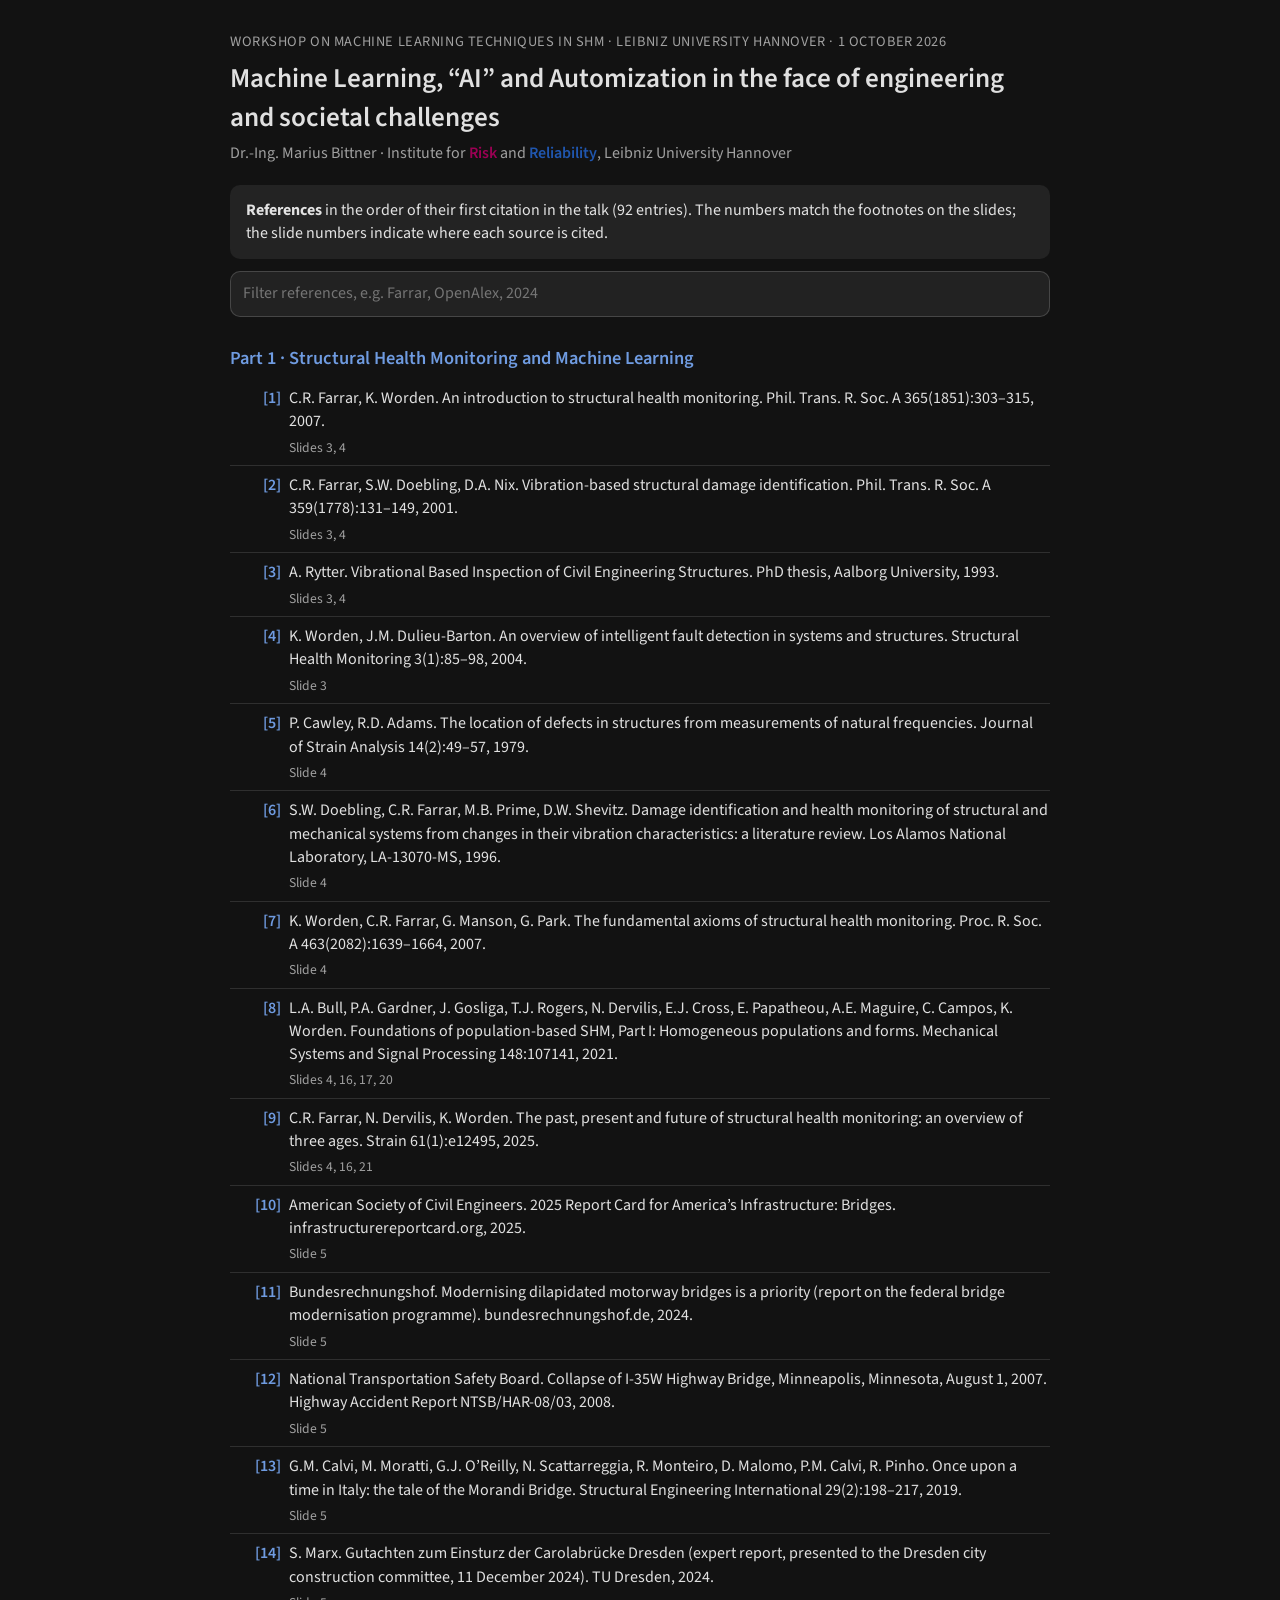
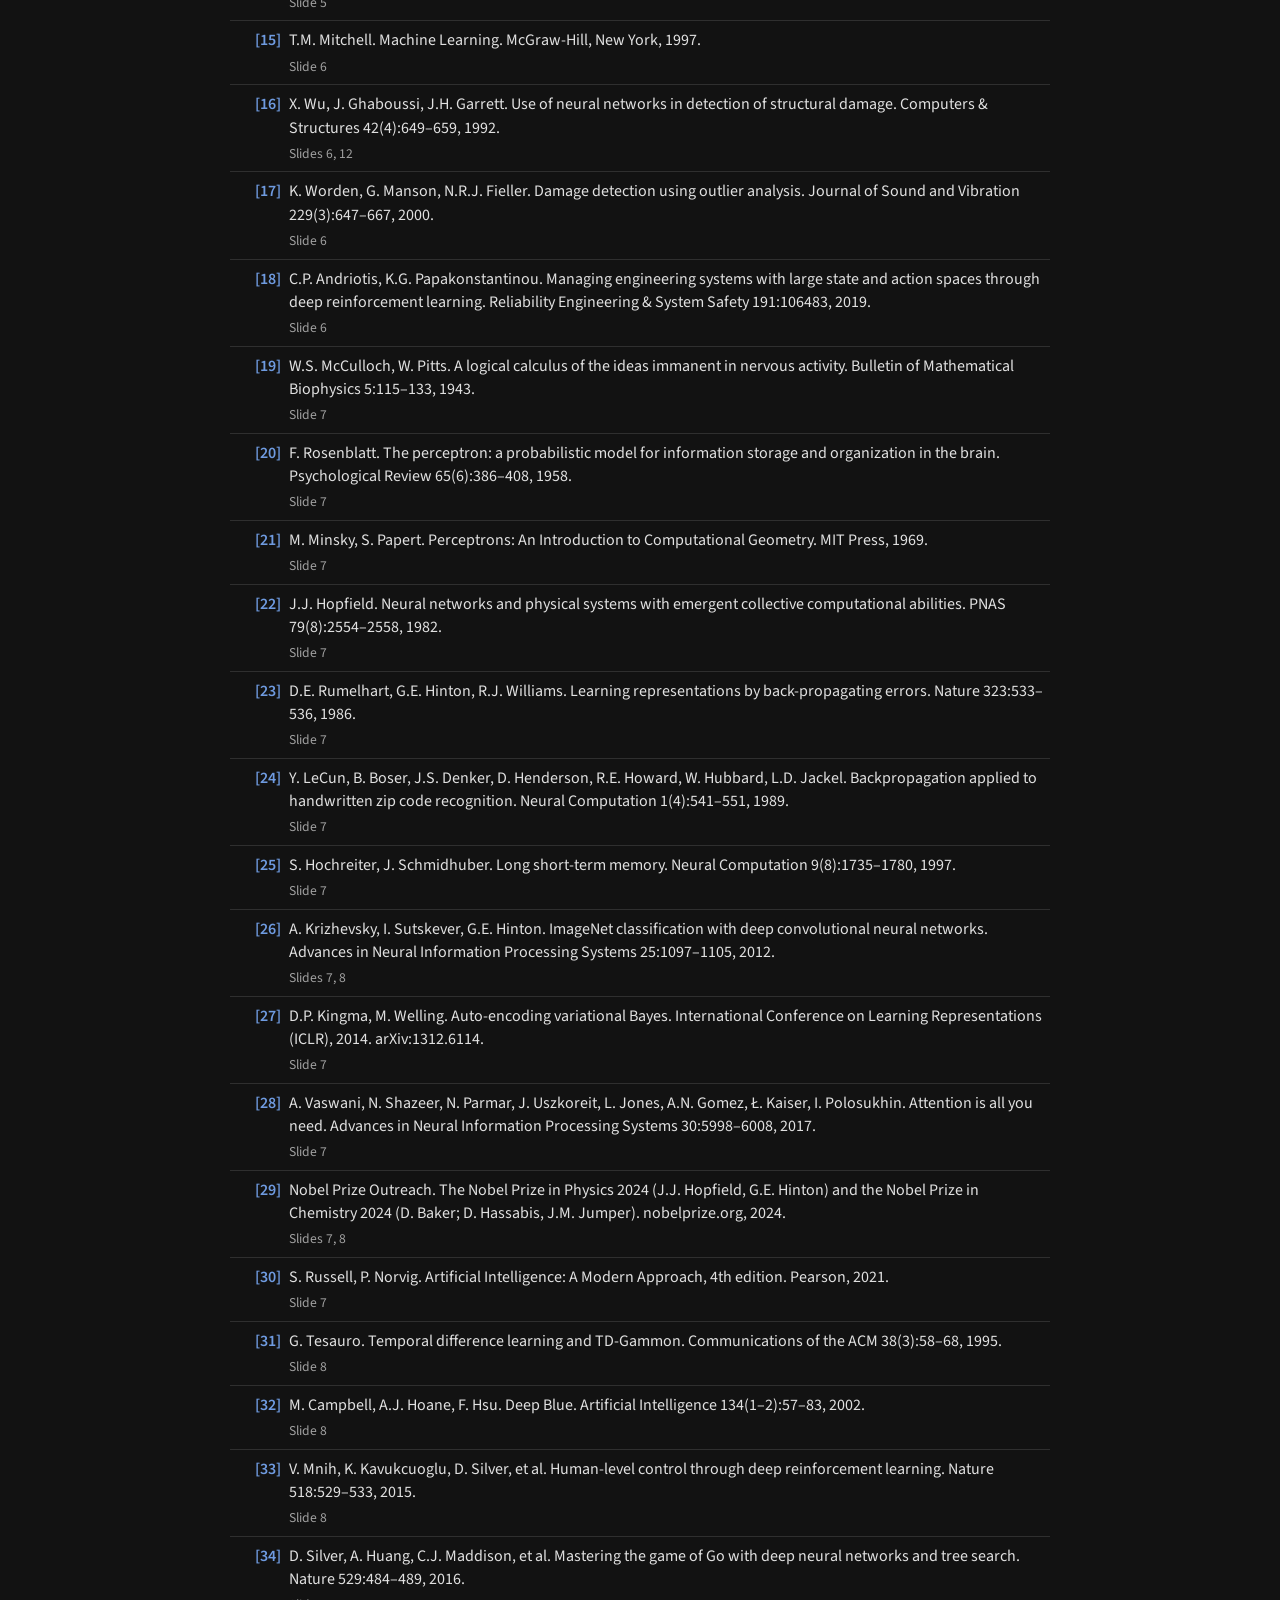
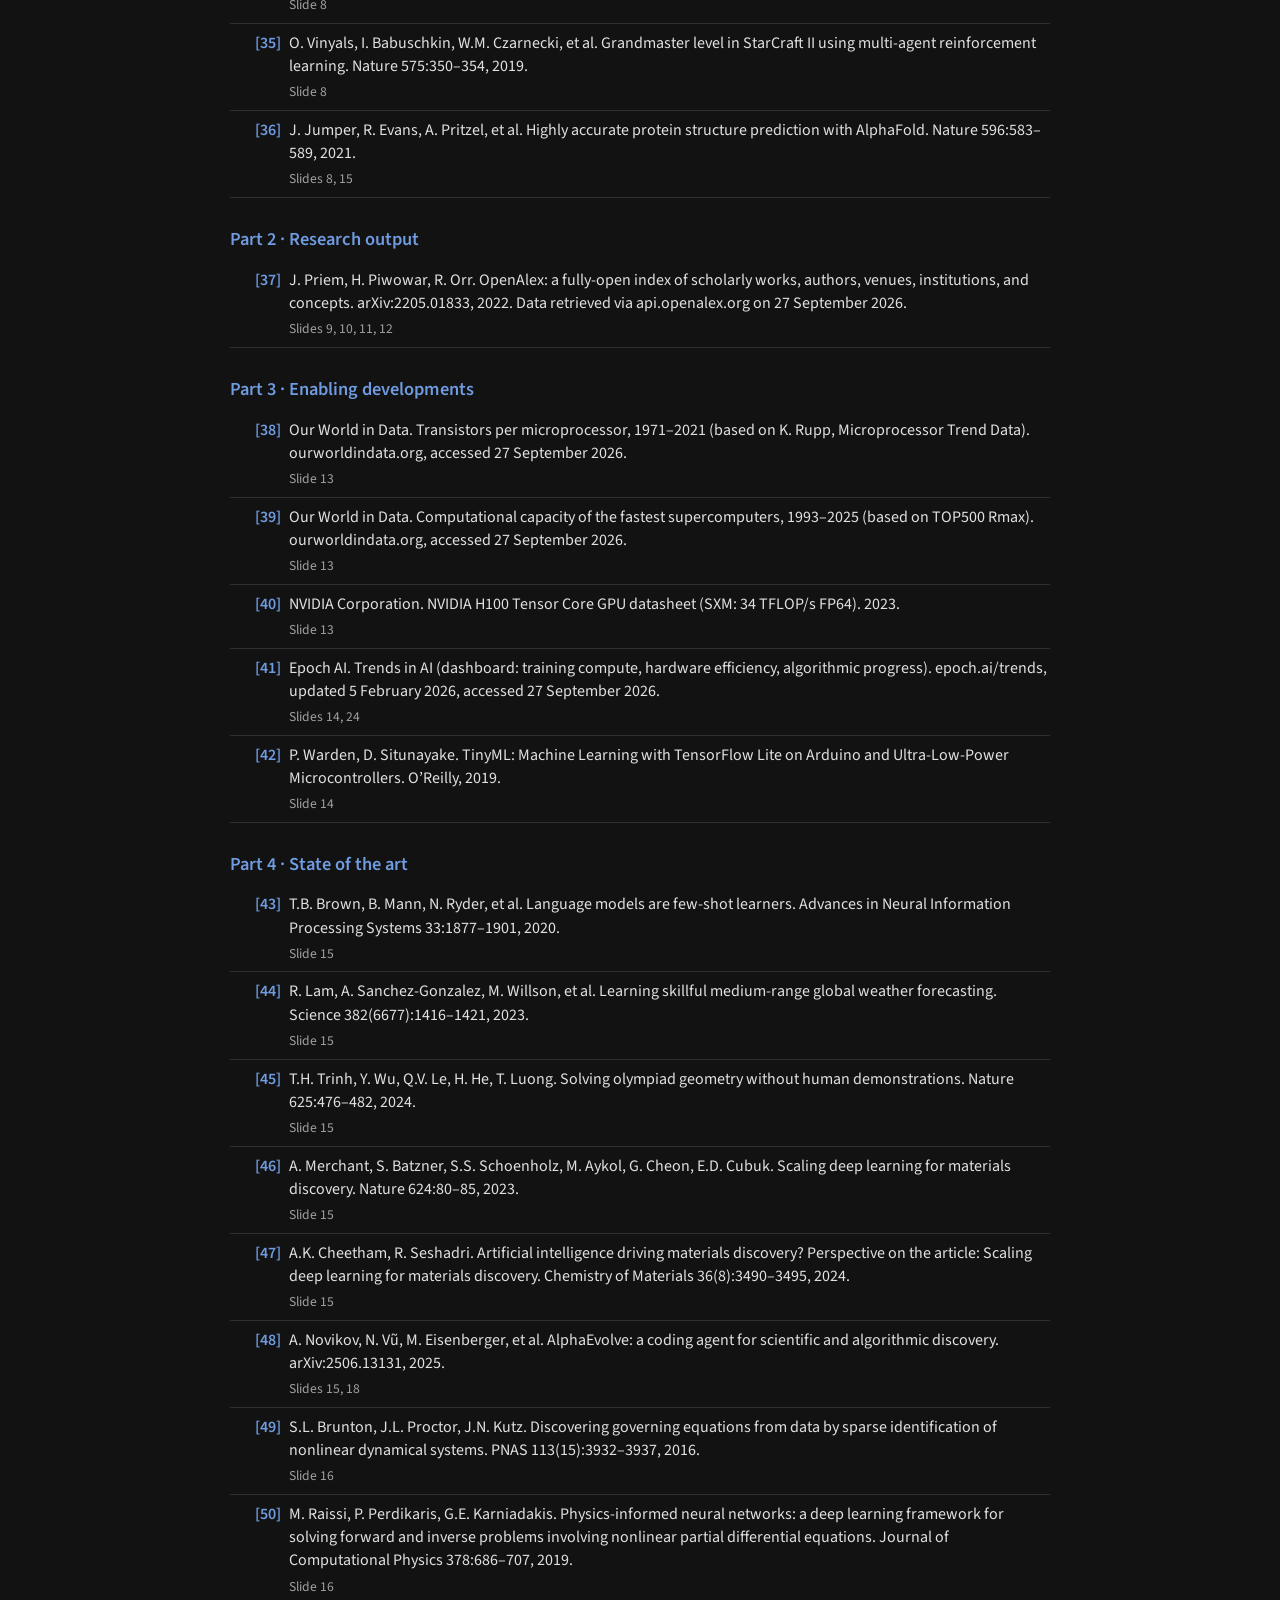
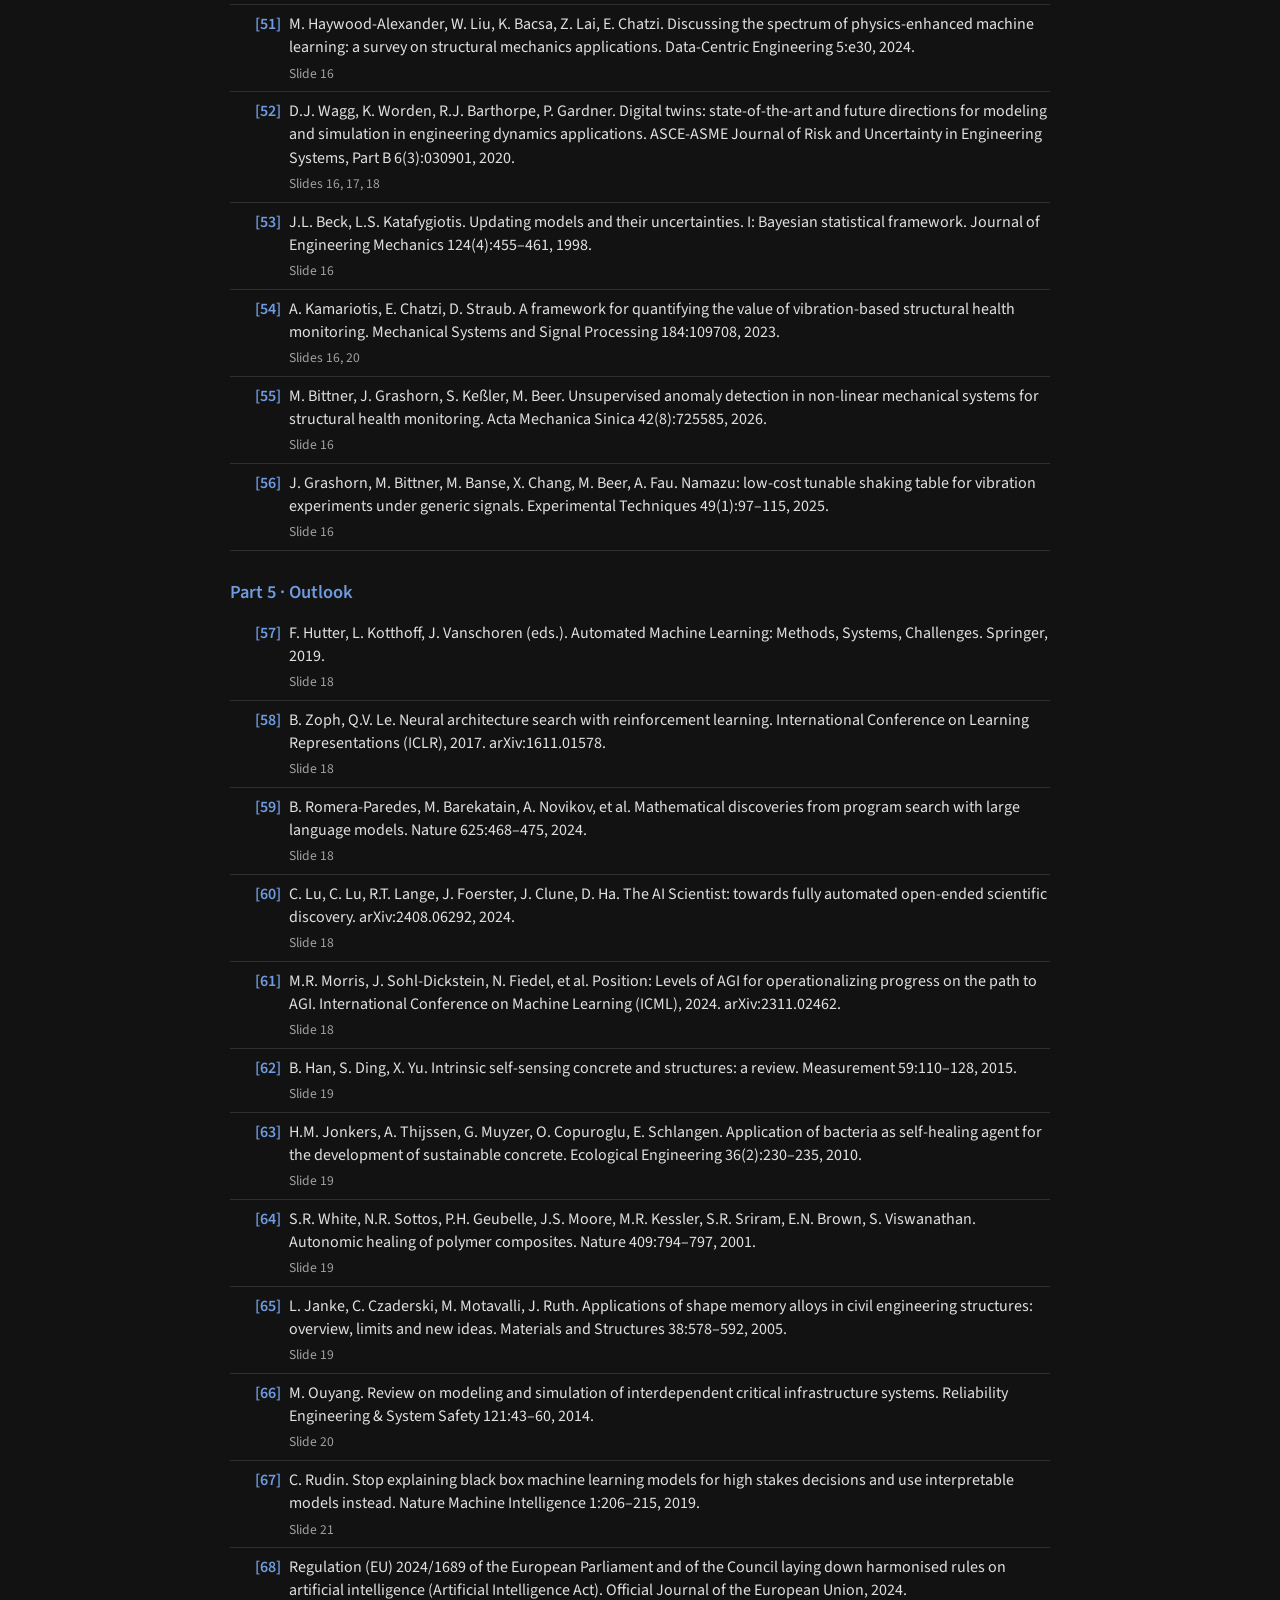
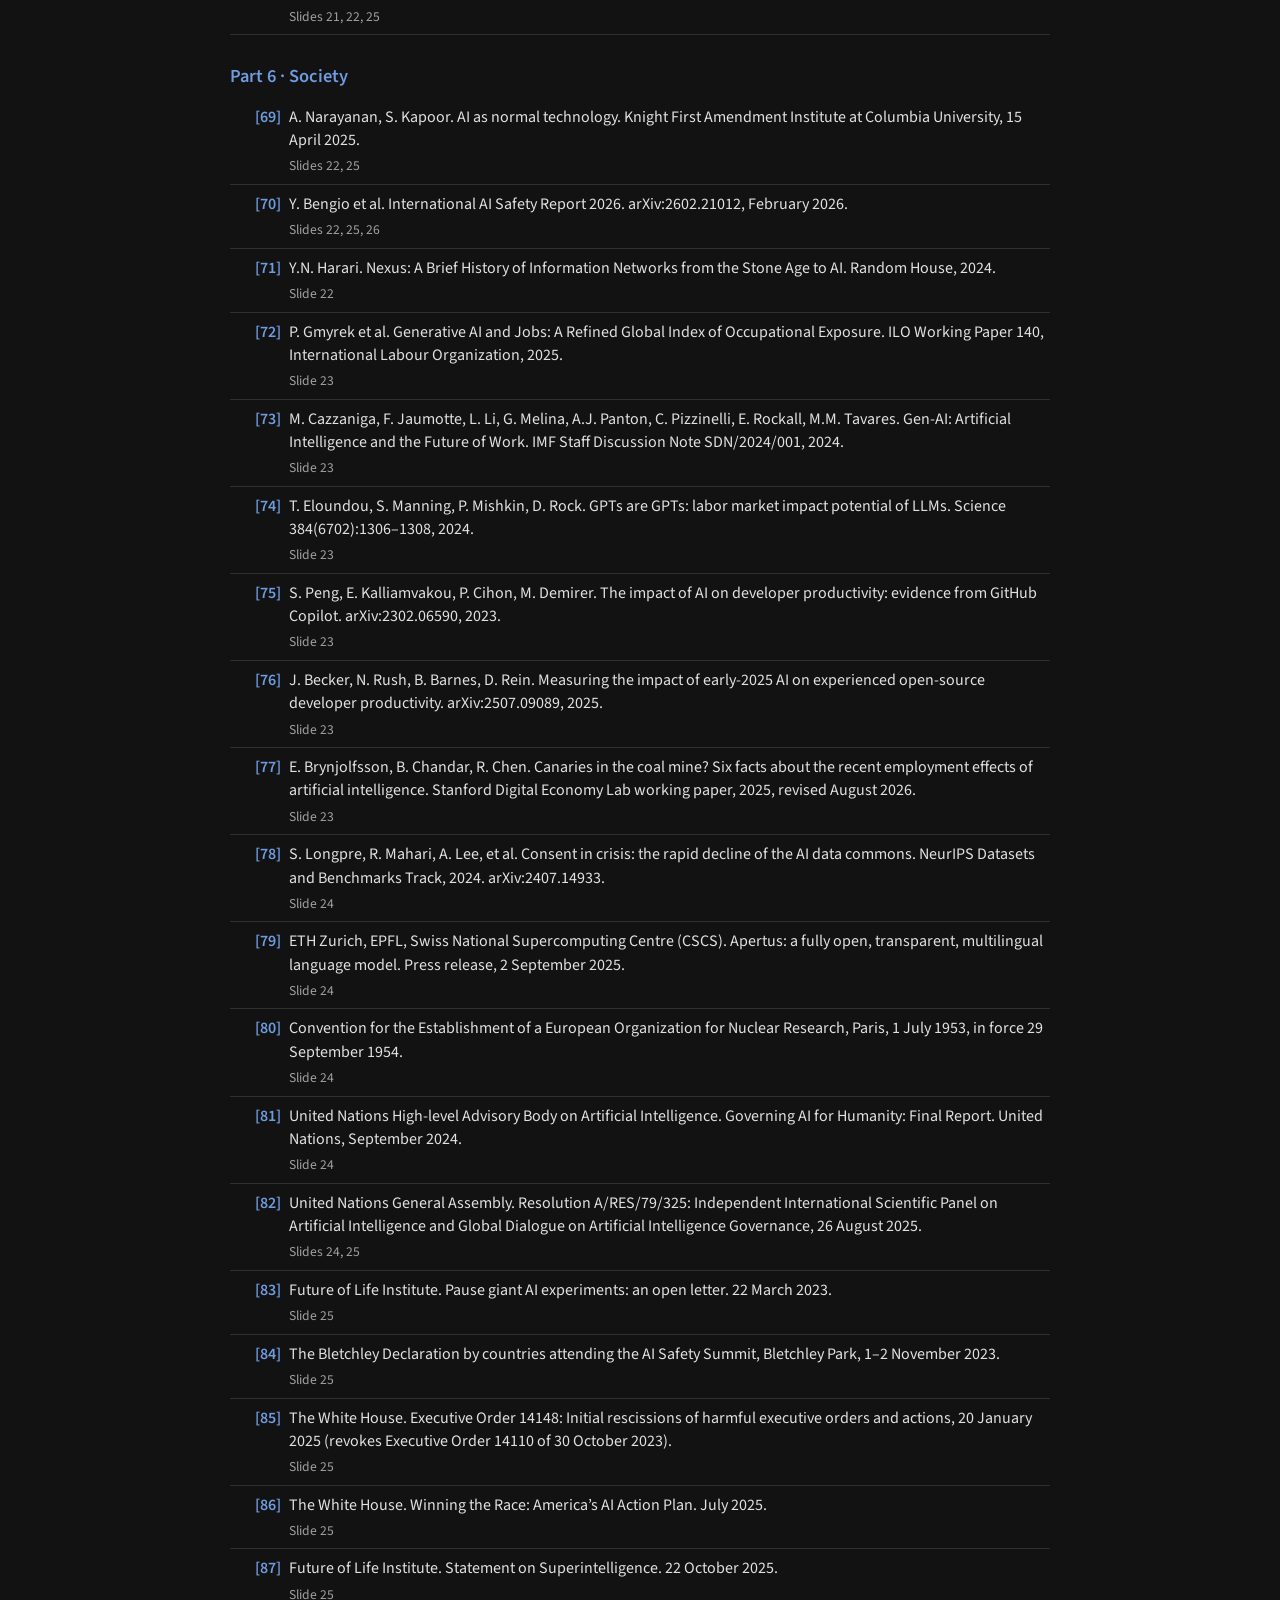
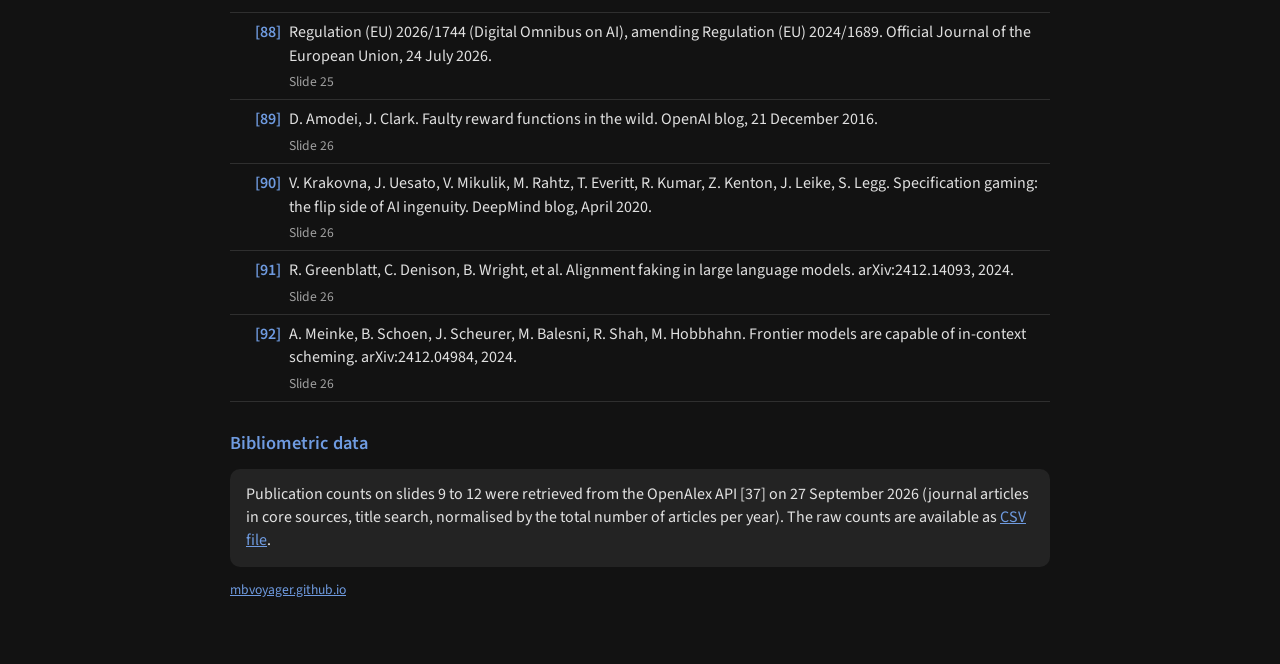
==== shm26/index.html @ 819c799f "Add unlisted reference page for the SHM workshop keynote Adds /shm26/, an unlisted page (not linked " ====
<!DOCTYPE html>
<html lang="en">
  <head>
    <meta charset="UTF-8" />
    <meta name="viewport" content="width=device-width, initial-scale=1.0" />
    <meta name="robots" content="noindex, nofollow" />
    <title>References: Machine Learning, “AI” and Automization (SHM workshop 2026)</title>
    <link rel="icon" href="https://avatars.githubusercontent.com/u/53342844" type="image/x-icon" />
    <link rel="stylesheet" href="talk.css" />
  </head>

  <body>
    <main>
      <p class="eyebrow">Workshop on Machine Learning Techniques in SHM · Leibniz University Hannover · 1 October 2026</p>
      <h1>Machine Learning, “AI” and Automization in the face of engineering and societal challenges</h1>
      <p class="meta">
        Dr.-Ing. Marius Bittner · Institute for <span class="risk">Risk</span> and <span class="reliability">Reliability</span>,
        Leibniz University Hannover
      </p>

      <div class="card">
        <strong>References</strong> in the order of their first citation in the talk (92 entries).
        The numbers match the footnotes on the slides; the slide numbers indicate where each source is cited.
      </div>

      <input class="search" id="search" type="search" placeholder="Filter references, e.g. Farrar, OpenAlex, 2024" aria-label="Filter references" />
      <p class="small" id="count"></p>

      <h2 class="part">Part 1 · Structural Health Monitoring and Machine Learning</h2>
      <ol class="refs">
        <li id="ref-1"><span class="num">[1]</span><span class="text">C.R. Farrar, K. Worden. An introduction to structural health monitoring. Phil. Trans. R. Soc. A 365(1851):303–315, 2007.</span><span class="slides">Slides 3, 4</span></li>
        <li id="ref-2"><span class="num">[2]</span><span class="text">C.R. Farrar, S.W. Doebling, D.A. Nix. Vibration-based structural damage identification. Phil. Trans. R. Soc. A 359(1778):131–149, 2001.</span><span class="slides">Slides 3, 4</span></li>
        <li id="ref-3"><span class="num">[3]</span><span class="text">A. Rytter. Vibrational Based Inspection of Civil Engineering Structures. PhD thesis, Aalborg University, 1993.</span><span class="slides">Slides 3, 4</span></li>
        <li id="ref-4"><span class="num">[4]</span><span class="text">K. Worden, J.M. Dulieu-Barton. An overview of intelligent fault detection in systems and structures. Structural Health Monitoring 3(1):85–98, 2004.</span><span class="slides">Slide 3</span></li>
        <li id="ref-5"><span class="num">[5]</span><span class="text">P. Cawley, R.D. Adams. The location of defects in structures from measurements of natural frequencies. Journal of Strain Analysis 14(2):49–57, 1979.</span><span class="slides">Slide 4</span></li>
        <li id="ref-6"><span class="num">[6]</span><span class="text">S.W. Doebling, C.R. Farrar, M.B. Prime, D.W. Shevitz. Damage identification and health monitoring of structural and mechanical systems from changes in their vibration characteristics: a literature review. Los Alamos National Laboratory, LA-13070-MS, 1996.</span><span class="slides">Slide 4</span></li>
        <li id="ref-7"><span class="num">[7]</span><span class="text">K. Worden, C.R. Farrar, G. Manson, G. Park. The fundamental axioms of structural health monitoring. Proc. R. Soc. A 463(2082):1639–1664, 2007.</span><span class="slides">Slide 4</span></li>
        <li id="ref-8"><span class="num">[8]</span><span class="text">L.A. Bull, P.A. Gardner, J. Gosliga, T.J. Rogers, N. Dervilis, E.J. Cross, E. Papatheou, A.E. Maguire, C. Campos, K. Worden. Foundations of population-based SHM, Part I: Homogeneous populations and forms. Mechanical Systems and Signal Processing 148:107141, 2021.</span><span class="slides">Slides 4, 16, 17, 20</span></li>
        <li id="ref-9"><span class="num">[9]</span><span class="text">C.R. Farrar, N. Dervilis, K. Worden. The past, present and future of structural health monitoring: an overview of three ages. Strain 61(1):e12495, 2025.</span><span class="slides">Slides 4, 16, 21</span></li>
        <li id="ref-10"><span class="num">[10]</span><span class="text">American Society of Civil Engineers. 2025 Report Card for America’s Infrastructure: Bridges. infrastructurereportcard.org, 2025.</span><span class="slides">Slide 5</span></li>
        <li id="ref-11"><span class="num">[11]</span><span class="text">Bundesrechnungshof. Modernising dilapidated motorway bridges is a priority (report on the federal bridge modernisation programme). bundesrechnungshof.de, 2024.</span><span class="slides">Slide 5</span></li>
        <li id="ref-12"><span class="num">[12]</span><span class="text">National Transportation Safety Board. Collapse of I-35W Highway Bridge, Minneapolis, Minnesota, August 1, 2007. Highway Accident Report NTSB/HAR-08/03, 2008.</span><span class="slides">Slide 5</span></li>
        <li id="ref-13"><span class="num">[13]</span><span class="text">G.M. Calvi, M. Moratti, G.J. O’Reilly, N. Scattarreggia, R. Monteiro, D. Malomo, P.M. Calvi, R. Pinho. Once upon a time in Italy: the tale of the Morandi Bridge. Structural Engineering International 29(2):198–217, 2019.</span><span class="slides">Slide 5</span></li>
        <li id="ref-14"><span class="num">[14]</span><span class="text">S. Marx. Gutachten zum Einsturz der Carolabrücke Dresden (expert report, presented to the Dresden city construction committee, 11 December 2024). TU Dresden, 2024.</span><span class="slides">Slide 5</span></li>
        <li id="ref-15"><span class="num">[15]</span><span class="text">T.M. Mitchell. Machine Learning. McGraw-Hill, New York, 1997.</span><span class="slides">Slide 6</span></li>
        <li id="ref-16"><span class="num">[16]</span><span class="text">X. Wu, J. Ghaboussi, J.H. Garrett. Use of neural networks in detection of structural damage. Computers &amp; Structures 42(4):649–659, 1992.</span><span class="slides">Slides 6, 12</span></li>
        <li id="ref-17"><span class="num">[17]</span><span class="text">K. Worden, G. Manson, N.R.J. Fieller. Damage detection using outlier analysis. Journal of Sound and Vibration 229(3):647–667, 2000.</span><span class="slides">Slide 6</span></li>
        <li id="ref-18"><span class="num">[18]</span><span class="text">C.P. Andriotis, K.G. Papakonstantinou. Managing engineering systems with large state and action spaces through deep reinforcement learning. Reliability Engineering &amp; System Safety 191:106483, 2019.</span><span class="slides">Slide 6</span></li>
        <li id="ref-19"><span class="num">[19]</span><span class="text">W.S. McCulloch, W. Pitts. A logical calculus of the ideas immanent in nervous activity. Bulletin of Mathematical Biophysics 5:115–133, 1943.</span><span class="slides">Slide 7</span></li>
        <li id="ref-20"><span class="num">[20]</span><span class="text">F. Rosenblatt. The perceptron: a probabilistic model for information storage and organization in the brain. Psychological Review 65(6):386–408, 1958.</span><span class="slides">Slide 7</span></li>
        <li id="ref-21"><span class="num">[21]</span><span class="text">M. Minsky, S. Papert. Perceptrons: An Introduction to Computational Geometry. MIT Press, 1969.</span><span class="slides">Slide 7</span></li>
        <li id="ref-22"><span class="num">[22]</span><span class="text">J.J. Hopfield. Neural networks and physical systems with emergent collective computational abilities. PNAS 79(8):2554–2558, 1982.</span><span class="slides">Slide 7</span></li>
        <li id="ref-23"><span class="num">[23]</span><span class="text">D.E. Rumelhart, G.E. Hinton, R.J. Williams. Learning representations by back-propagating errors. Nature 323:533–536, 1986.</span><span class="slides">Slide 7</span></li>
        <li id="ref-24"><span class="num">[24]</span><span class="text">Y. LeCun, B. Boser, J.S. Denker, D. Henderson, R.E. Howard, W. Hubbard, L.D. Jackel. Backpropagation applied to handwritten zip code recognition. Neural Computation 1(4):541–551, 1989.</span><span class="slides">Slide 7</span></li>
        <li id="ref-25"><span class="num">[25]</span><span class="text">S. Hochreiter, J. Schmidhuber. Long short-term memory. Neural Computation 9(8):1735–1780, 1997.</span><span class="slides">Slide 7</span></li>
        <li id="ref-26"><span class="num">[26]</span><span class="text">A. Krizhevsky, I. Sutskever, G.E. Hinton. ImageNet classification with deep convolutional neural networks. Advances in Neural Information Processing Systems 25:1097–1105, 2012.</span><span class="slides">Slides 7, 8</span></li>
        <li id="ref-27"><span class="num">[27]</span><span class="text">D.P. Kingma, M. Welling. Auto-encoding variational Bayes. International Conference on Learning Representations (ICLR), 2014. arXiv:1312.6114.</span><span class="slides">Slide 7</span></li>
        <li id="ref-28"><span class="num">[28]</span><span class="text">A. Vaswani, N. Shazeer, N. Parmar, J. Uszkoreit, L. Jones, A.N. Gomez, Ł. Kaiser, I. Polosukhin. Attention is all you need. Advances in Neural Information Processing Systems 30:5998–6008, 2017.</span><span class="slides">Slide 7</span></li>
        <li id="ref-29"><span class="num">[29]</span><span class="text">Nobel Prize Outreach. The Nobel Prize in Physics 2024 (J.J. Hopfield, G.E. Hinton) and the Nobel Prize in Chemistry 2024 (D. Baker; D. Hassabis, J.M. Jumper). nobelprize.org, 2024.</span><span class="slides">Slides 7, 8</span></li>
        <li id="ref-30"><span class="num">[30]</span><span class="text">S. Russell, P. Norvig. Artificial Intelligence: A Modern Approach, 4th edition. Pearson, 2021.</span><span class="slides">Slide 7</span></li>
        <li id="ref-31"><span class="num">[31]</span><span class="text">G. Tesauro. Temporal difference learning and TD-Gammon. Communications of the ACM 38(3):58–68, 1995.</span><span class="slides">Slide 8</span></li>
        <li id="ref-32"><span class="num">[32]</span><span class="text">M. Campbell, A.J. Hoane, F. Hsu. Deep Blue. Artificial Intelligence 134(1–2):57–83, 2002.</span><span class="slides">Slide 8</span></li>
        <li id="ref-33"><span class="num">[33]</span><span class="text">V. Mnih, K. Kavukcuoglu, D. Silver, et al. Human-level control through deep reinforcement learning. Nature 518:529–533, 2015.</span><span class="slides">Slide 8</span></li>
        <li id="ref-34"><span class="num">[34]</span><span class="text">D. Silver, A. Huang, C.J. Maddison, et al. Mastering the game of Go with deep neural networks and tree search. Nature 529:484–489, 2016.</span><span class="slides">Slide 8</span></li>
        <li id="ref-35"><span class="num">[35]</span><span class="text">O. Vinyals, I. Babuschkin, W.M. Czarnecki, et al. Grandmaster level in StarCraft II using multi-agent reinforcement learning. Nature 575:350–354, 2019.</span><span class="slides">Slide 8</span></li>
        <li id="ref-36"><span class="num">[36]</span><span class="text">J. Jumper, R. Evans, A. Pritzel, et al. Highly accurate protein structure prediction with AlphaFold. Nature 596:583–589, 2021.</span><span class="slides">Slides 8, 15</span></li>
      </ol>
      <h2 class="part">Part 2 · Research output</h2>
      <ol class="refs">
        <li id="ref-37"><span class="num">[37]</span><span class="text">J. Priem, H. Piwowar, R. Orr. OpenAlex: a fully-open index of scholarly works, authors, venues, institutions, and concepts. arXiv:2205.01833, 2022. Data retrieved via api.openalex.org on 27 September 2026.</span><span class="slides">Slides 9, 10, 11, 12</span></li>
      </ol>
      <h2 class="part">Part 3 · Enabling developments</h2>
      <ol class="refs">
        <li id="ref-38"><span class="num">[38]</span><span class="text">Our World in Data. Transistors per microprocessor, 1971–2021 (based on K. Rupp, Microprocessor Trend Data). ourworldindata.org, accessed 27 September 2026.</span><span class="slides">Slide 13</span></li>
        <li id="ref-39"><span class="num">[39]</span><span class="text">Our World in Data. Computational capacity of the fastest supercomputers, 1993–2025 (based on TOP500 Rmax). ourworldindata.org, accessed 27 September 2026.</span><span class="slides">Slide 13</span></li>
        <li id="ref-40"><span class="num">[40]</span><span class="text">NVIDIA Corporation. NVIDIA H100 Tensor Core GPU datasheet (SXM: 34 TFLOP/s FP64). 2023.</span><span class="slides">Slide 13</span></li>
        <li id="ref-41"><span class="num">[41]</span><span class="text">Epoch AI. Trends in AI (dashboard: training compute, hardware efficiency, algorithmic progress). epoch.ai/trends, updated 5 February 2026, accessed 27 September 2026.</span><span class="slides">Slides 14, 24</span></li>
        <li id="ref-42"><span class="num">[42]</span><span class="text">P. Warden, D. Situnayake. TinyML: Machine Learning with TensorFlow Lite on Arduino and Ultra-Low-Power Microcontrollers. O’Reilly, 2019.</span><span class="slides">Slide 14</span></li>
      </ol>
      <h2 class="part">Part 4 · State of the art</h2>
      <ol class="refs">
        <li id="ref-43"><span class="num">[43]</span><span class="text">T.B. Brown, B. Mann, N. Ryder, et al. Language models are few-shot learners. Advances in Neural Information Processing Systems 33:1877–1901, 2020.</span><span class="slides">Slide 15</span></li>
        <li id="ref-44"><span class="num">[44]</span><span class="text">R. Lam, A. Sanchez-Gonzalez, M. Willson, et al. Learning skillful medium-range global weather forecasting. Science 382(6677):1416–1421, 2023.</span><span class="slides">Slide 15</span></li>
        <li id="ref-45"><span class="num">[45]</span><span class="text">T.H. Trinh, Y. Wu, Q.V. Le, H. He, T. Luong. Solving olympiad geometry without human demonstrations. Nature 625:476–482, 2024.</span><span class="slides">Slide 15</span></li>
        <li id="ref-46"><span class="num">[46]</span><span class="text">A. Merchant, S. Batzner, S.S. Schoenholz, M. Aykol, G. Cheon, E.D. Cubuk. Scaling deep learning for materials discovery. Nature 624:80–85, 2023.</span><span class="slides">Slide 15</span></li>
        <li id="ref-47"><span class="num">[47]</span><span class="text">A.K. Cheetham, R. Seshadri. Artificial intelligence driving materials discovery? Perspective on the article: Scaling deep learning for materials discovery. Chemistry of Materials 36(8):3490–3495, 2024.</span><span class="slides">Slide 15</span></li>
        <li id="ref-48"><span class="num">[48]</span><span class="text">A. Novikov, N. Vũ, M. Eisenberger, et al. AlphaEvolve: a coding agent for scientific and algorithmic discovery. arXiv:2506.13131, 2025.</span><span class="slides">Slides 15, 18</span></li>
        <li id="ref-49"><span class="num">[49]</span><span class="text">S.L. Brunton, J.L. Proctor, J.N. Kutz. Discovering governing equations from data by sparse identification of nonlinear dynamical systems. PNAS 113(15):3932–3937, 2016.</span><span class="slides">Slide 16</span></li>
        <li id="ref-50"><span class="num">[50]</span><span class="text">M. Raissi, P. Perdikaris, G.E. Karniadakis. Physics-informed neural networks: a deep learning framework for solving forward and inverse problems involving nonlinear partial differential equations. Journal of Computational Physics 378:686–707, 2019.</span><span class="slides">Slide 16</span></li>
        <li id="ref-51"><span class="num">[51]</span><span class="text">M. Haywood-Alexander, W. Liu, K. Bacsa, Z. Lai, E. Chatzi. Discussing the spectrum of physics-enhanced machine learning: a survey on structural mechanics applications. Data-Centric Engineering 5:e30, 2024.</span><span class="slides">Slide 16</span></li>
        <li id="ref-52"><span class="num">[52]</span><span class="text">D.J. Wagg, K. Worden, R.J. Barthorpe, P. Gardner. Digital twins: state-of-the-art and future directions for modeling and simulation in engineering dynamics applications. ASCE-ASME Journal of Risk and Uncertainty in Engineering Systems, Part B 6(3):030901, 2020.</span><span class="slides">Slides 16, 17, 18</span></li>
        <li id="ref-53"><span class="num">[53]</span><span class="text">J.L. Beck, L.S. Katafygiotis. Updating models and their uncertainties. I: Bayesian statistical framework. Journal of Engineering Mechanics 124(4):455–461, 1998.</span><span class="slides">Slide 16</span></li>
        <li id="ref-54"><span class="num">[54]</span><span class="text">A. Kamariotis, E. Chatzi, D. Straub. A framework for quantifying the value of vibration-based structural health monitoring. Mechanical Systems and Signal Processing 184:109708, 2023.</span><span class="slides">Slides 16, 20</span></li>
        <li id="ref-55"><span class="num">[55]</span><span class="text">M. Bittner, J. Grashorn, S. Keßler, M. Beer. Unsupervised anomaly detection in non-linear mechanical systems for structural health monitoring. Acta Mechanica Sinica 42(8):725585, 2026.</span><span class="slides">Slide 16</span></li>
        <li id="ref-56"><span class="num">[56]</span><span class="text">J. Grashorn, M. Bittner, M. Banse, X. Chang, M. Beer, A. Fau. Namazu: low-cost tunable shaking table for vibration experiments under generic signals. Experimental Techniques 49(1):97–115, 2025.</span><span class="slides">Slide 16</span></li>
      </ol>
      <h2 class="part">Part 5 · Outlook</h2>
      <ol class="refs">
        <li id="ref-57"><span class="num">[57]</span><span class="text">F. Hutter, L. Kotthoff, J. Vanschoren (eds.). Automated Machine Learning: Methods, Systems, Challenges. Springer, 2019.</span><span class="slides">Slide 18</span></li>
        <li id="ref-58"><span class="num">[58]</span><span class="text">B. Zoph, Q.V. Le. Neural architecture search with reinforcement learning. International Conference on Learning Representations (ICLR), 2017. arXiv:1611.01578.</span><span class="slides">Slide 18</span></li>
        <li id="ref-59"><span class="num">[59]</span><span class="text">B. Romera-Paredes, M. Barekatain, A. Novikov, et al. Mathematical discoveries from program search with large language models. Nature 625:468–475, 2024.</span><span class="slides">Slide 18</span></li>
        <li id="ref-60"><span class="num">[60]</span><span class="text">C. Lu, C. Lu, R.T. Lange, J. Foerster, J. Clune, D. Ha. The AI Scientist: towards fully automated open-ended scientific discovery. arXiv:2408.06292, 2024.</span><span class="slides">Slide 18</span></li>
        <li id="ref-61"><span class="num">[61]</span><span class="text">M.R. Morris, J. Sohl-Dickstein, N. Fiedel, et al. Position: Levels of AGI for operationalizing progress on the path to AGI. International Conference on Machine Learning (ICML), 2024. arXiv:2311.02462.</span><span class="slides">Slide 18</span></li>
        <li id="ref-62"><span class="num">[62]</span><span class="text">B. Han, S. Ding, X. Yu. Intrinsic self-sensing concrete and structures: a review. Measurement 59:110–128, 2015.</span><span class="slides">Slide 19</span></li>
        <li id="ref-63"><span class="num">[63]</span><span class="text">H.M. Jonkers, A. Thijssen, G. Muyzer, O. Copuroglu, E. Schlangen. Application of bacteria as self-healing agent for the development of sustainable concrete. Ecological Engineering 36(2):230–235, 2010.</span><span class="slides">Slide 19</span></li>
        <li id="ref-64"><span class="num">[64]</span><span class="text">S.R. White, N.R. Sottos, P.H. Geubelle, J.S. Moore, M.R. Kessler, S.R. Sriram, E.N. Brown, S. Viswanathan. Autonomic healing of polymer composites. Nature 409:794–797, 2001.</span><span class="slides">Slide 19</span></li>
        <li id="ref-65"><span class="num">[65]</span><span class="text">L. Janke, C. Czaderski, M. Motavalli, J. Ruth. Applications of shape memory alloys in civil engineering structures: overview, limits and new ideas. Materials and Structures 38:578–592, 2005.</span><span class="slides">Slide 19</span></li>
        <li id="ref-66"><span class="num">[66]</span><span class="text">M. Ouyang. Review on modeling and simulation of interdependent critical infrastructure systems. Reliability Engineering &amp; System Safety 121:43–60, 2014.</span><span class="slides">Slide 20</span></li>
        <li id="ref-67"><span class="num">[67]</span><span class="text">C. Rudin. Stop explaining black box machine learning models for high stakes decisions and use interpretable models instead. Nature Machine Intelligence 1:206–215, 2019.</span><span class="slides">Slide 21</span></li>
        <li id="ref-68"><span class="num">[68]</span><span class="text">Regulation (EU) 2024/1689 of the European Parliament and of the Council laying down harmonised rules on artificial intelligence (Artificial Intelligence Act). Official Journal of the European Union, 2024.</span><span class="slides">Slides 21, 22, 25</span></li>
      </ol>
      <h2 class="part">Part 6 · Society</h2>
      <ol class="refs">
        <li id="ref-69"><span class="num">[69]</span><span class="text">A. Narayanan, S. Kapoor. AI as normal technology. Knight First Amendment Institute at Columbia University, 15 April 2025.</span><span class="slides">Slides 22, 25</span></li>
        <li id="ref-70"><span class="num">[70]</span><span class="text">Y. Bengio et al. International AI Safety Report 2026. arXiv:2602.21012, February 2026.</span><span class="slides">Slides 22, 25, 26</span></li>
        <li id="ref-71"><span class="num">[71]</span><span class="text">Y.N. Harari. Nexus: A Brief History of Information Networks from the Stone Age to AI. Random House, 2024.</span><span class="slides">Slide 22</span></li>
        <li id="ref-72"><span class="num">[72]</span><span class="text">P. Gmyrek et al. Generative AI and Jobs: A Refined Global Index of Occupational Exposure. ILO Working Paper 140, International Labour Organization, 2025.</span><span class="slides">Slide 23</span></li>
        <li id="ref-73"><span class="num">[73]</span><span class="text">M. Cazzaniga, F. Jaumotte, L. Li, G. Melina, A.J. Panton, C. Pizzinelli, E. Rockall, M.M. Tavares. Gen-AI: Artificial Intelligence and the Future of Work. IMF Staff Discussion Note SDN/2024/001, 2024.</span><span class="slides">Slide 23</span></li>
        <li id="ref-74"><span class="num">[74]</span><span class="text">T. Eloundou, S. Manning, P. Mishkin, D. Rock. GPTs are GPTs: labor market impact potential of LLMs. Science 384(6702):1306–1308, 2024.</span><span class="slides">Slide 23</span></li>
        <li id="ref-75"><span class="num">[75]</span><span class="text">S. Peng, E. Kalliamvakou, P. Cihon, M. Demirer. The impact of AI on developer productivity: evidence from GitHub Copilot. arXiv:2302.06590, 2023.</span><span class="slides">Slide 23</span></li>
        <li id="ref-76"><span class="num">[76]</span><span class="text">J. Becker, N. Rush, B. Barnes, D. Rein. Measuring the impact of early-2025 AI on experienced open-source developer productivity. arXiv:2507.09089, 2025.</span><span class="slides">Slide 23</span></li>
        <li id="ref-77"><span class="num">[77]</span><span class="text">E. Brynjolfsson, B. Chandar, R. Chen. Canaries in the coal mine? Six facts about the recent employment effects of artificial intelligence. Stanford Digital Economy Lab working paper, 2025, revised August 2026.</span><span class="slides">Slide 23</span></li>
        <li id="ref-78"><span class="num">[78]</span><span class="text">S. Longpre, R. Mahari, A. Lee, et al. Consent in crisis: the rapid decline of the AI data commons. NeurIPS Datasets and Benchmarks Track, 2024. arXiv:2407.14933.</span><span class="slides">Slide 24</span></li>
        <li id="ref-79"><span class="num">[79]</span><span class="text">ETH Zurich, EPFL, Swiss National Supercomputing Centre (CSCS). Apertus: a fully open, transparent, multilingual language model. Press release, 2 September 2025.</span><span class="slides">Slide 24</span></li>
        <li id="ref-80"><span class="num">[80]</span><span class="text">Convention for the Establishment of a European Organization for Nuclear Research, Paris, 1 July 1953, in force 29 September 1954.</span><span class="slides">Slide 24</span></li>
        <li id="ref-81"><span class="num">[81]</span><span class="text">United Nations High-level Advisory Body on Artificial Intelligence. Governing AI for Humanity: Final Report. United Nations, September 2024.</span><span class="slides">Slide 24</span></li>
        <li id="ref-82"><span class="num">[82]</span><span class="text">United Nations General Assembly. Resolution A/RES/79/325: Independent International Scientific Panel on Artificial Intelligence and Global Dialogue on Artificial Intelligence Governance, 26 August 2025.</span><span class="slides">Slides 24, 25</span></li>
        <li id="ref-83"><span class="num">[83]</span><span class="text">Future of Life Institute. Pause giant AI experiments: an open letter. 22 March 2023.</span><span class="slides">Slide 25</span></li>
        <li id="ref-84"><span class="num">[84]</span><span class="text">The Bletchley Declaration by countries attending the AI Safety Summit, Bletchley Park, 1–2 November 2023.</span><span class="slides">Slide 25</span></li>
        <li id="ref-85"><span class="num">[85]</span><span class="text">The White House. Executive Order 14148: Initial rescissions of harmful executive orders and actions, 20 January 2025 (revokes Executive Order 14110 of 30 October 2023).</span><span class="slides">Slide 25</span></li>
        <li id="ref-86"><span class="num">[86]</span><span class="text">The White House. Winning the Race: America’s AI Action Plan. July 2025.</span><span class="slides">Slide 25</span></li>
        <li id="ref-87"><span class="num">[87]</span><span class="text">Future of Life Institute. Statement on Superintelligence. 22 October 2025.</span><span class="slides">Slide 25</span></li>
        <li id="ref-88"><span class="num">[88]</span><span class="text">Regulation (EU) 2026/1744 (Digital Omnibus on AI), amending Regulation (EU) 2024/1689. Official Journal of the European Union, 24 July 2026.</span><span class="slides">Slide 25</span></li>
        <li id="ref-89"><span class="num">[89]</span><span class="text">D. Amodei, J. Clark. Faulty reward functions in the wild. OpenAI blog, 21 December 2016.</span><span class="slides">Slide 26</span></li>
        <li id="ref-90"><span class="num">[90]</span><span class="text">V. Krakovna, J. Uesato, V. Mikulik, M. Rahtz, T. Everitt, R. Kumar, Z. Kenton, J. Leike, S. Legg. Specification gaming: the flip side of AI ingenuity. DeepMind blog, April 2020.</span><span class="slides">Slide 26</span></li>
        <li id="ref-91"><span class="num">[91]</span><span class="text">R. Greenblatt, C. Denison, B. Wright, et al. Alignment faking in large language models. arXiv:2412.14093, 2024.</span><span class="slides">Slide 26</span></li>
        <li id="ref-92"><span class="num">[92]</span><span class="text">A. Meinke, B. Schoen, J. Scheurer, M. Balesni, R. Shah, M. Hobbhahn. Frontier models are capable of in-context scheming. arXiv:2412.04984, 2024.</span><span class="slides">Slide 26</span></li>
      </ol>

      <h2>Bibliometric data</h2>
      <div class="card">
        Publication counts on slides 9 to 12 were retrieved from the OpenAlex API [37] on 27 September 2026
        (journal articles in core sources, title search, normalised by the total number of articles per year).
        The raw counts are available as <a href="data/openalex_counts.csv">CSV file</a>.
      </div>

      <p class="small"><a href="/">mbvoyager.github.io</a></p>
    </main>

    <script>
      (function () {
        var input = document.getElementById("search");
        var count = document.getElementById("count");
        var items = Array.prototype.slice.call(document.querySelectorAll("ol.refs li"));
        var parts = Array.prototype.slice.call(document.querySelectorAll("h2.part"));
        function update() {
          var q = input.value.trim().toLowerCase();
          var shown = 0;
          items.forEach(function (li) {
            var hit = !q || li.textContent.toLowerCase().indexOf(q) !== -1;
            li.classList.toggle("hidden", !hit);
            if (hit) shown += 1;
          });
          parts.forEach(function (h) {
            var list = h.nextElementSibling;
            var any = list.querySelector("li:not(.hidden)");
            h.classList.toggle("hidden", !any);
            list.classList.toggle("hidden", !any);
          });
          count.textContent = q ? shown + " of " + items.length + " references" : "";
        }
        input.addEventListener("input", update);
      })();
    </script>
  </body>
</html>
---- shm26/talk.css ----
@import url("https://fonts.googleapis.com/css2?family=Source+Sans+Pro:wght@400;600&display=swap");

:root {
  --background: #121212;
  --elevation-02dp: #ffffff12;
  --elevation-08dp: #ffffff1f;
  --elevation-24dp: #ffffff29;
  --text: #ffffffde;
  --text-muted: #ffffff99;
  --institute-accent-1: #9c0054;
  --institute-accent-2: #2056ae;
  --accent-light: #6f9be0;
}

* {
  box-sizing: border-box;
}

body {
  font-family: "Source Sans Pro", sans-serif;
  background-color: var(--background);
  color: var(--text);
  margin: 0 16px;
  line-height: 1.45;
}

main {
  max-width: 820px;
  margin: 32px auto 64px;
}

a {
  color: var(--accent-light);
}

.eyebrow {
  color: var(--text-muted);
  font-size: 0.9rem;
  letter-spacing: 0.04em;
  text-transform: uppercase;
  margin: 0;
}

h1 {
  font-weight: 600;
  font-size: 1.7rem;
  margin: 6px 0 4px;
}

h2 {
  font-weight: 600;
  font-size: 1.15rem;
  margin: 28px 0 8px;
  color: var(--accent-light);
}

.meta {
  color: var(--text-muted);
  margin: 0 0 20px;
}

.risk {
  color: var(--institute-accent-1);
  font-weight: 600;
}

.reliability {
  color: var(--institute-accent-2);
  font-weight: 600;
}

.card {
  background-color: var(--elevation-02dp);
  border-radius: 10px;
  padding: 14px 16px;
  margin: 12px 0;
}

.search {
  width: 100%;
  padding: 10px 12px;
  border-radius: 10px;
  border: 1px solid var(--elevation-24dp);
  background-color: var(--elevation-02dp);
  color: var(--text);
  font: inherit;
}

ol.refs {
  list-style: none;
  padding: 0;
  margin: 0;
}

ol.refs li {
  display: grid;
  grid-template-columns: 3.2em 1fr;
  gap: 4px 8px;
  padding: 8px 0;
  border-bottom: 1px solid var(--elevation-08dp);
}

ol.refs .num {
  color: var(--accent-light);
  font-weight: 600;
  text-align: right;
}

ol.refs .slides {
  grid-column: 2;
  color: var(--text-muted);
  font-size: 0.85rem;
}

.hidden {
  display: none !important;
}

.small {
  color: var(--text-muted);
  font-size: 0.85rem;
}
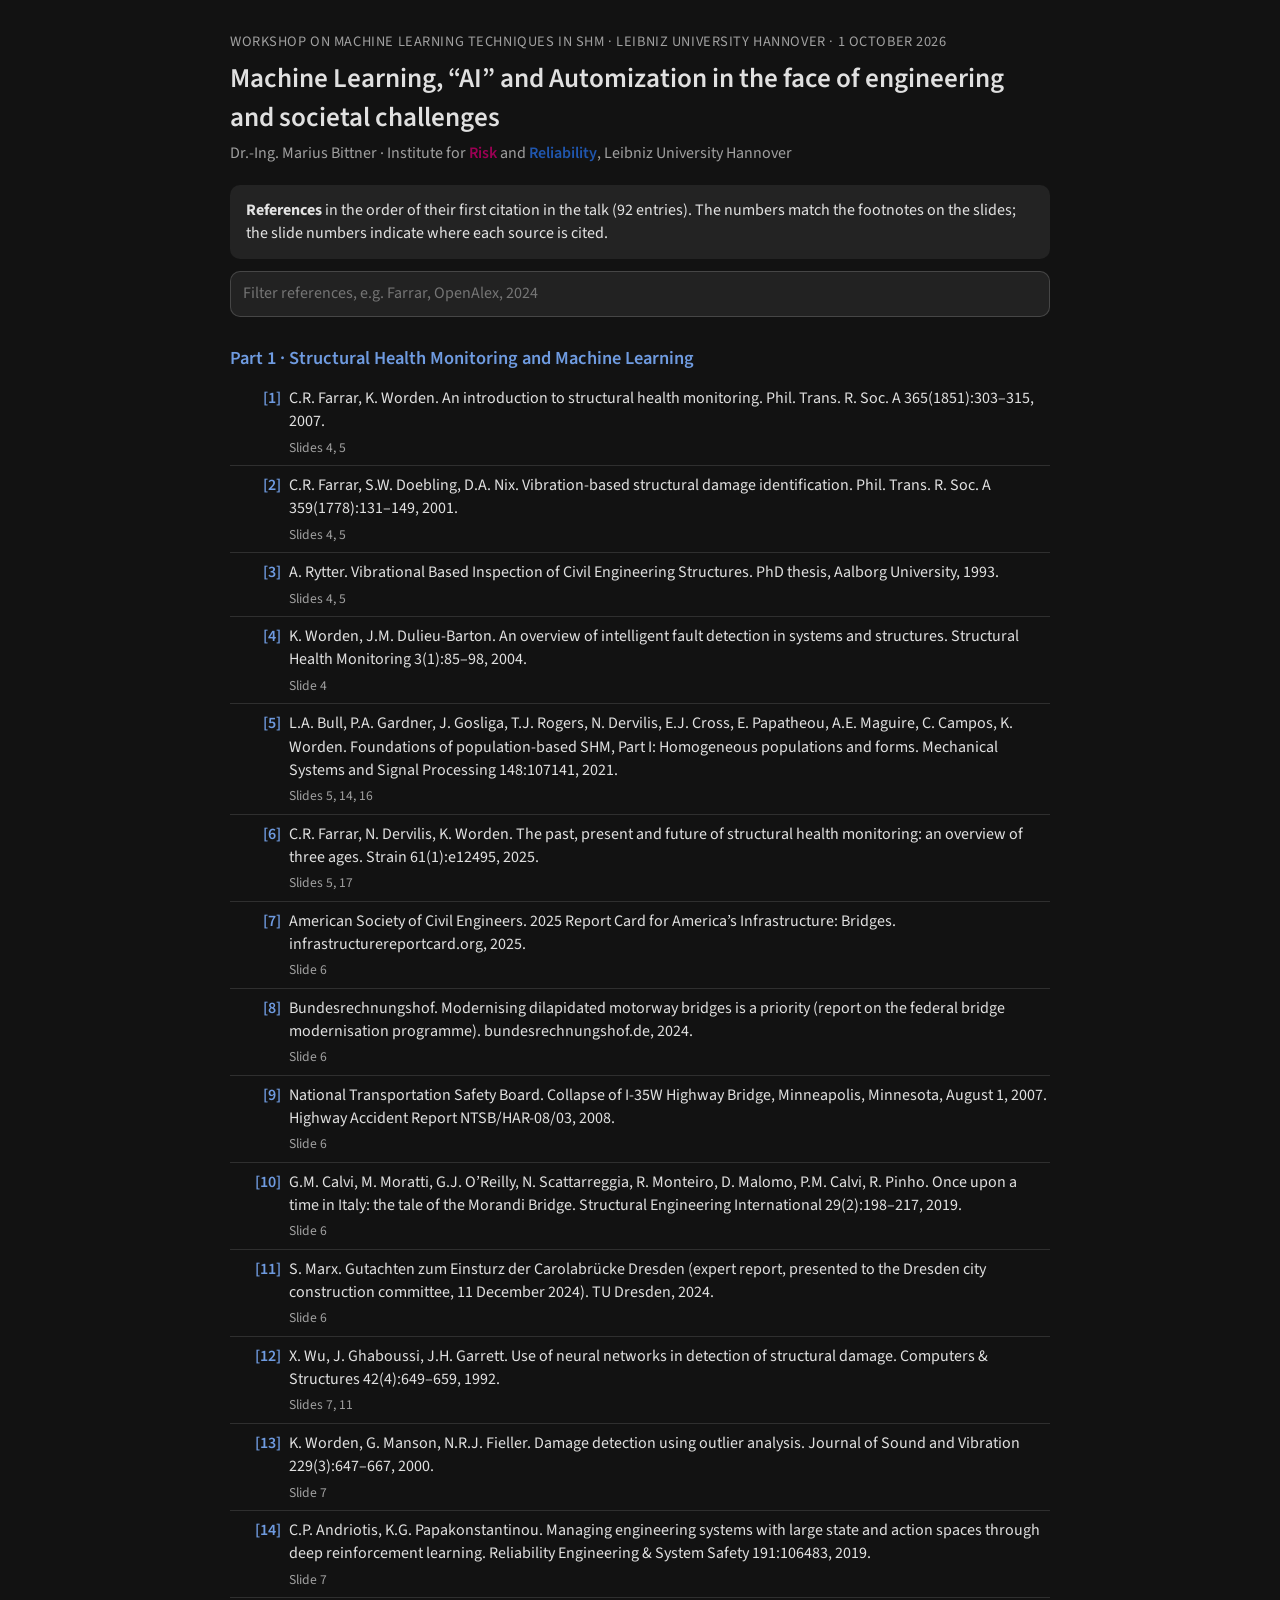
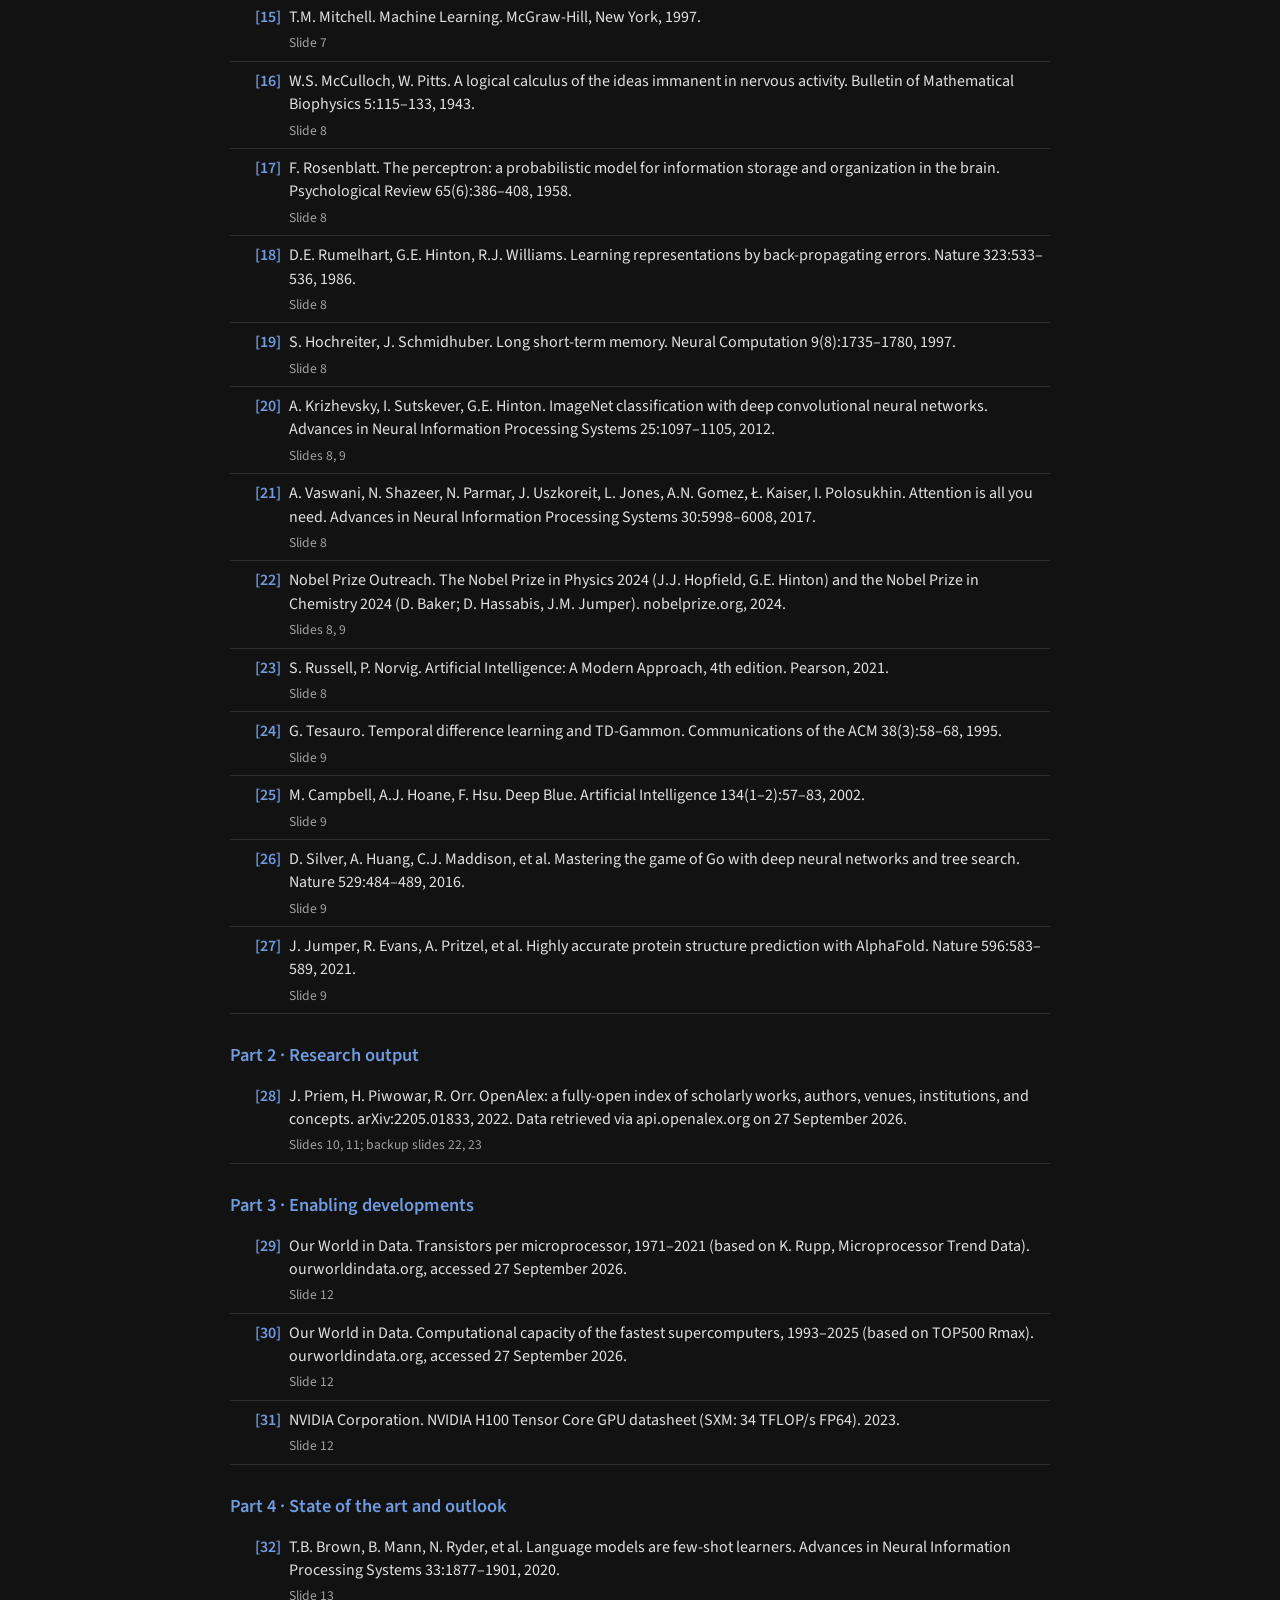
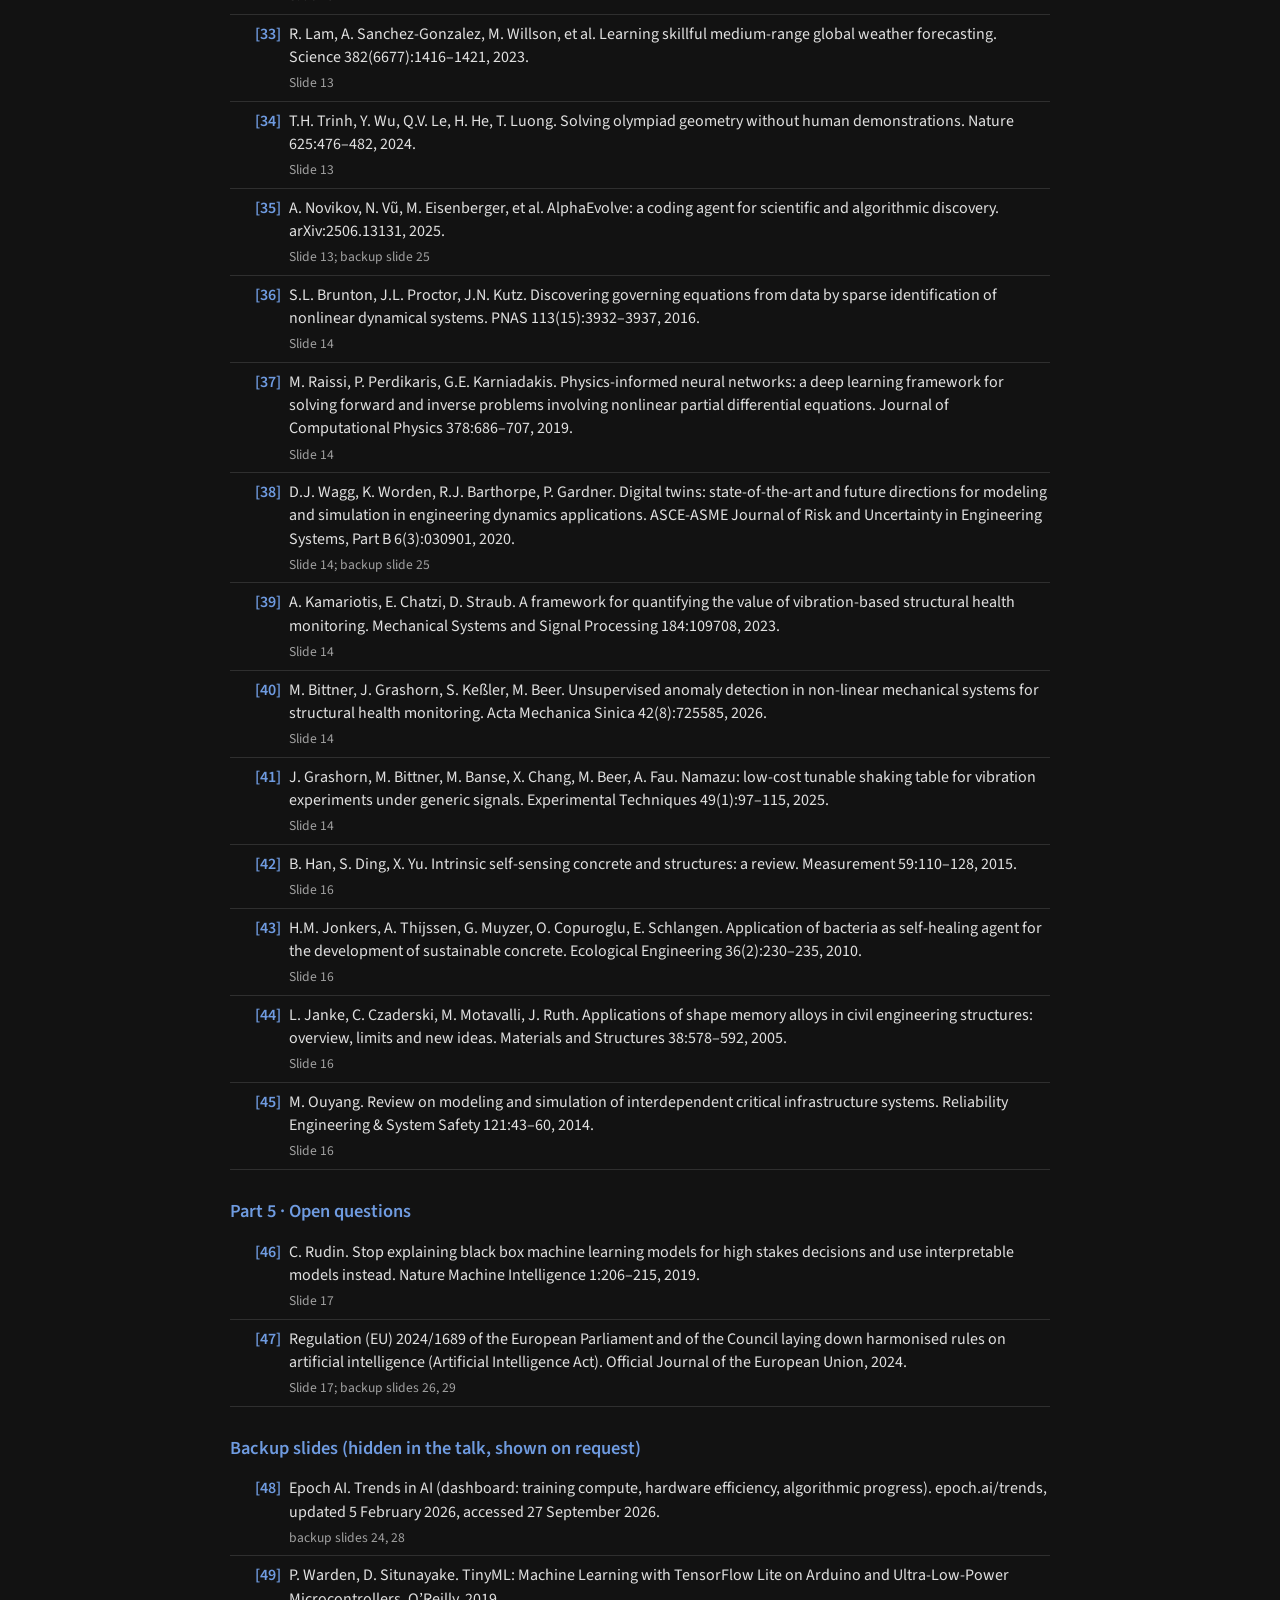
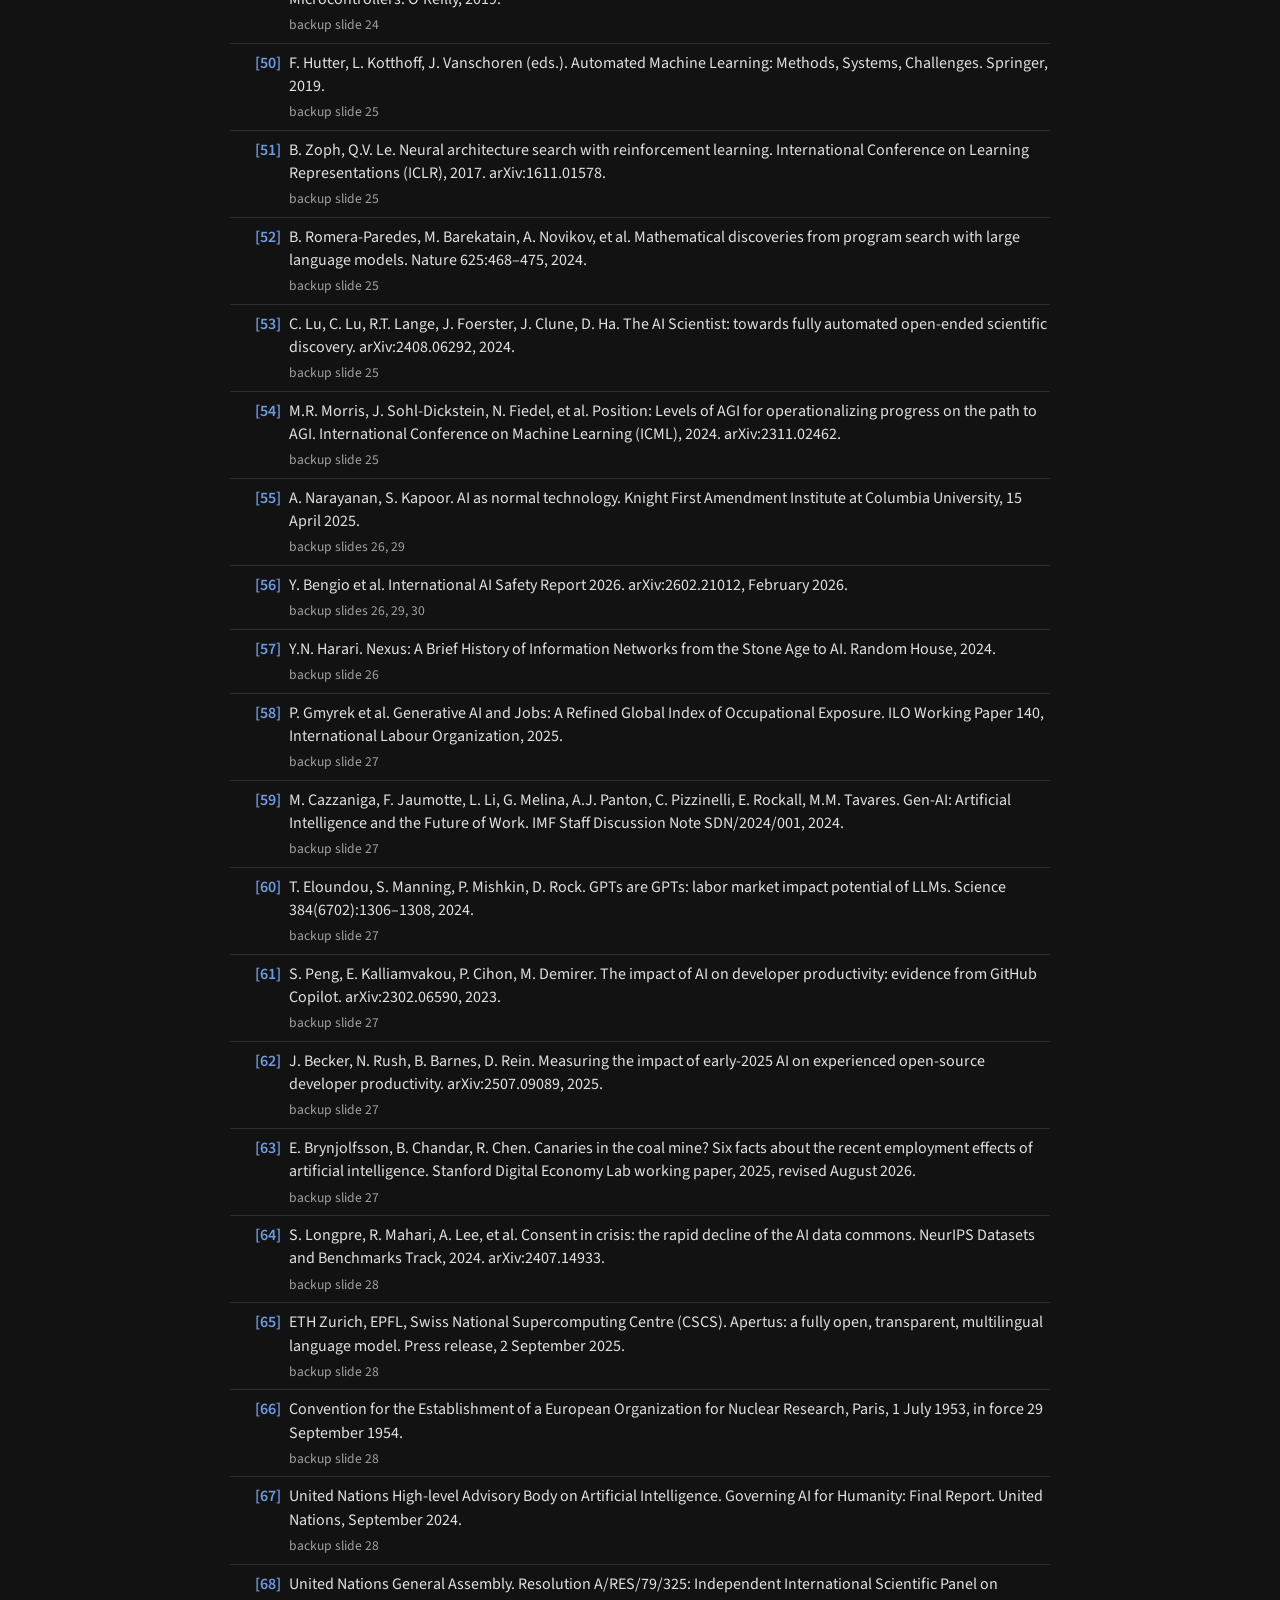
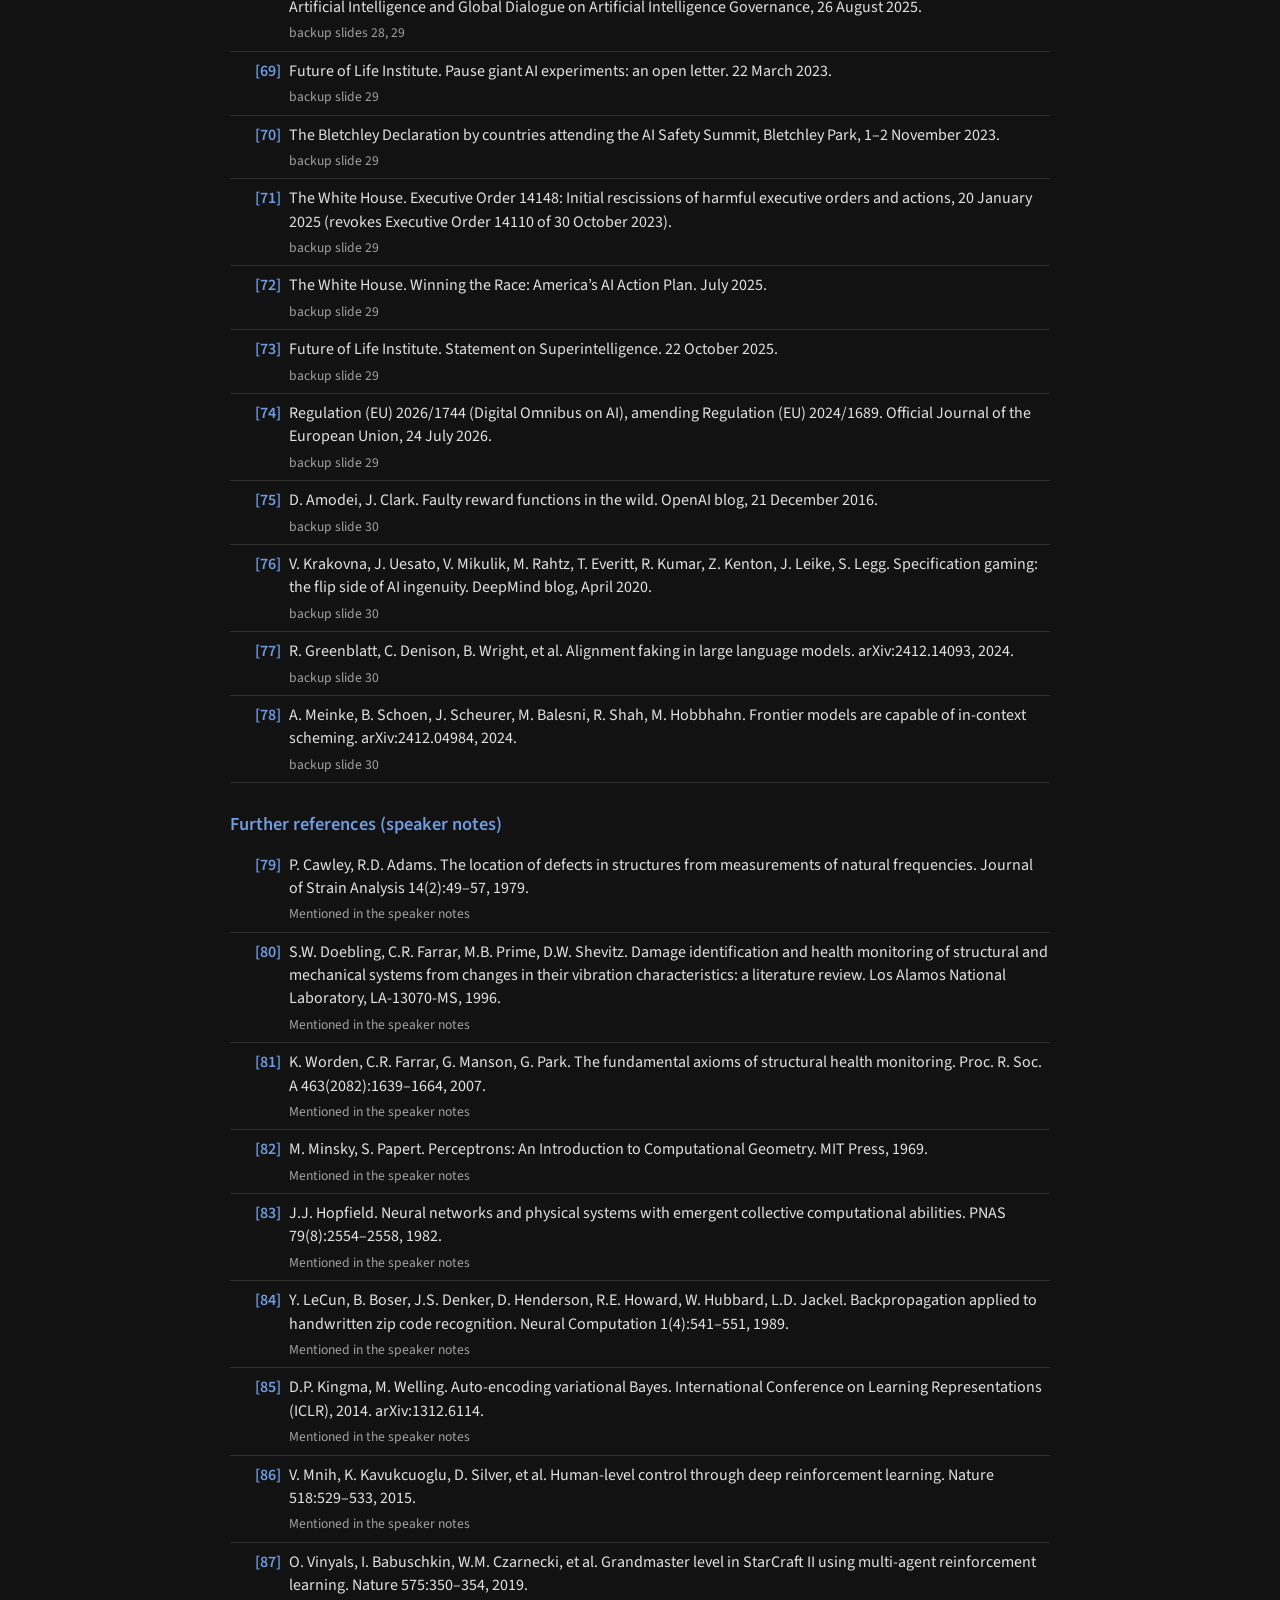
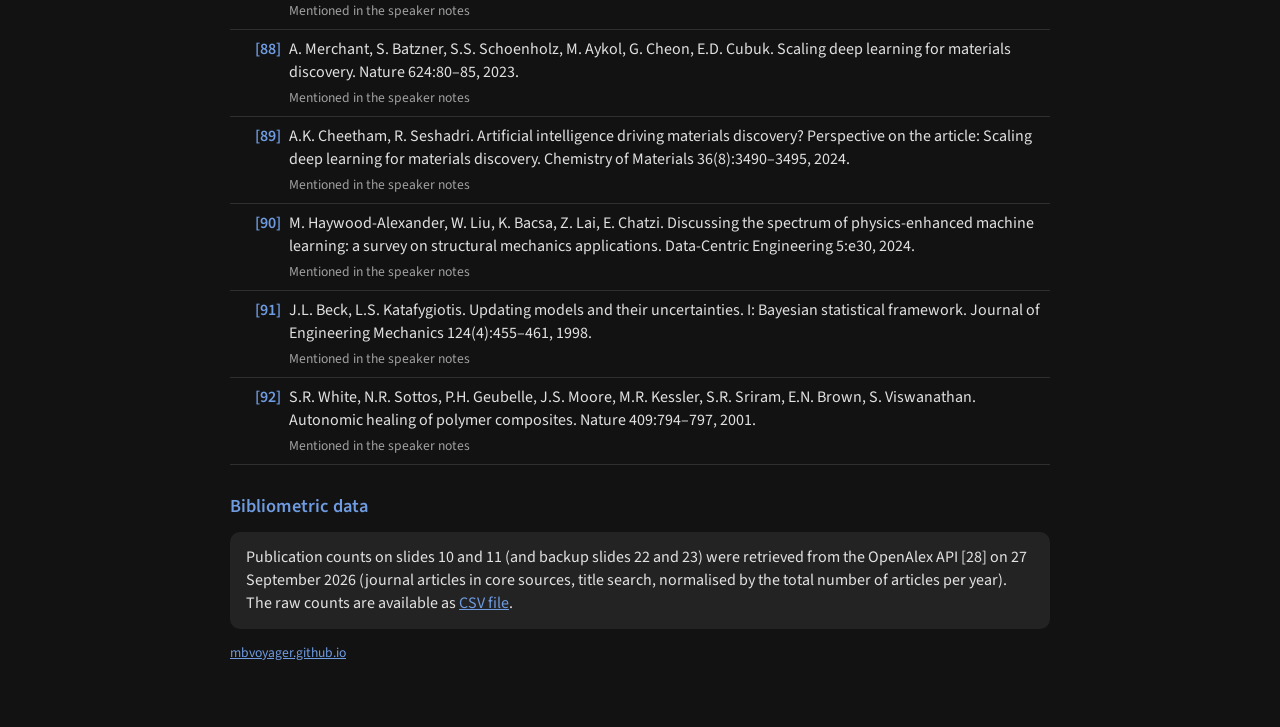
==== commit 4a9ea323: "Update reference page to the condensed keynote (v5) The condensed 20-minute version of the talk has " ====
--- a/shm26/index.html
+++ b/shm26/index.html
@@ -28,118 +28,121 @@
 
       <h2 class="part">Part 1 · Structural Health Monitoring and Machine Learning</h2>
       <ol class="refs">
-        <li id="ref-1"><span class="num">[1]</span><span class="text">C.R. Farrar, K. Worden. An introduction to structural health monitoring. Phil. Trans. R. Soc. A 365(1851):303–315, 2007.</span><span class="slides">Slides 3, 4</span></li>
-        <li id="ref-2"><span class="num">[2]</span><span class="text">C.R. Farrar, S.W. Doebling, D.A. Nix. Vibration-based structural damage identification. Phil. Trans. R. Soc. A 359(1778):131–149, 2001.</span><span class="slides">Slides 3, 4</span></li>
-        <li id="ref-3"><span class="num">[3]</span><span class="text">A. Rytter. Vibrational Based Inspection of Civil Engineering Structures. PhD thesis, Aalborg University, 1993.</span><span class="slides">Slides 3, 4</span></li>
-        <li id="ref-4"><span class="num">[4]</span><span class="text">K. Worden, J.M. Dulieu-Barton. An overview of intelligent fault detection in systems and structures. Structural Health Monitoring 3(1):85–98, 2004.</span><span class="slides">Slide 3</span></li>
-        <li id="ref-5"><span class="num">[5]</span><span class="text">P. Cawley, R.D. Adams. The location of defects in structures from measurements of natural frequencies. Journal of Strain Analysis 14(2):49–57, 1979.</span><span class="slides">Slide 4</span></li>
-        <li id="ref-6"><span class="num">[6]</span><span class="text">S.W. Doebling, C.R. Farrar, M.B. Prime, D.W. Shevitz. Damage identification and health monitoring of structural and mechanical systems from changes in their vibration characteristics: a literature review. Los Alamos National Laboratory, LA-13070-MS, 1996.</span><span class="slides">Slide 4</span></li>
-        <li id="ref-7"><span class="num">[7]</span><span class="text">K. Worden, C.R. Farrar, G. Manson, G. Park. The fundamental axioms of structural health monitoring. Proc. R. Soc. A 463(2082):1639–1664, 2007.</span><span class="slides">Slide 4</span></li>
-        <li id="ref-8"><span class="num">[8]</span><span class="text">L.A. Bull, P.A. Gardner, J. Gosliga, T.J. Rogers, N. Dervilis, E.J. Cross, E. Papatheou, A.E. Maguire, C. Campos, K. Worden. Foundations of population-based SHM, Part I: Homogeneous populations and forms. Mechanical Systems and Signal Processing 148:107141, 2021.</span><span class="slides">Slides 4, 16, 17, 20</span></li>
-        <li id="ref-9"><span class="num">[9]</span><span class="text">C.R. Farrar, N. Dervilis, K. Worden. The past, present and future of structural health monitoring: an overview of three ages. Strain 61(1):e12495, 2025.</span><span class="slides">Slides 4, 16, 21</span></li>
-        <li id="ref-10"><span class="num">[10]</span><span class="text">American Society of Civil Engineers. 2025 Report Card for America’s Infrastructure: Bridges. infrastructurereportcard.org, 2025.</span><span class="slides">Slide 5</span></li>
-        <li id="ref-11"><span class="num">[11]</span><span class="text">Bundesrechnungshof. Modernising dilapidated motorway bridges is a priority (report on the federal bridge modernisation programme). bundesrechnungshof.de, 2024.</span><span class="slides">Slide 5</span></li>
-        <li id="ref-12"><span class="num">[12]</span><span class="text">National Transportation Safety Board. Collapse of I-35W Highway Bridge, Minneapolis, Minnesota, August 1, 2007. Highway Accident Report NTSB/HAR-08/03, 2008.</span><span class="slides">Slide 5</span></li>
-        <li id="ref-13"><span class="num">[13]</span><span class="text">G.M. Calvi, M. Moratti, G.J. O’Reilly, N. Scattarreggia, R. Monteiro, D. Malomo, P.M. Calvi, R. Pinho. Once upon a time in Italy: the tale of the Morandi Bridge. Structural Engineering International 29(2):198–217, 2019.</span><span class="slides">Slide 5</span></li>
-        <li id="ref-14"><span class="num">[14]</span><span class="text">S. Marx. Gutachten zum Einsturz der Carolabrücke Dresden (expert report, presented to the Dresden city construction committee, 11 December 2024). TU Dresden, 2024.</span><span class="slides">Slide 5</span></li>
-        <li id="ref-15"><span class="num">[15]</span><span class="text">T.M. Mitchell. Machine Learning. McGraw-Hill, New York, 1997.</span><span class="slides">Slide 6</span></li>
-        <li id="ref-16"><span class="num">[16]</span><span class="text">X. Wu, J. Ghaboussi, J.H. Garrett. Use of neural networks in detection of structural damage. Computers &amp; Structures 42(4):649–659, 1992.</span><span class="slides">Slides 6, 12</span></li>
-        <li id="ref-17"><span class="num">[17]</span><span class="text">K. Worden, G. Manson, N.R.J. Fieller. Damage detection using outlier analysis. Journal of Sound and Vibration 229(3):647–667, 2000.</span><span class="slides">Slide 6</span></li>
-        <li id="ref-18"><span class="num">[18]</span><span class="text">C.P. Andriotis, K.G. Papakonstantinou. Managing engineering systems with large state and action spaces through deep reinforcement learning. Reliability Engineering &amp; System Safety 191:106483, 2019.</span><span class="slides">Slide 6</span></li>
-        <li id="ref-19"><span class="num">[19]</span><span class="text">W.S. McCulloch, W. Pitts. A logical calculus of the ideas immanent in nervous activity. Bulletin of Mathematical Biophysics 5:115–133, 1943.</span><span class="slides">Slide 7</span></li>
-        <li id="ref-20"><span class="num">[20]</span><span class="text">F. Rosenblatt. The perceptron: a probabilistic model for information storage and organization in the brain. Psychological Review 65(6):386–408, 1958.</span><span class="slides">Slide 7</span></li>
-        <li id="ref-21"><span class="num">[21]</span><span class="text">M. Minsky, S. Papert. Perceptrons: An Introduction to Computational Geometry. MIT Press, 1969.</span><span class="slides">Slide 7</span></li>
-        <li id="ref-22"><span class="num">[22]</span><span class="text">J.J. Hopfield. Neural networks and physical systems with emergent collective computational abilities. PNAS 79(8):2554–2558, 1982.</span><span class="slides">Slide 7</span></li>
-        <li id="ref-23"><span class="num">[23]</span><span class="text">D.E. Rumelhart, G.E. Hinton, R.J. Williams. Learning representations by back-propagating errors. Nature 323:533–536, 1986.</span><span class="slides">Slide 7</span></li>
-        <li id="ref-24"><span class="num">[24]</span><span class="text">Y. LeCun, B. Boser, J.S. Denker, D. Henderson, R.E. Howard, W. Hubbard, L.D. Jackel. Backpropagation applied to handwritten zip code recognition. Neural Computation 1(4):541–551, 1989.</span><span class="slides">Slide 7</span></li>
-        <li id="ref-25"><span class="num">[25]</span><span class="text">S. Hochreiter, J. Schmidhuber. Long short-term memory. Neural Computation 9(8):1735–1780, 1997.</span><span class="slides">Slide 7</span></li>
-        <li id="ref-26"><span class="num">[26]</span><span class="text">A. Krizhevsky, I. Sutskever, G.E. Hinton. ImageNet classification with deep convolutional neural networks. Advances in Neural Information Processing Systems 25:1097–1105, 2012.</span><span class="slides">Slides 7, 8</span></li>
-        <li id="ref-27"><span class="num">[27]</span><span class="text">D.P. Kingma, M. Welling. Auto-encoding variational Bayes. International Conference on Learning Representations (ICLR), 2014. arXiv:1312.6114.</span><span class="slides">Slide 7</span></li>
-        <li id="ref-28"><span class="num">[28]</span><span class="text">A. Vaswani, N. Shazeer, N. Parmar, J. Uszkoreit, L. Jones, A.N. Gomez, Ł. Kaiser, I. Polosukhin. Attention is all you need. Advances in Neural Information Processing Systems 30:5998–6008, 2017.</span><span class="slides">Slide 7</span></li>
-        <li id="ref-29"><span class="num">[29]</span><span class="text">Nobel Prize Outreach. The Nobel Prize in Physics 2024 (J.J. Hopfield, G.E. Hinton) and the Nobel Prize in Chemistry 2024 (D. Baker; D. Hassabis, J.M. Jumper). nobelprize.org, 2024.</span><span class="slides">Slides 7, 8</span></li>
-        <li id="ref-30"><span class="num">[30]</span><span class="text">S. Russell, P. Norvig. Artificial Intelligence: A Modern Approach, 4th edition. Pearson, 2021.</span><span class="slides">Slide 7</span></li>
-        <li id="ref-31"><span class="num">[31]</span><span class="text">G. Tesauro. Temporal difference learning and TD-Gammon. Communications of the ACM 38(3):58–68, 1995.</span><span class="slides">Slide 8</span></li>
-        <li id="ref-32"><span class="num">[32]</span><span class="text">M. Campbell, A.J. Hoane, F. Hsu. Deep Blue. Artificial Intelligence 134(1–2):57–83, 2002.</span><span class="slides">Slide 8</span></li>
-        <li id="ref-33"><span class="num">[33]</span><span class="text">V. Mnih, K. Kavukcuoglu, D. Silver, et al. Human-level control through deep reinforcement learning. Nature 518:529–533, 2015.</span><span class="slides">Slide 8</span></li>
-        <li id="ref-34"><span class="num">[34]</span><span class="text">D. Silver, A. Huang, C.J. Maddison, et al. Mastering the game of Go with deep neural networks and tree search. Nature 529:484–489, 2016.</span><span class="slides">Slide 8</span></li>
-        <li id="ref-35"><span class="num">[35]</span><span class="text">O. Vinyals, I. Babuschkin, W.M. Czarnecki, et al. Grandmaster level in StarCraft II using multi-agent reinforcement learning. Nature 575:350–354, 2019.</span><span class="slides">Slide 8</span></li>
-        <li id="ref-36"><span class="num">[36]</span><span class="text">J. Jumper, R. Evans, A. Pritzel, et al. Highly accurate protein structure prediction with AlphaFold. Nature 596:583–589, 2021.</span><span class="slides">Slides 8, 15</span></li>
+        <li id="ref-1"><span class="num">[1]</span><span class="text">C.R. Farrar, K. Worden. An introduction to structural health monitoring. Phil. Trans. R. Soc. A 365(1851):303–315, 2007.</span><span class="slides">Slides 4, 5</span></li>
+        <li id="ref-2"><span class="num">[2]</span><span class="text">C.R. Farrar, S.W. Doebling, D.A. Nix. Vibration-based structural damage identification. Phil. Trans. R. Soc. A 359(1778):131–149, 2001.</span><span class="slides">Slides 4, 5</span></li>
+        <li id="ref-3"><span class="num">[3]</span><span class="text">A. Rytter. Vibrational Based Inspection of Civil Engineering Structures. PhD thesis, Aalborg University, 1993.</span><span class="slides">Slides 4, 5</span></li>
+        <li id="ref-4"><span class="num">[4]</span><span class="text">K. Worden, J.M. Dulieu-Barton. An overview of intelligent fault detection in systems and structures. Structural Health Monitoring 3(1):85–98, 2004.</span><span class="slides">Slide 4</span></li>
+        <li id="ref-5"><span class="num">[5]</span><span class="text">L.A. Bull, P.A. Gardner, J. Gosliga, T.J. Rogers, N. Dervilis, E.J. Cross, E. Papatheou, A.E. Maguire, C. Campos, K. Worden. Foundations of population-based SHM, Part I: Homogeneous populations and forms. Mechanical Systems and Signal Processing 148:107141, 2021.</span><span class="slides">Slides 5, 14, 16</span></li>
+        <li id="ref-6"><span class="num">[6]</span><span class="text">C.R. Farrar, N. Dervilis, K. Worden. The past, present and future of structural health monitoring: an overview of three ages. Strain 61(1):e12495, 2025.</span><span class="slides">Slides 5, 17</span></li>
+        <li id="ref-7"><span class="num">[7]</span><span class="text">American Society of Civil Engineers. 2025 Report Card for America’s Infrastructure: Bridges. infrastructurereportcard.org, 2025.</span><span class="slides">Slide 6</span></li>
+        <li id="ref-8"><span class="num">[8]</span><span class="text">Bundesrechnungshof. Modernising dilapidated motorway bridges is a priority (report on the federal bridge modernisation programme). bundesrechnungshof.de, 2024.</span><span class="slides">Slide 6</span></li>
+        <li id="ref-9"><span class="num">[9]</span><span class="text">National Transportation Safety Board. Collapse of I-35W Highway Bridge, Minneapolis, Minnesota, August 1, 2007. Highway Accident Report NTSB/HAR-08/03, 2008.</span><span class="slides">Slide 6</span></li>
+        <li id="ref-10"><span class="num">[10]</span><span class="text">G.M. Calvi, M. Moratti, G.J. O’Reilly, N. Scattarreggia, R. Monteiro, D. Malomo, P.M. Calvi, R. Pinho. Once upon a time in Italy: the tale of the Morandi Bridge. Structural Engineering International 29(2):198–217, 2019.</span><span class="slides">Slide 6</span></li>
+        <li id="ref-11"><span class="num">[11]</span><span class="text">S. Marx. Gutachten zum Einsturz der Carolabrücke Dresden (expert report, presented to the Dresden city construction committee, 11 December 2024). TU Dresden, 2024.</span><span class="slides">Slide 6</span></li>
+        <li id="ref-12"><span class="num">[12]</span><span class="text">X. Wu, J. Ghaboussi, J.H. Garrett. Use of neural networks in detection of structural damage. Computers &amp; Structures 42(4):649–659, 1992.</span><span class="slides">Slides 7, 11</span></li>
+        <li id="ref-13"><span class="num">[13]</span><span class="text">K. Worden, G. Manson, N.R.J. Fieller. Damage detection using outlier analysis. Journal of Sound and Vibration 229(3):647–667, 2000.</span><span class="slides">Slide 7</span></li>
+        <li id="ref-14"><span class="num">[14]</span><span class="text">C.P. Andriotis, K.G. Papakonstantinou. Managing engineering systems with large state and action spaces through deep reinforcement learning. Reliability Engineering &amp; System Safety 191:106483, 2019.</span><span class="slides">Slide 7</span></li>
+        <li id="ref-15"><span class="num">[15]</span><span class="text">T.M. Mitchell. Machine Learning. McGraw-Hill, New York, 1997.</span><span class="slides">Slide 7</span></li>
+        <li id="ref-16"><span class="num">[16]</span><span class="text">W.S. McCulloch, W. Pitts. A logical calculus of the ideas immanent in nervous activity. Bulletin of Mathematical Biophysics 5:115–133, 1943.</span><span class="slides">Slide 8</span></li>
+        <li id="ref-17"><span class="num">[17]</span><span class="text">F. Rosenblatt. The perceptron: a probabilistic model for information storage and organization in the brain. Psychological Review 65(6):386–408, 1958.</span><span class="slides">Slide 8</span></li>
+        <li id="ref-18"><span class="num">[18]</span><span class="text">D.E. Rumelhart, G.E. Hinton, R.J. Williams. Learning representations by back-propagating errors. Nature 323:533–536, 1986.</span><span class="slides">Slide 8</span></li>
+        <li id="ref-19"><span class="num">[19]</span><span class="text">S. Hochreiter, J. Schmidhuber. Long short-term memory. Neural Computation 9(8):1735–1780, 1997.</span><span class="slides">Slide 8</span></li>
+        <li id="ref-20"><span class="num">[20]</span><span class="text">A. Krizhevsky, I. Sutskever, G.E. Hinton. ImageNet classification with deep convolutional neural networks. Advances in Neural Information Processing Systems 25:1097–1105, 2012.</span><span class="slides">Slides 8, 9</span></li>
+        <li id="ref-21"><span class="num">[21]</span><span class="text">A. Vaswani, N. Shazeer, N. Parmar, J. Uszkoreit, L. Jones, A.N. Gomez, Ł. Kaiser, I. Polosukhin. Attention is all you need. Advances in Neural Information Processing Systems 30:5998–6008, 2017.</span><span class="slides">Slide 8</span></li>
+        <li id="ref-22"><span class="num">[22]</span><span class="text">Nobel Prize Outreach. The Nobel Prize in Physics 2024 (J.J. Hopfield, G.E. Hinton) and the Nobel Prize in Chemistry 2024 (D. Baker; D. Hassabis, J.M. Jumper). nobelprize.org, 2024.</span><span class="slides">Slides 8, 9</span></li>
+        <li id="ref-23"><span class="num">[23]</span><span class="text">S. Russell, P. Norvig. Artificial Intelligence: A Modern Approach, 4th edition. Pearson, 2021.</span><span class="slides">Slide 8</span></li>
+        <li id="ref-24"><span class="num">[24]</span><span class="text">G. Tesauro. Temporal difference learning and TD-Gammon. Communications of the ACM 38(3):58–68, 1995.</span><span class="slides">Slide 9</span></li>
+        <li id="ref-25"><span class="num">[25]</span><span class="text">M. Campbell, A.J. Hoane, F. Hsu. Deep Blue. Artificial Intelligence 134(1–2):57–83, 2002.</span><span class="slides">Slide 9</span></li>
+        <li id="ref-26"><span class="num">[26]</span><span class="text">D. Silver, A. Huang, C.J. Maddison, et al. Mastering the game of Go with deep neural networks and tree search. Nature 529:484–489, 2016.</span><span class="slides">Slide 9</span></li>
+        <li id="ref-27"><span class="num">[27]</span><span class="text">J. Jumper, R. Evans, A. Pritzel, et al. Highly accurate protein structure prediction with AlphaFold. Nature 596:583–589, 2021.</span><span class="slides">Slide 9</span></li>
       </ol>
       <h2 class="part">Part 2 · Research output</h2>
       <ol class="refs">
-        <li id="ref-37"><span class="num">[37]</span><span class="text">J. Priem, H. Piwowar, R. Orr. OpenAlex: a fully-open index of scholarly works, authors, venues, institutions, and concepts. arXiv:2205.01833, 2022. Data retrieved via api.openalex.org on 27 September 2026.</span><span class="slides">Slides 9, 10, 11, 12</span></li>
+        <li id="ref-28"><span class="num">[28]</span><span class="text">J. Priem, H. Piwowar, R. Orr. OpenAlex: a fully-open index of scholarly works, authors, venues, institutions, and concepts. arXiv:2205.01833, 2022. Data retrieved via api.openalex.org on 27 September 2026.</span><span class="slides">Slides 10, 11; backup slides 22, 23</span></li>
       </ol>
       <h2 class="part">Part 3 · Enabling developments</h2>
       <ol class="refs">
-        <li id="ref-38"><span class="num">[38]</span><span class="text">Our World in Data. Transistors per microprocessor, 1971–2021 (based on K. Rupp, Microprocessor Trend Data). ourworldindata.org, accessed 27 September 2026.</span><span class="slides">Slide 13</span></li>
-        <li id="ref-39"><span class="num">[39]</span><span class="text">Our World in Data. Computational capacity of the fastest supercomputers, 1993–2025 (based on TOP500 Rmax). ourworldindata.org, accessed 27 September 2026.</span><span class="slides">Slide 13</span></li>
-        <li id="ref-40"><span class="num">[40]</span><span class="text">NVIDIA Corporation. NVIDIA H100 Tensor Core GPU datasheet (SXM: 34 TFLOP/s FP64). 2023.</span><span class="slides">Slide 13</span></li>
-        <li id="ref-41"><span class="num">[41]</span><span class="text">Epoch AI. Trends in AI (dashboard: training compute, hardware efficiency, algorithmic progress). epoch.ai/trends, updated 5 February 2026, accessed 27 September 2026.</span><span class="slides">Slides 14, 24</span></li>
-        <li id="ref-42"><span class="num">[42]</span><span class="text">P. Warden, D. Situnayake. TinyML: Machine Learning with TensorFlow Lite on Arduino and Ultra-Low-Power Microcontrollers. O’Reilly, 2019.</span><span class="slides">Slide 14</span></li>
+        <li id="ref-29"><span class="num">[29]</span><span class="text">Our World in Data. Transistors per microprocessor, 1971–2021 (based on K. Rupp, Microprocessor Trend Data). ourworldindata.org, accessed 27 September 2026.</span><span class="slides">Slide 12</span></li>
+        <li id="ref-30"><span class="num">[30]</span><span class="text">Our World in Data. Computational capacity of the fastest supercomputers, 1993–2025 (based on TOP500 Rmax). ourworldindata.org, accessed 27 September 2026.</span><span class="slides">Slide 12</span></li>
+        <li id="ref-31"><span class="num">[31]</span><span class="text">NVIDIA Corporation. NVIDIA H100 Tensor Core GPU datasheet (SXM: 34 TFLOP/s FP64). 2023.</span><span class="slides">Slide 12</span></li>
       </ol>
-      <h2 class="part">Part 4 · State of the art</h2>
+      <h2 class="part">Part 4 · State of the art and outlook</h2>
       <ol class="refs">
-        <li id="ref-43"><span class="num">[43]</span><span class="text">T.B. Brown, B. Mann, N. Ryder, et al. Language models are few-shot learners. Advances in Neural Information Processing Systems 33:1877–1901, 2020.</span><span class="slides">Slide 15</span></li>
-        <li id="ref-44"><span class="num">[44]</span><span class="text">R. Lam, A. Sanchez-Gonzalez, M. Willson, et al. Learning skillful medium-range global weather forecasting. Science 382(6677):1416–1421, 2023.</span><span class="slides">Slide 15</span></li>
-        <li id="ref-45"><span class="num">[45]</span><span class="text">T.H. Trinh, Y. Wu, Q.V. Le, H. He, T. Luong. Solving olympiad geometry without human demonstrations. Nature 625:476–482, 2024.</span><span class="slides">Slide 15</span></li>
-        <li id="ref-46"><span class="num">[46]</span><span class="text">A. Merchant, S. Batzner, S.S. Schoenholz, M. Aykol, G. Cheon, E.D. Cubuk. Scaling deep learning for materials discovery. Nature 624:80–85, 2023.</span><span class="slides">Slide 15</span></li>
-        <li id="ref-47"><span class="num">[47]</span><span class="text">A.K. Cheetham, R. Seshadri. Artificial intelligence driving materials discovery? Perspective on the article: Scaling deep learning for materials discovery. Chemistry of Materials 36(8):3490–3495, 2024.</span><span class="slides">Slide 15</span></li>
-        <li id="ref-48"><span class="num">[48]</span><span class="text">A. Novikov, N. Vũ, M. Eisenberger, et al. AlphaEvolve: a coding agent for scientific and algorithmic discovery. arXiv:2506.13131, 2025.</span><span class="slides">Slides 15, 18</span></li>
-        <li id="ref-49"><span class="num">[49]</span><span class="text">S.L. Brunton, J.L. Proctor, J.N. Kutz. Discovering governing equations from data by sparse identification of nonlinear dynamical systems. PNAS 113(15):3932–3937, 2016.</span><span class="slides">Slide 16</span></li>
-        <li id="ref-50"><span class="num">[50]</span><span class="text">M. Raissi, P. Perdikaris, G.E. Karniadakis. Physics-informed neural networks: a deep learning framework for solving forward and inverse problems involving nonlinear partial differential equations. Journal of Computational Physics 378:686–707, 2019.</span><span class="slides">Slide 16</span></li>
-        <li id="ref-51"><span class="num">[51]</span><span class="text">M. Haywood-Alexander, W. Liu, K. Bacsa, Z. Lai, E. Chatzi. Discussing the spectrum of physics-enhanced machine learning: a survey on structural mechanics applications. Data-Centric Engineering 5:e30, 2024.</span><span class="slides">Slide 16</span></li>
-        <li id="ref-52"><span class="num">[52]</span><span class="text">D.J. Wagg, K. Worden, R.J. Barthorpe, P. Gardner. Digital twins: state-of-the-art and future directions for modeling and simulation in engineering dynamics applications. ASCE-ASME Journal of Risk and Uncertainty in Engineering Systems, Part B 6(3):030901, 2020.</span><span class="slides">Slides 16, 17, 18</span></li>
-        <li id="ref-53"><span class="num">[53]</span><span class="text">J.L. Beck, L.S. Katafygiotis. Updating models and their uncertainties. I: Bayesian statistical framework. Journal of Engineering Mechanics 124(4):455–461, 1998.</span><span class="slides">Slide 16</span></li>
-        <li id="ref-54"><span class="num">[54]</span><span class="text">A. Kamariotis, E. Chatzi, D. Straub. A framework for quantifying the value of vibration-based structural health monitoring. Mechanical Systems and Signal Processing 184:109708, 2023.</span><span class="slides">Slides 16, 20</span></li>
-        <li id="ref-55"><span class="num">[55]</span><span class="text">M. Bittner, J. Grashorn, S. Keßler, M. Beer. Unsupervised anomaly detection in non-linear mechanical systems for structural health monitoring. Acta Mechanica Sinica 42(8):725585, 2026.</span><span class="slides">Slide 16</span></li>
-        <li id="ref-56"><span class="num">[56]</span><span class="text">J. Grashorn, M. Bittner, M. Banse, X. Chang, M. Beer, A. Fau. Namazu: low-cost tunable shaking table for vibration experiments under generic signals. Experimental Techniques 49(1):97–115, 2025.</span><span class="slides">Slide 16</span></li>
+        <li id="ref-32"><span class="num">[32]</span><span class="text">T.B. Brown, B. Mann, N. Ryder, et al. Language models are few-shot learners. Advances in Neural Information Processing Systems 33:1877–1901, 2020.</span><span class="slides">Slide 13</span></li>
+        <li id="ref-33"><span class="num">[33]</span><span class="text">R. Lam, A. Sanchez-Gonzalez, M. Willson, et al. Learning skillful medium-range global weather forecasting. Science 382(6677):1416–1421, 2023.</span><span class="slides">Slide 13</span></li>
+        <li id="ref-34"><span class="num">[34]</span><span class="text">T.H. Trinh, Y. Wu, Q.V. Le, H. He, T. Luong. Solving olympiad geometry without human demonstrations. Nature 625:476–482, 2024.</span><span class="slides">Slide 13</span></li>
+        <li id="ref-35"><span class="num">[35]</span><span class="text">A. Novikov, N. Vũ, M. Eisenberger, et al. AlphaEvolve: a coding agent for scientific and algorithmic discovery. arXiv:2506.13131, 2025.</span><span class="slides">Slide 13; backup slide 25</span></li>
+        <li id="ref-36"><span class="num">[36]</span><span class="text">S.L. Brunton, J.L. Proctor, J.N. Kutz. Discovering governing equations from data by sparse identification of nonlinear dynamical systems. PNAS 113(15):3932–3937, 2016.</span><span class="slides">Slide 14</span></li>
+        <li id="ref-37"><span class="num">[37]</span><span class="text">M. Raissi, P. Perdikaris, G.E. Karniadakis. Physics-informed neural networks: a deep learning framework for solving forward and inverse problems involving nonlinear partial differential equations. Journal of Computational Physics 378:686–707, 2019.</span><span class="slides">Slide 14</span></li>
+        <li id="ref-38"><span class="num">[38]</span><span class="text">D.J. Wagg, K. Worden, R.J. Barthorpe, P. Gardner. Digital twins: state-of-the-art and future directions for modeling and simulation in engineering dynamics applications. ASCE-ASME Journal of Risk and Uncertainty in Engineering Systems, Part B 6(3):030901, 2020.</span><span class="slides">Slide 14; backup slide 25</span></li>
+        <li id="ref-39"><span class="num">[39]</span><span class="text">A. Kamariotis, E. Chatzi, D. Straub. A framework for quantifying the value of vibration-based structural health monitoring. Mechanical Systems and Signal Processing 184:109708, 2023.</span><span class="slides">Slide 14</span></li>
+        <li id="ref-40"><span class="num">[40]</span><span class="text">M. Bittner, J. Grashorn, S. Keßler, M. Beer. Unsupervised anomaly detection in non-linear mechanical systems for structural health monitoring. Acta Mechanica Sinica 42(8):725585, 2026.</span><span class="slides">Slide 14</span></li>
+        <li id="ref-41"><span class="num">[41]</span><span class="text">J. Grashorn, M. Bittner, M. Banse, X. Chang, M. Beer, A. Fau. Namazu: low-cost tunable shaking table for vibration experiments under generic signals. Experimental Techniques 49(1):97–115, 2025.</span><span class="slides">Slide 14</span></li>
+        <li id="ref-42"><span class="num">[42]</span><span class="text">B. Han, S. Ding, X. Yu. Intrinsic self-sensing concrete and structures: a review. Measurement 59:110–128, 2015.</span><span class="slides">Slide 16</span></li>
+        <li id="ref-43"><span class="num">[43]</span><span class="text">H.M. Jonkers, A. Thijssen, G. Muyzer, O. Copuroglu, E. Schlangen. Application of bacteria as self-healing agent for the development of sustainable concrete. Ecological Engineering 36(2):230–235, 2010.</span><span class="slides">Slide 16</span></li>
+        <li id="ref-44"><span class="num">[44]</span><span class="text">L. Janke, C. Czaderski, M. Motavalli, J. Ruth. Applications of shape memory alloys in civil engineering structures: overview, limits and new ideas. Materials and Structures 38:578–592, 2005.</span><span class="slides">Slide 16</span></li>
+        <li id="ref-45"><span class="num">[45]</span><span class="text">M. Ouyang. Review on modeling and simulation of interdependent critical infrastructure systems. Reliability Engineering &amp; System Safety 121:43–60, 2014.</span><span class="slides">Slide 16</span></li>
       </ol>
-      <h2 class="part">Part 5 · Outlook</h2>
+      <h2 class="part">Part 5 · Open questions</h2>
       <ol class="refs">
-        <li id="ref-57"><span class="num">[57]</span><span class="text">F. Hutter, L. Kotthoff, J. Vanschoren (eds.). Automated Machine Learning: Methods, Systems, Challenges. Springer, 2019.</span><span class="slides">Slide 18</span></li>
-        <li id="ref-58"><span class="num">[58]</span><span class="text">B. Zoph, Q.V. Le. Neural architecture search with reinforcement learning. International Conference on Learning Representations (ICLR), 2017. arXiv:1611.01578.</span><span class="slides">Slide 18</span></li>
-        <li id="ref-59"><span class="num">[59]</span><span class="text">B. Romera-Paredes, M. Barekatain, A. Novikov, et al. Mathematical discoveries from program search with large language models. Nature 625:468–475, 2024.</span><span class="slides">Slide 18</span></li>
-        <li id="ref-60"><span class="num">[60]</span><span class="text">C. Lu, C. Lu, R.T. Lange, J. Foerster, J. Clune, D. Ha. The AI Scientist: towards fully automated open-ended scientific discovery. arXiv:2408.06292, 2024.</span><span class="slides">Slide 18</span></li>
-        <li id="ref-61"><span class="num">[61]</span><span class="text">M.R. Morris, J. Sohl-Dickstein, N. Fiedel, et al. Position: Levels of AGI for operationalizing progress on the path to AGI. International Conference on Machine Learning (ICML), 2024. arXiv:2311.02462.</span><span class="slides">Slide 18</span></li>
-        <li id="ref-62"><span class="num">[62]</span><span class="text">B. Han, S. Ding, X. Yu. Intrinsic self-sensing concrete and structures: a review. Measurement 59:110–128, 2015.</span><span class="slides">Slide 19</span></li>
-        <li id="ref-63"><span class="num">[63]</span><span class="text">H.M. Jonkers, A. Thijssen, G. Muyzer, O. Copuroglu, E. Schlangen. Application of bacteria as self-healing agent for the development of sustainable concrete. Ecological Engineering 36(2):230–235, 2010.</span><span class="slides">Slide 19</span></li>
-        <li id="ref-64"><span class="num">[64]</span><span class="text">S.R. White, N.R. Sottos, P.H. Geubelle, J.S. Moore, M.R. Kessler, S.R. Sriram, E.N. Brown, S. Viswanathan. Autonomic healing of polymer composites. Nature 409:794–797, 2001.</span><span class="slides">Slide 19</span></li>
-        <li id="ref-65"><span class="num">[65]</span><span class="text">L. Janke, C. Czaderski, M. Motavalli, J. Ruth. Applications of shape memory alloys in civil engineering structures: overview, limits and new ideas. Materials and Structures 38:578–592, 2005.</span><span class="slides">Slide 19</span></li>
-        <li id="ref-66"><span class="num">[66]</span><span class="text">M. Ouyang. Review on modeling and simulation of interdependent critical infrastructure systems. Reliability Engineering &amp; System Safety 121:43–60, 2014.</span><span class="slides">Slide 20</span></li>
-        <li id="ref-67"><span class="num">[67]</span><span class="text">C. Rudin. Stop explaining black box machine learning models for high stakes decisions and use interpretable models instead. Nature Machine Intelligence 1:206–215, 2019.</span><span class="slides">Slide 21</span></li>
-        <li id="ref-68"><span class="num">[68]</span><span class="text">Regulation (EU) 2024/1689 of the European Parliament and of the Council laying down harmonised rules on artificial intelligence (Artificial Intelligence Act). Official Journal of the European Union, 2024.</span><span class="slides">Slides 21, 22, 25</span></li>
+        <li id="ref-46"><span class="num">[46]</span><span class="text">C. Rudin. Stop explaining black box machine learning models for high stakes decisions and use interpretable models instead. Nature Machine Intelligence 1:206–215, 2019.</span><span class="slides">Slide 17</span></li>
+        <li id="ref-47"><span class="num">[47]</span><span class="text">Regulation (EU) 2024/1689 of the European Parliament and of the Council laying down harmonised rules on artificial intelligence (Artificial Intelligence Act). Official Journal of the European Union, 2024.</span><span class="slides">Slide 17; backup slides 26, 29</span></li>
       </ol>
-      <h2 class="part">Part 6 · Society</h2>
+      <h2 class="part">Backup slides (hidden in the talk, shown on request)</h2>
       <ol class="refs">
-        <li id="ref-69"><span class="num">[69]</span><span class="text">A. Narayanan, S. Kapoor. AI as normal technology. Knight First Amendment Institute at Columbia University, 15 April 2025.</span><span class="slides">Slides 22, 25</span></li>
-        <li id="ref-70"><span class="num">[70]</span><span class="text">Y. Bengio et al. International AI Safety Report 2026. arXiv:2602.21012, February 2026.</span><span class="slides">Slides 22, 25, 26</span></li>
-        <li id="ref-71"><span class="num">[71]</span><span class="text">Y.N. Harari. Nexus: A Brief History of Information Networks from the Stone Age to AI. Random House, 2024.</span><span class="slides">Slide 22</span></li>
-        <li id="ref-72"><span class="num">[72]</span><span class="text">P. Gmyrek et al. Generative AI and Jobs: A Refined Global Index of Occupational Exposure. ILO Working Paper 140, International Labour Organization, 2025.</span><span class="slides">Slide 23</span></li>
-        <li id="ref-73"><span class="num">[73]</span><span class="text">M. Cazzaniga, F. Jaumotte, L. Li, G. Melina, A.J. Panton, C. Pizzinelli, E. Rockall, M.M. Tavares. Gen-AI: Artificial Intelligence and the Future of Work. IMF Staff Discussion Note SDN/2024/001, 2024.</span><span class="slides">Slide 23</span></li>
-        <li id="ref-74"><span class="num">[74]</span><span class="text">T. Eloundou, S. Manning, P. Mishkin, D. Rock. GPTs are GPTs: labor market impact potential of LLMs. Science 384(6702):1306–1308, 2024.</span><span class="slides">Slide 23</span></li>
-        <li id="ref-75"><span class="num">[75]</span><span class="text">S. Peng, E. Kalliamvakou, P. Cihon, M. Demirer. The impact of AI on developer productivity: evidence from GitHub Copilot. arXiv:2302.06590, 2023.</span><span class="slides">Slide 23</span></li>
-        <li id="ref-76"><span class="num">[76]</span><span class="text">J. Becker, N. Rush, B. Barnes, D. Rein. Measuring the impact of early-2025 AI on experienced open-source developer productivity. arXiv:2507.09089, 2025.</span><span class="slides">Slide 23</span></li>
-        <li id="ref-77"><span class="num">[77]</span><span class="text">E. Brynjolfsson, B. Chandar, R. Chen. Canaries in the coal mine? Six facts about the recent employment effects of artificial intelligence. Stanford Digital Economy Lab working paper, 2025, revised August 2026.</span><span class="slides">Slide 23</span></li>
-        <li id="ref-78"><span class="num">[78]</span><span class="text">S. Longpre, R. Mahari, A. Lee, et al. Consent in crisis: the rapid decline of the AI data commons. NeurIPS Datasets and Benchmarks Track, 2024. arXiv:2407.14933.</span><span class="slides">Slide 24</span></li>
-        <li id="ref-79"><span class="num">[79]</span><span class="text">ETH Zurich, EPFL, Swiss National Supercomputing Centre (CSCS). Apertus: a fully open, transparent, multilingual language model. Press release, 2 September 2025.</span><span class="slides">Slide 24</span></li>
-        <li id="ref-80"><span class="num">[80]</span><span class="text">Convention for the Establishment of a European Organization for Nuclear Research, Paris, 1 July 1953, in force 29 September 1954.</span><span class="slides">Slide 24</span></li>
-        <li id="ref-81"><span class="num">[81]</span><span class="text">United Nations High-level Advisory Body on Artificial Intelligence. Governing AI for Humanity: Final Report. United Nations, September 2024.</span><span class="slides">Slide 24</span></li>
-        <li id="ref-82"><span class="num">[82]</span><span class="text">United Nations General Assembly. Resolution A/RES/79/325: Independent International Scientific Panel on Artificial Intelligence and Global Dialogue on Artificial Intelligence Governance, 26 August 2025.</span><span class="slides">Slides 24, 25</span></li>
-        <li id="ref-83"><span class="num">[83]</span><span class="text">Future of Life Institute. Pause giant AI experiments: an open letter. 22 March 2023.</span><span class="slides">Slide 25</span></li>
-        <li id="ref-84"><span class="num">[84]</span><span class="text">The Bletchley Declaration by countries attending the AI Safety Summit, Bletchley Park, 1–2 November 2023.</span><span class="slides">Slide 25</span></li>
-        <li id="ref-85"><span class="num">[85]</span><span class="text">The White House. Executive Order 14148: Initial rescissions of harmful executive orders and actions, 20 January 2025 (revokes Executive Order 14110 of 30 October 2023).</span><span class="slides">Slide 25</span></li>
-        <li id="ref-86"><span class="num">[86]</span><span class="text">The White House. Winning the Race: America’s AI Action Plan. July 2025.</span><span class="slides">Slide 25</span></li>
-        <li id="ref-87"><span class="num">[87]</span><span class="text">Future of Life Institute. Statement on Superintelligence. 22 October 2025.</span><span class="slides">Slide 25</span></li>
-        <li id="ref-88"><span class="num">[88]</span><span class="text">Regulation (EU) 2026/1744 (Digital Omnibus on AI), amending Regulation (EU) 2024/1689. Official Journal of the European Union, 24 July 2026.</span><span class="slides">Slide 25</span></li>
-        <li id="ref-89"><span class="num">[89]</span><span class="text">D. Amodei, J. Clark. Faulty reward functions in the wild. OpenAI blog, 21 December 2016.</span><span class="slides">Slide 26</span></li>
-        <li id="ref-90"><span class="num">[90]</span><span class="text">V. Krakovna, J. Uesato, V. Mikulik, M. Rahtz, T. Everitt, R. Kumar, Z. Kenton, J. Leike, S. Legg. Specification gaming: the flip side of AI ingenuity. DeepMind blog, April 2020.</span><span class="slides">Slide 26</span></li>
-        <li id="ref-91"><span class="num">[91]</span><span class="text">R. Greenblatt, C. Denison, B. Wright, et al. Alignment faking in large language models. arXiv:2412.14093, 2024.</span><span class="slides">Slide 26</span></li>
-        <li id="ref-92"><span class="num">[92]</span><span class="text">A. Meinke, B. Schoen, J. Scheurer, M. Balesni, R. Shah, M. Hobbhahn. Frontier models are capable of in-context scheming. arXiv:2412.04984, 2024.</span><span class="slides">Slide 26</span></li>
+        <li id="ref-48"><span class="num">[48]</span><span class="text">Epoch AI. Trends in AI (dashboard: training compute, hardware efficiency, algorithmic progress). epoch.ai/trends, updated 5 February 2026, accessed 27 September 2026.</span><span class="slides">backup slides 24, 28</span></li>
+        <li id="ref-49"><span class="num">[49]</span><span class="text">P. Warden, D. Situnayake. TinyML: Machine Learning with TensorFlow Lite on Arduino and Ultra-Low-Power Microcontrollers. O’Reilly, 2019.</span><span class="slides">backup slide 24</span></li>
+        <li id="ref-50"><span class="num">[50]</span><span class="text">F. Hutter, L. Kotthoff, J. Vanschoren (eds.). Automated Machine Learning: Methods, Systems, Challenges. Springer, 2019.</span><span class="slides">backup slide 25</span></li>
+        <li id="ref-51"><span class="num">[51]</span><span class="text">B. Zoph, Q.V. Le. Neural architecture search with reinforcement learning. International Conference on Learning Representations (ICLR), 2017. arXiv:1611.01578.</span><span class="slides">backup slide 25</span></li>
+        <li id="ref-52"><span class="num">[52]</span><span class="text">B. Romera-Paredes, M. Barekatain, A. Novikov, et al. Mathematical discoveries from program search with large language models. Nature 625:468–475, 2024.</span><span class="slides">backup slide 25</span></li>
+        <li id="ref-53"><span class="num">[53]</span><span class="text">C. Lu, C. Lu, R.T. Lange, J. Foerster, J. Clune, D. Ha. The AI Scientist: towards fully automated open-ended scientific discovery. arXiv:2408.06292, 2024.</span><span class="slides">backup slide 25</span></li>
+        <li id="ref-54"><span class="num">[54]</span><span class="text">M.R. Morris, J. Sohl-Dickstein, N. Fiedel, et al. Position: Levels of AGI for operationalizing progress on the path to AGI. International Conference on Machine Learning (ICML), 2024. arXiv:2311.02462.</span><span class="slides">backup slide 25</span></li>
+        <li id="ref-55"><span class="num">[55]</span><span class="text">A. Narayanan, S. Kapoor. AI as normal technology. Knight First Amendment Institute at Columbia University, 15 April 2025.</span><span class="slides">backup slides 26, 29</span></li>
+        <li id="ref-56"><span class="num">[56]</span><span class="text">Y. Bengio et al. International AI Safety Report 2026. arXiv:2602.21012, February 2026.</span><span class="slides">backup slides 26, 29, 30</span></li>
+        <li id="ref-57"><span class="num">[57]</span><span class="text">Y.N. Harari. Nexus: A Brief History of Information Networks from the Stone Age to AI. Random House, 2024.</span><span class="slides">backup slide 26</span></li>
+        <li id="ref-58"><span class="num">[58]</span><span class="text">P. Gmyrek et al. Generative AI and Jobs: A Refined Global Index of Occupational Exposure. ILO Working Paper 140, International Labour Organization, 2025.</span><span class="slides">backup slide 27</span></li>
+        <li id="ref-59"><span class="num">[59]</span><span class="text">M. Cazzaniga, F. Jaumotte, L. Li, G. Melina, A.J. Panton, C. Pizzinelli, E. Rockall, M.M. Tavares. Gen-AI: Artificial Intelligence and the Future of Work. IMF Staff Discussion Note SDN/2024/001, 2024.</span><span class="slides">backup slide 27</span></li>
+        <li id="ref-60"><span class="num">[60]</span><span class="text">T. Eloundou, S. Manning, P. Mishkin, D. Rock. GPTs are GPTs: labor market impact potential of LLMs. Science 384(6702):1306–1308, 2024.</span><span class="slides">backup slide 27</span></li>
+        <li id="ref-61"><span class="num">[61]</span><span class="text">S. Peng, E. Kalliamvakou, P. Cihon, M. Demirer. The impact of AI on developer productivity: evidence from GitHub Copilot. arXiv:2302.06590, 2023.</span><span class="slides">backup slide 27</span></li>
+        <li id="ref-62"><span class="num">[62]</span><span class="text">J. Becker, N. Rush, B. Barnes, D. Rein. Measuring the impact of early-2025 AI on experienced open-source developer productivity. arXiv:2507.09089, 2025.</span><span class="slides">backup slide 27</span></li>
+        <li id="ref-63"><span class="num">[63]</span><span class="text">E. Brynjolfsson, B. Chandar, R. Chen. Canaries in the coal mine? Six facts about the recent employment effects of artificial intelligence. Stanford Digital Economy Lab working paper, 2025, revised August 2026.</span><span class="slides">backup slide 27</span></li>
+        <li id="ref-64"><span class="num">[64]</span><span class="text">S. Longpre, R. Mahari, A. Lee, et al. Consent in crisis: the rapid decline of the AI data commons. NeurIPS Datasets and Benchmarks Track, 2024. arXiv:2407.14933.</span><span class="slides">backup slide 28</span></li>
+        <li id="ref-65"><span class="num">[65]</span><span class="text">ETH Zurich, EPFL, Swiss National Supercomputing Centre (CSCS). Apertus: a fully open, transparent, multilingual language model. Press release, 2 September 2025.</span><span class="slides">backup slide 28</span></li>
+        <li id="ref-66"><span class="num">[66]</span><span class="text">Convention for the Establishment of a European Organization for Nuclear Research, Paris, 1 July 1953, in force 29 September 1954.</span><span class="slides">backup slide 28</span></li>
+        <li id="ref-67"><span class="num">[67]</span><span class="text">United Nations High-level Advisory Body on Artificial Intelligence. Governing AI for Humanity: Final Report. United Nations, September 2024.</span><span class="slides">backup slide 28</span></li>
+        <li id="ref-68"><span class="num">[68]</span><span class="text">United Nations General Assembly. Resolution A/RES/79/325: Independent International Scientific Panel on Artificial Intelligence and Global Dialogue on Artificial Intelligence Governance, 26 August 2025.</span><span class="slides">backup slides 28, 29</span></li>
+        <li id="ref-69"><span class="num">[69]</span><span class="text">Future of Life Institute. Pause giant AI experiments: an open letter. 22 March 2023.</span><span class="slides">backup slide 29</span></li>
+        <li id="ref-70"><span class="num">[70]</span><span class="text">The Bletchley Declaration by countries attending the AI Safety Summit, Bletchley Park, 1–2 November 2023.</span><span class="slides">backup slide 29</span></li>
+        <li id="ref-71"><span class="num">[71]</span><span class="text">The White House. Executive Order 14148: Initial rescissions of harmful executive orders and actions, 20 January 2025 (revokes Executive Order 14110 of 30 October 2023).</span><span class="slides">backup slide 29</span></li>
+        <li id="ref-72"><span class="num">[72]</span><span class="text">The White House. Winning the Race: America’s AI Action Plan. July 2025.</span><span class="slides">backup slide 29</span></li>
+        <li id="ref-73"><span class="num">[73]</span><span class="text">Future of Life Institute. Statement on Superintelligence. 22 October 2025.</span><span class="slides">backup slide 29</span></li>
+        <li id="ref-74"><span class="num">[74]</span><span class="text">Regulation (EU) 2026/1744 (Digital Omnibus on AI), amending Regulation (EU) 2024/1689. Official Journal of the European Union, 24 July 2026.</span><span class="slides">backup slide 29</span></li>
+        <li id="ref-75"><span class="num">[75]</span><span class="text">D. Amodei, J. Clark. Faulty reward functions in the wild. OpenAI blog, 21 December 2016.</span><span class="slides">backup slide 30</span></li>
+        <li id="ref-76"><span class="num">[76]</span><span class="text">V. Krakovna, J. Uesato, V. Mikulik, M. Rahtz, T. Everitt, R. Kumar, Z. Kenton, J. Leike, S. Legg. Specification gaming: the flip side of AI ingenuity. DeepMind blog, April 2020.</span><span class="slides">backup slide 30</span></li>
+        <li id="ref-77"><span class="num">[77]</span><span class="text">R. Greenblatt, C. Denison, B. Wright, et al. Alignment faking in large language models. arXiv:2412.14093, 2024.</span><span class="slides">backup slide 30</span></li>
+        <li id="ref-78"><span class="num">[78]</span><span class="text">A. Meinke, B. Schoen, J. Scheurer, M. Balesni, R. Shah, M. Hobbhahn. Frontier models are capable of in-context scheming. arXiv:2412.04984, 2024.</span><span class="slides">backup slide 30</span></li>
+      </ol>
+      <h2 class="part">Further references (speaker notes)</h2>
+      <ol class="refs">
+        <li id="ref-79"><span class="num">[79]</span><span class="text">P. Cawley, R.D. Adams. The location of defects in structures from measurements of natural frequencies. Journal of Strain Analysis 14(2):49–57, 1979.</span><span class="slides">Mentioned in the speaker notes</span></li>
+        <li id="ref-80"><span class="num">[80]</span><span class="text">S.W. Doebling, C.R. Farrar, M.B. Prime, D.W. Shevitz. Damage identification and health monitoring of structural and mechanical systems from changes in their vibration characteristics: a literature review. Los Alamos National Laboratory, LA-13070-MS, 1996.</span><span class="slides">Mentioned in the speaker notes</span></li>
+        <li id="ref-81"><span class="num">[81]</span><span class="text">K. Worden, C.R. Farrar, G. Manson, G. Park. The fundamental axioms of structural health monitoring. Proc. R. Soc. A 463(2082):1639–1664, 2007.</span><span class="slides">Mentioned in the speaker notes</span></li>
+        <li id="ref-82"><span class="num">[82]</span><span class="text">M. Minsky, S. Papert. Perceptrons: An Introduction to Computational Geometry. MIT Press, 1969.</span><span class="slides">Mentioned in the speaker notes</span></li>
+        <li id="ref-83"><span class="num">[83]</span><span class="text">J.J. Hopfield. Neural networks and physical systems with emergent collective computational abilities. PNAS 79(8):2554–2558, 1982.</span><span class="slides">Mentioned in the speaker notes</span></li>
+        <li id="ref-84"><span class="num">[84]</span><span class="text">Y. LeCun, B. Boser, J.S. Denker, D. Henderson, R.E. Howard, W. Hubbard, L.D. Jackel. Backpropagation applied to handwritten zip code recognition. Neural Computation 1(4):541–551, 1989.</span><span class="slides">Mentioned in the speaker notes</span></li>
+        <li id="ref-85"><span class="num">[85]</span><span class="text">D.P. Kingma, M. Welling. Auto-encoding variational Bayes. International Conference on Learning Representations (ICLR), 2014. arXiv:1312.6114.</span><span class="slides">Mentioned in the speaker notes</span></li>
+        <li id="ref-86"><span class="num">[86]</span><span class="text">V. Mnih, K. Kavukcuoglu, D. Silver, et al. Human-level control through deep reinforcement learning. Nature 518:529–533, 2015.</span><span class="slides">Mentioned in the speaker notes</span></li>
+        <li id="ref-87"><span class="num">[87]</span><span class="text">O. Vinyals, I. Babuschkin, W.M. Czarnecki, et al. Grandmaster level in StarCraft II using multi-agent reinforcement learning. Nature 575:350–354, 2019.</span><span class="slides">Mentioned in the speaker notes</span></li>
+        <li id="ref-88"><span class="num">[88]</span><span class="text">A. Merchant, S. Batzner, S.S. Schoenholz, M. Aykol, G. Cheon, E.D. Cubuk. Scaling deep learning for materials discovery. Nature 624:80–85, 2023.</span><span class="slides">Mentioned in the speaker notes</span></li>
+        <li id="ref-89"><span class="num">[89]</span><span class="text">A.K. Cheetham, R. Seshadri. Artificial intelligence driving materials discovery? Perspective on the article: Scaling deep learning for materials discovery. Chemistry of Materials 36(8):3490–3495, 2024.</span><span class="slides">Mentioned in the speaker notes</span></li>
+        <li id="ref-90"><span class="num">[90]</span><span class="text">M. Haywood-Alexander, W. Liu, K. Bacsa, Z. Lai, E. Chatzi. Discussing the spectrum of physics-enhanced machine learning: a survey on structural mechanics applications. Data-Centric Engineering 5:e30, 2024.</span><span class="slides">Mentioned in the speaker notes</span></li>
+        <li id="ref-91"><span class="num">[91]</span><span class="text">J.L. Beck, L.S. Katafygiotis. Updating models and their uncertainties. I: Bayesian statistical framework. Journal of Engineering Mechanics 124(4):455–461, 1998.</span><span class="slides">Mentioned in the speaker notes</span></li>
+        <li id="ref-92"><span class="num">[92]</span><span class="text">S.R. White, N.R. Sottos, P.H. Geubelle, J.S. Moore, M.R. Kessler, S.R. Sriram, E.N. Brown, S. Viswanathan. Autonomic healing of polymer composites. Nature 409:794–797, 2001.</span><span class="slides">Mentioned in the speaker notes</span></li>
       </ol>
 
       <h2>Bibliometric data</h2>
       <div class="card">
-        Publication counts on slides 9 to 12 were retrieved from the OpenAlex API [37] on 27 September 2026
+        Publication counts on slides 10 and 11 (and backup slides 22 and 23) were retrieved from the OpenAlex API [28] on 27 September 2026
         (journal articles in core sources, title search, normalised by the total number of articles per year).
         The raw counts are available as <a href="data/openalex_counts.csv">CSV file</a>.
       </div>
--- a/shm26/talk.css
+++ b/shm26/talk.css
@@ -120,3 +120,106 @@
   color: var(--text-muted);
   font-size: 0.85rem;
 }
+
+/* Poll */
+.options {
+  display: grid;
+  gap: 12px;
+  margin: 20px 0;
+}
+
+.option {
+  font: inherit;
+  font-size: 1.35rem;
+  font-weight: 600;
+  color: white;
+  background-color: var(--elevation-08dp);
+  border: 2px solid transparent;
+  border-radius: 12px;
+  padding: 16px;
+  cursor: pointer;
+}
+
+.option:hover,
+.option:focus-visible {
+  background-color: var(--elevation-24dp);
+  outline: none;
+}
+
+.option[aria-pressed="true"] {
+  border-color: var(--institute-accent-1);
+  background-color: #9c005433;
+}
+
+.option:disabled {
+  cursor: default;
+  opacity: 0.6;
+}
+
+.status {
+  min-height: 1.5em;
+  font-size: 1.05rem;
+}
+
+.status.ok {
+  color: #8fd18f;
+}
+
+.status.error {
+  color: #ff8a8a;
+}
+
+/* Results */
+.bar-row {
+  display: grid;
+  grid-template-columns: 4.5em 1fr 5.5em;
+  align-items: center;
+  gap: 10px;
+  margin: 8px 0;
+}
+
+.bar-track {
+  background-color: var(--elevation-02dp);
+  border-radius: 6px;
+  height: 26px;
+  overflow: hidden;
+}
+
+.bar-fill {
+  height: 100%;
+  background: linear-gradient(90deg, var(--institute-accent-2), var(--institute-accent-1));
+  width: 0;
+  transition: width 0.6s ease;
+}
+
+table {
+  width: 100%;
+  border-collapse: collapse;
+  margin-top: 8px;
+}
+
+th,
+td {
+  padding: 6px 8px;
+  text-align: right;
+  border-bottom: 1px solid var(--elevation-08dp);
+}
+
+th:first-child,
+td:first-child {
+  text-align: left;
+}
+
+button.plain {
+  font: inherit;
+  color: white;
+  background-color: var(--elevation-08dp);
+  border: 0;
+  border-radius: 8px;
+  padding: 8px 14px;
+  cursor: pointer;
+}
+
+button.plain:hover {
+  background-color: var(--elevation-24dp);
+}
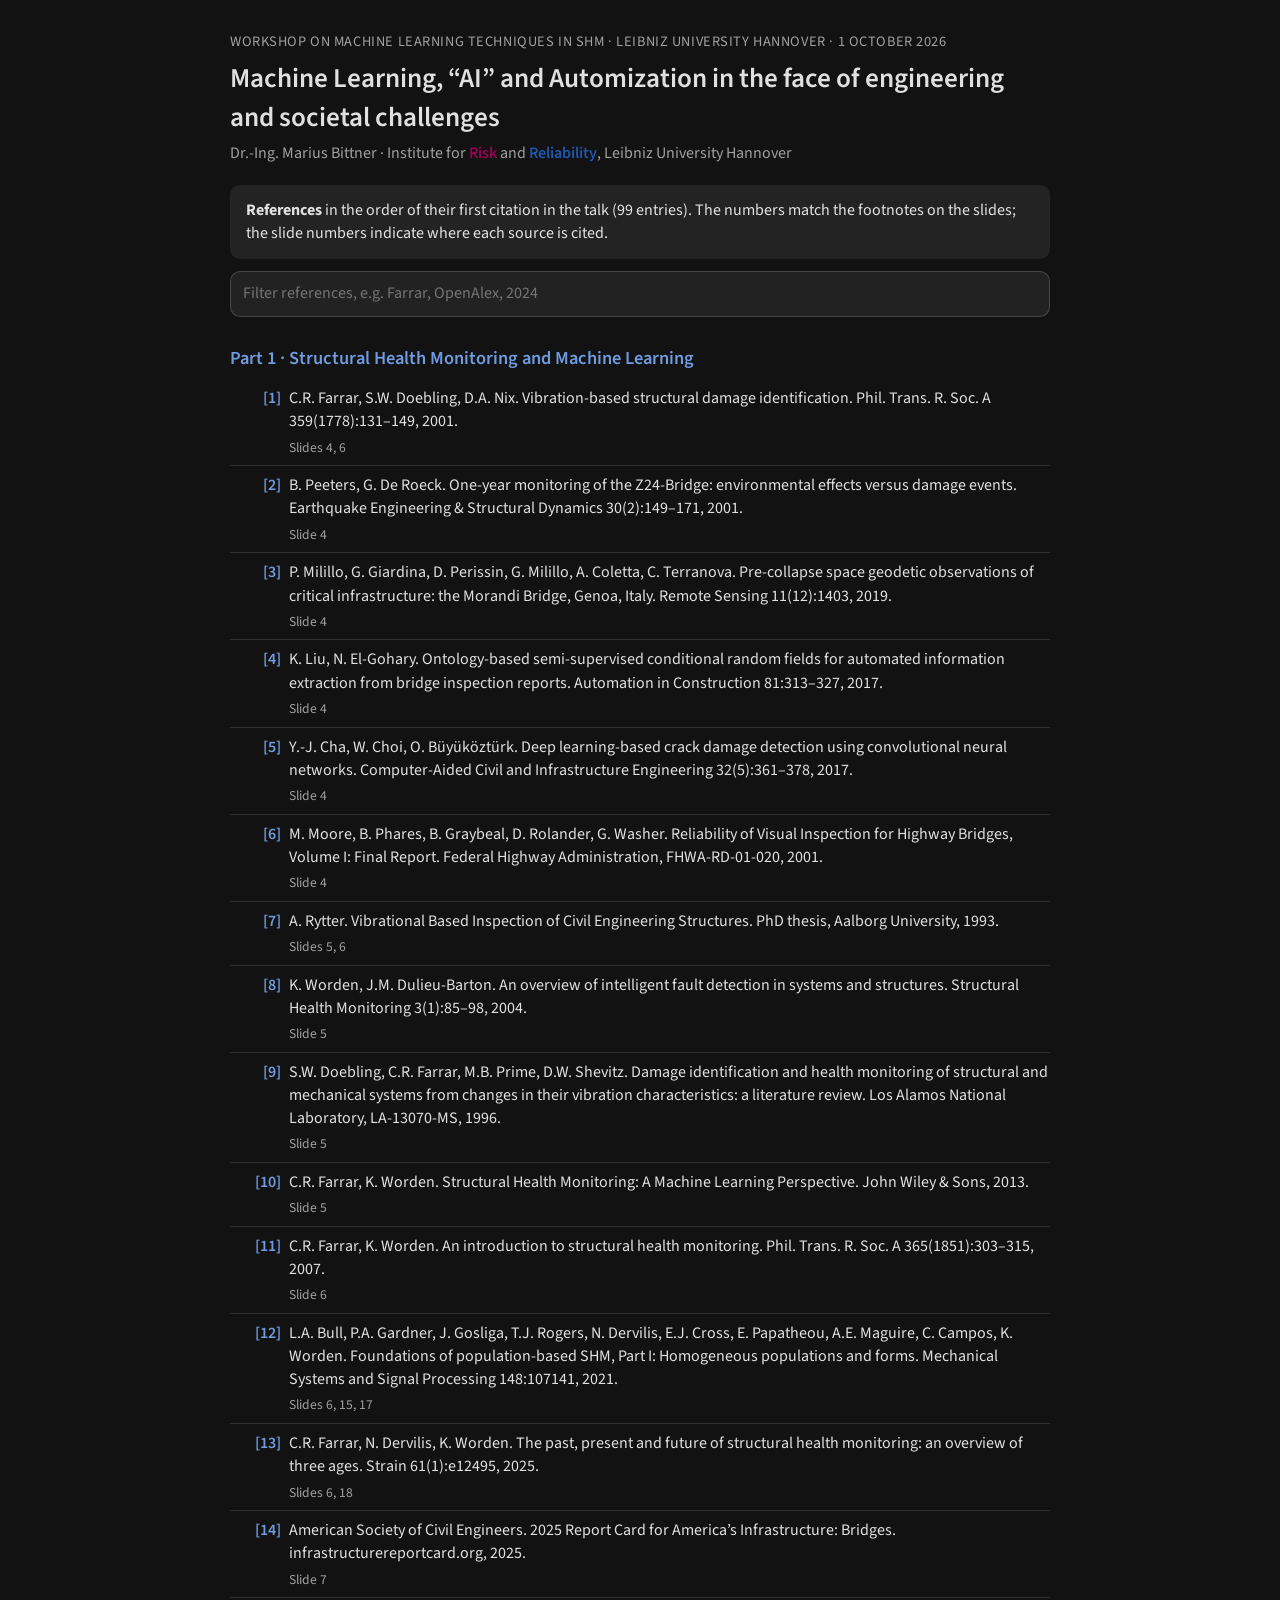
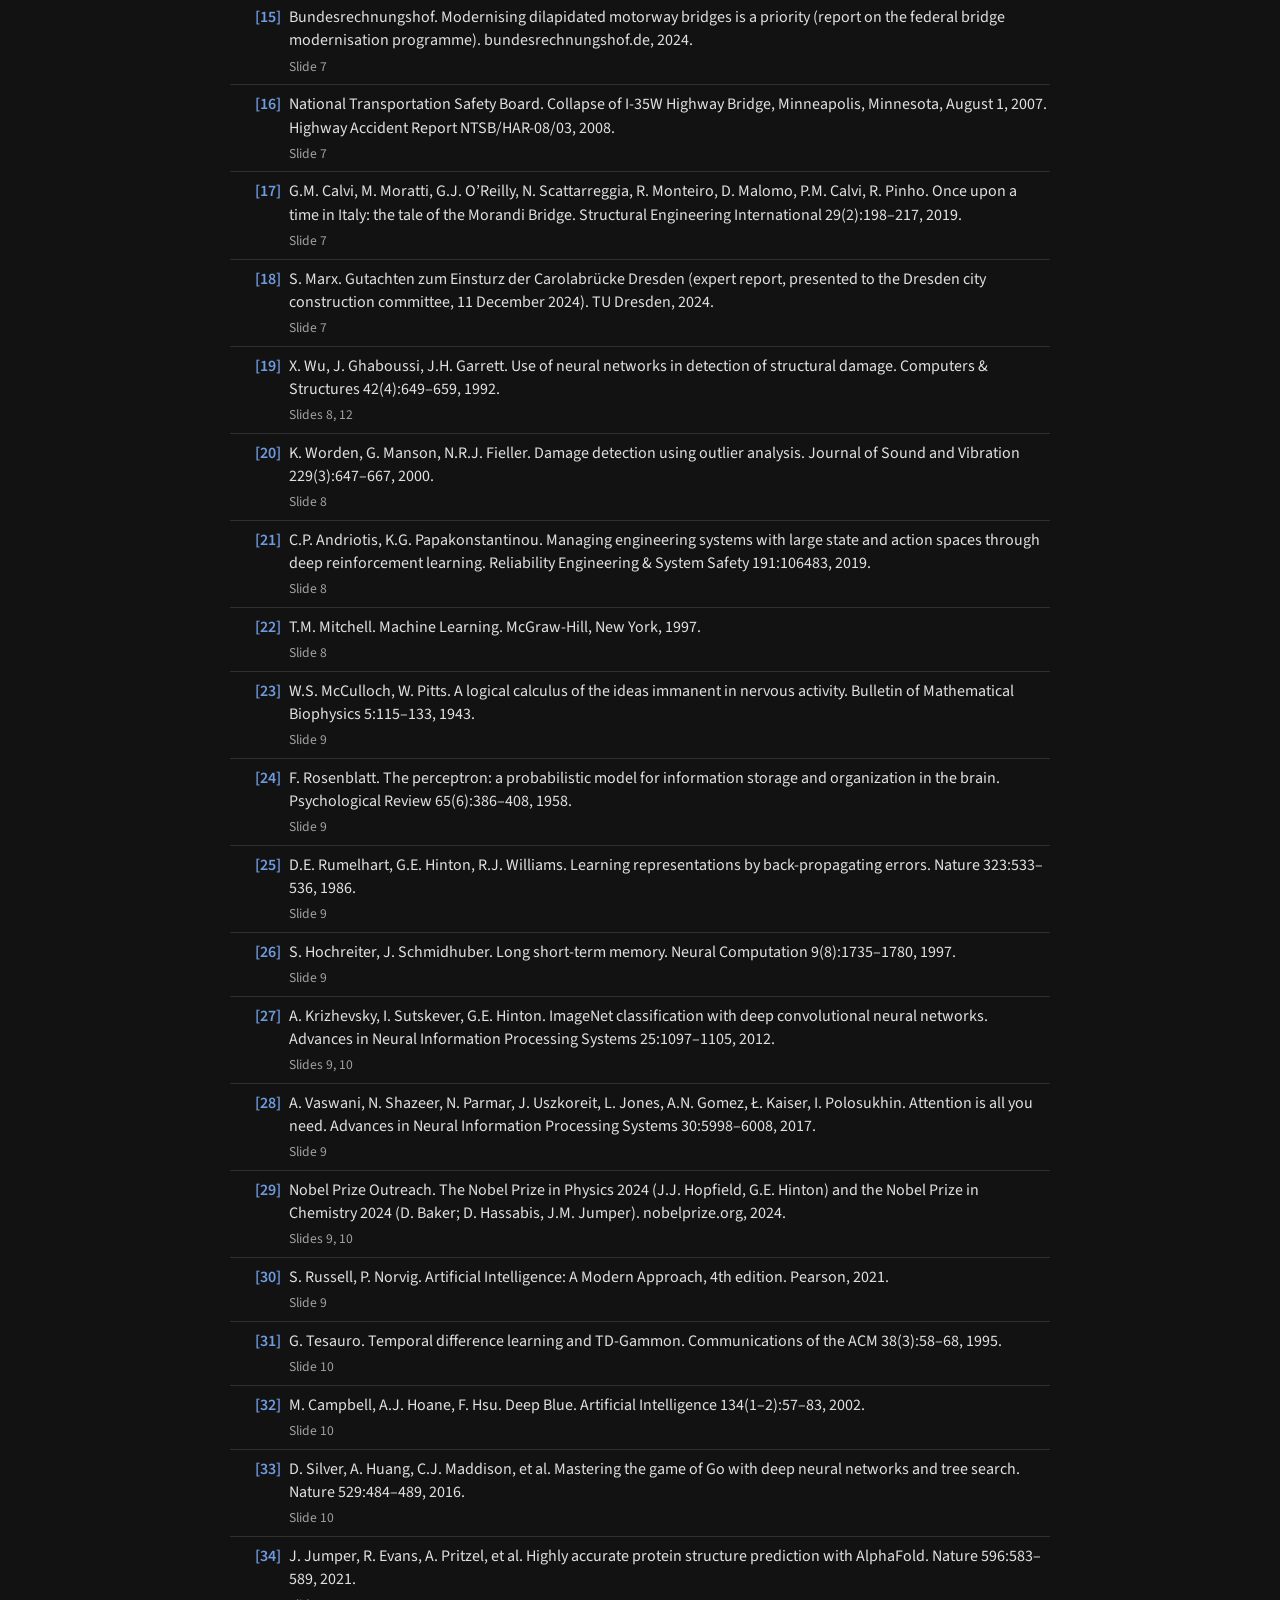
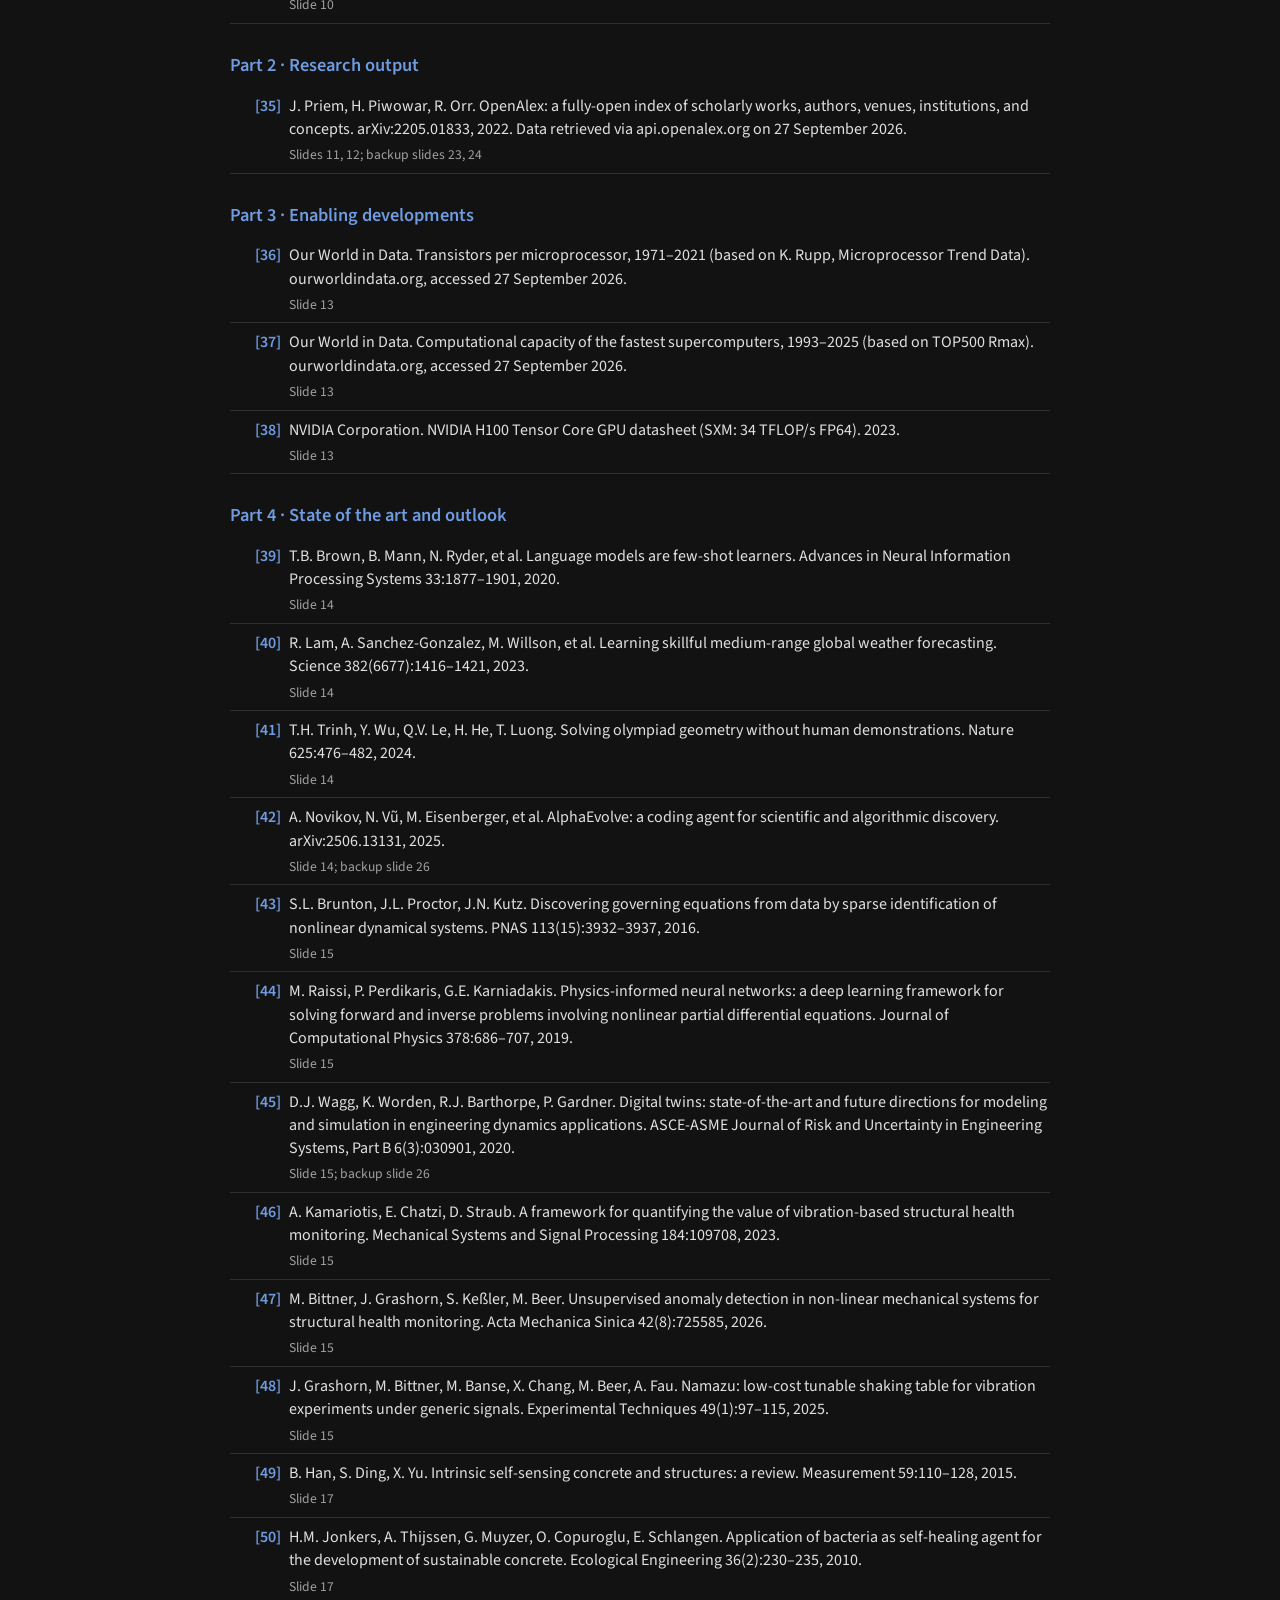
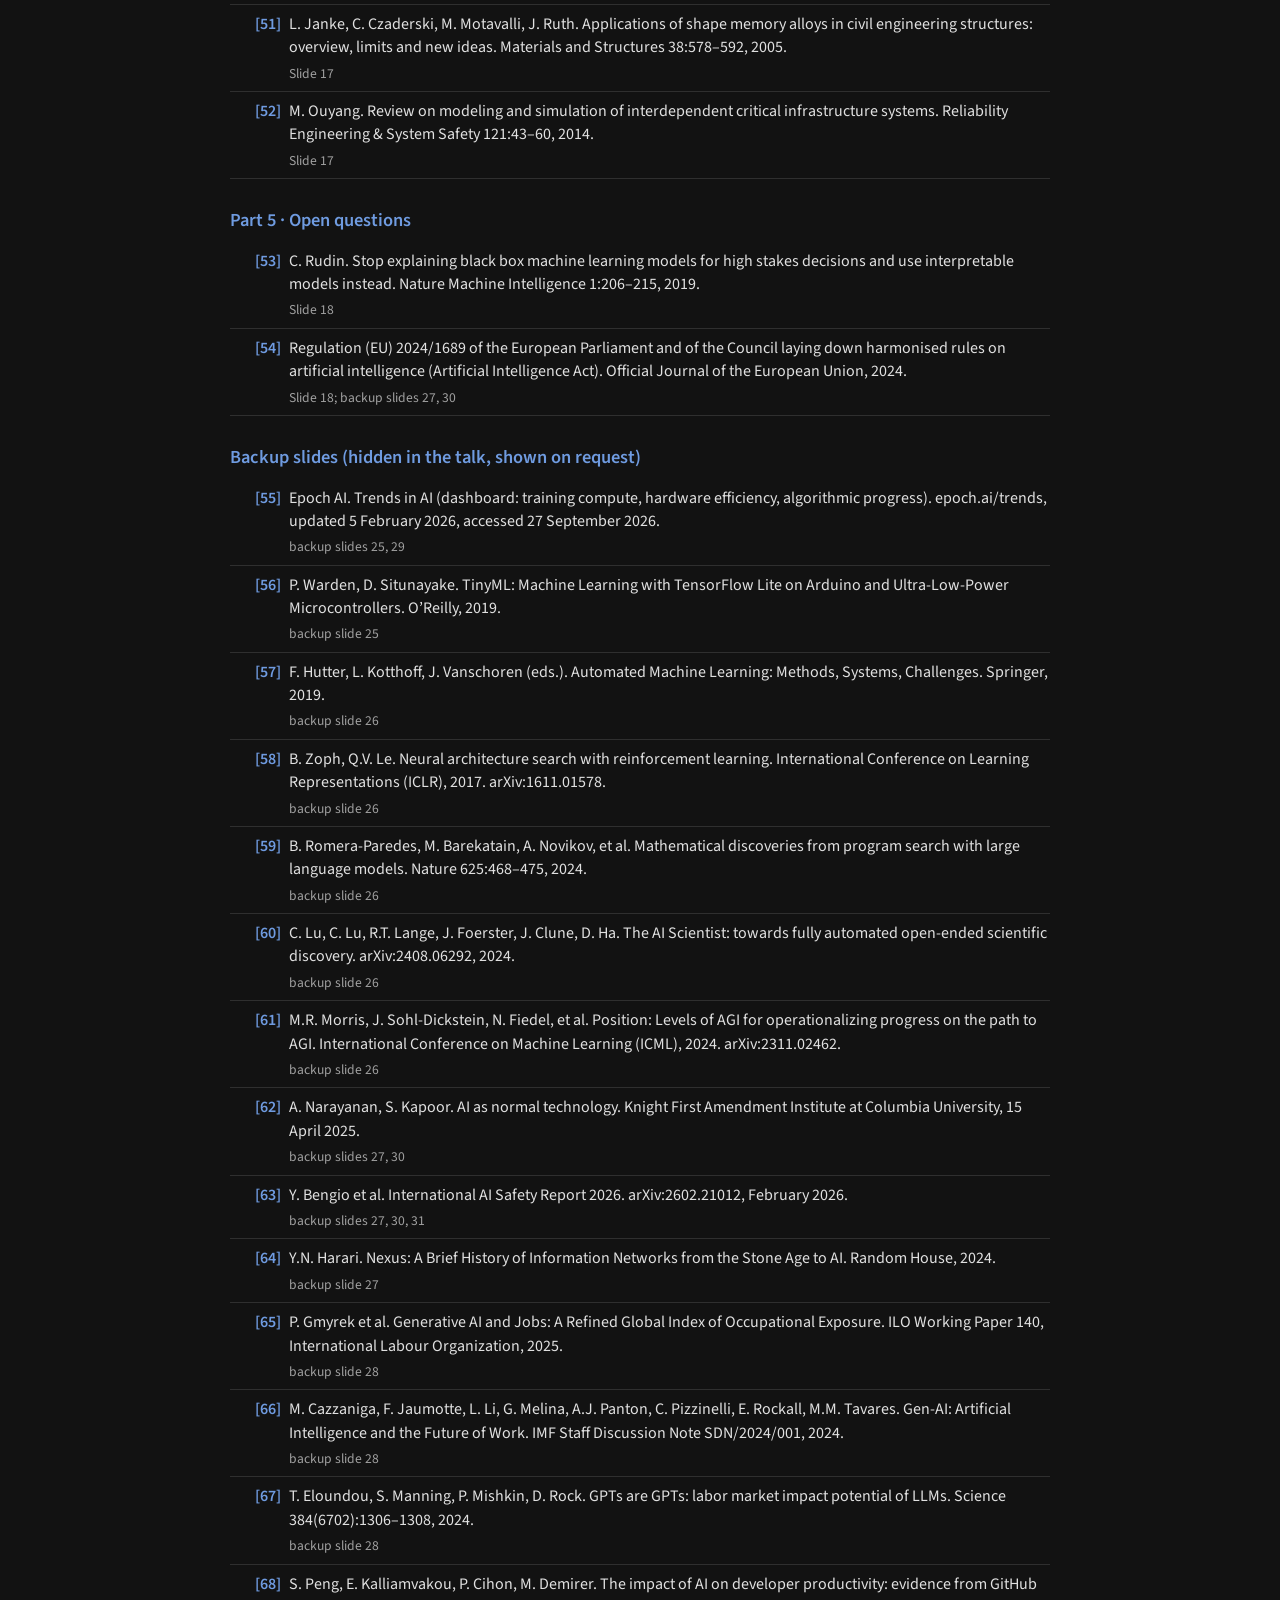
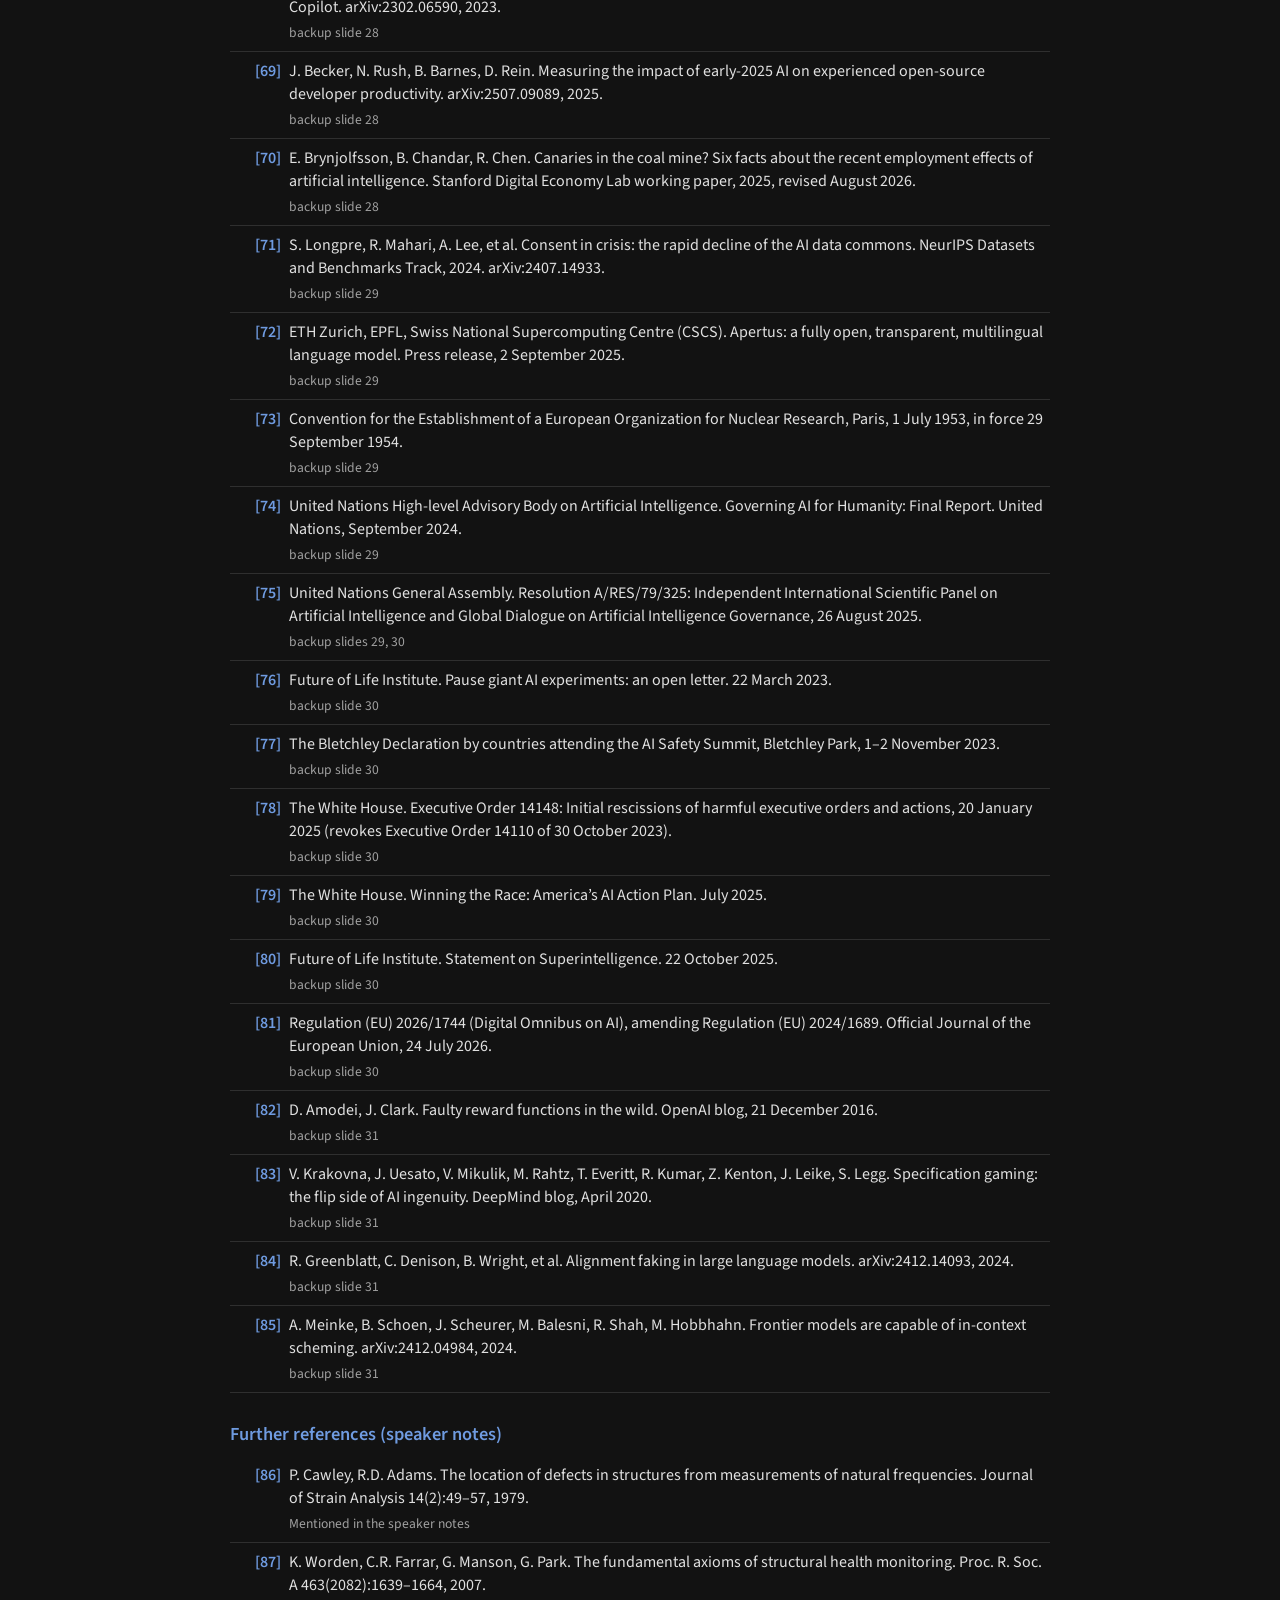
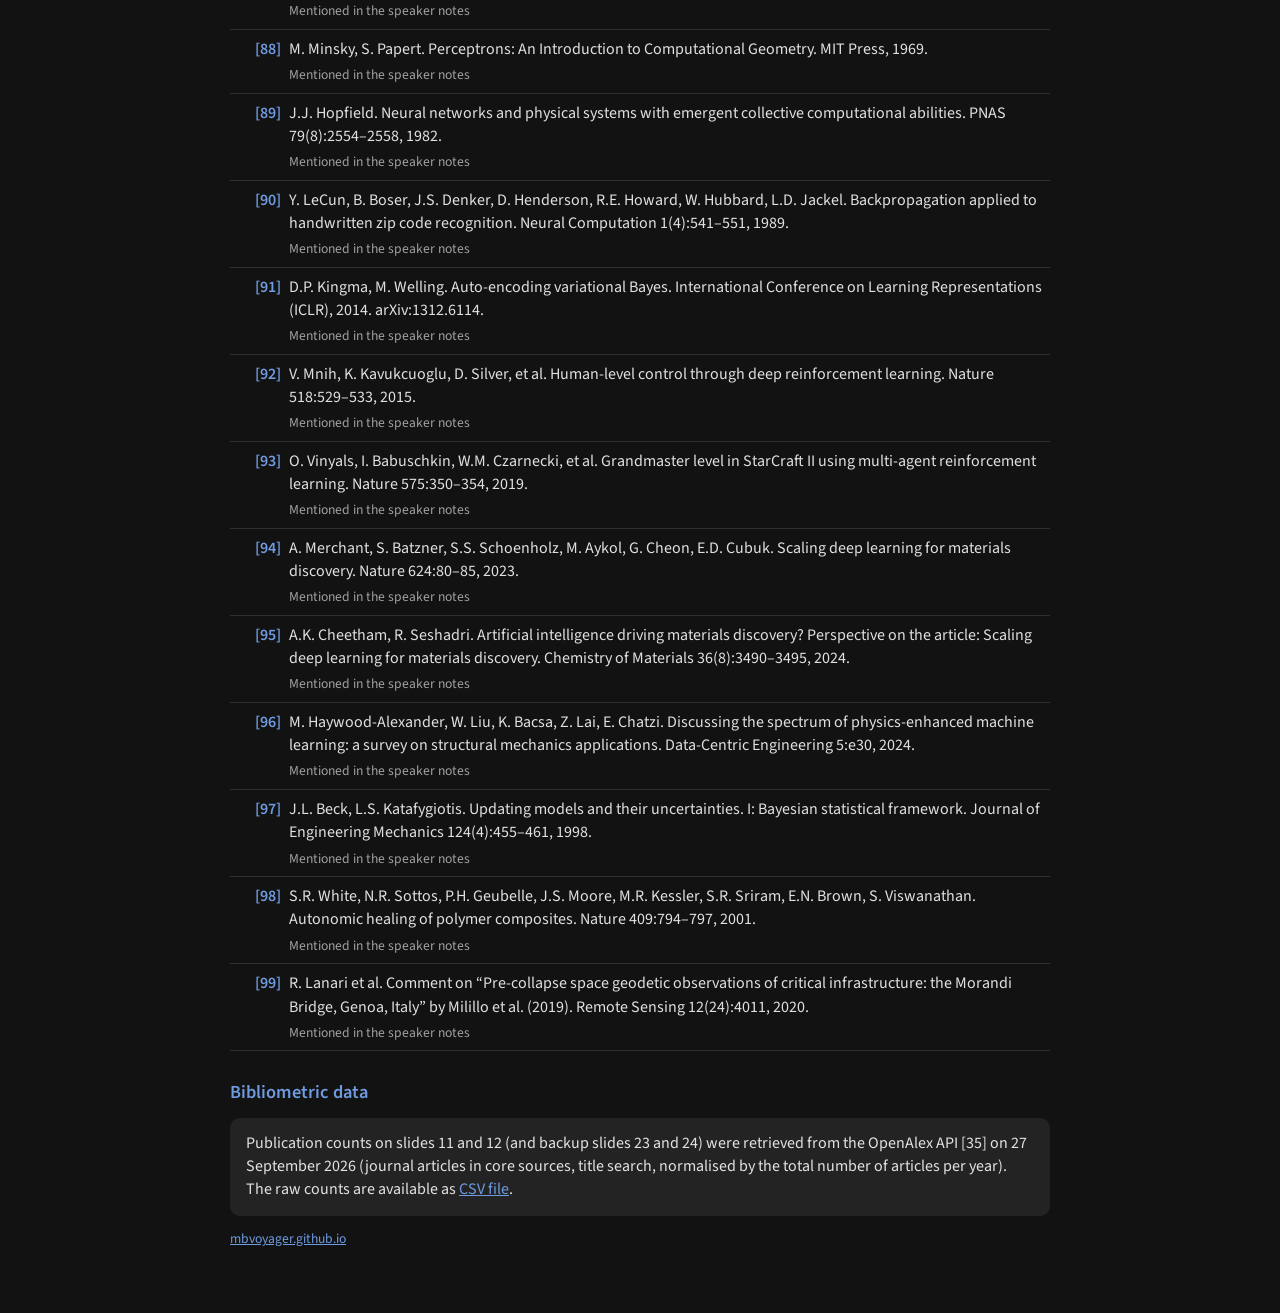
==== commit d80a0251: "Update reference page to keynote v6 (slide numbers after the new SHM examples slide)" ====
--- a/shm26/index.html
+++ b/shm26/index.html
@@ -19,7 +19,7 @@
       </p>
 
       <div class="card">
-        <strong>References</strong> in the order of their first citation in the talk (92 entries).
+        <strong>References</strong> in the order of their first citation in the talk (99 entries).
         The numbers match the footnotes on the slides; the slide numbers indicate where each source is cited.
       </div>
 
@@ -28,121 +28,128 @@
 
       <h2 class="part">Part 1 · Structural Health Monitoring and Machine Learning</h2>
       <ol class="refs">
-        <li id="ref-1"><span class="num">[1]</span><span class="text">C.R. Farrar, K. Worden. An introduction to structural health monitoring. Phil. Trans. R. Soc. A 365(1851):303–315, 2007.</span><span class="slides">Slides 4, 5</span></li>
-        <li id="ref-2"><span class="num">[2]</span><span class="text">C.R. Farrar, S.W. Doebling, D.A. Nix. Vibration-based structural damage identification. Phil. Trans. R. Soc. A 359(1778):131–149, 2001.</span><span class="slides">Slides 4, 5</span></li>
-        <li id="ref-3"><span class="num">[3]</span><span class="text">A. Rytter. Vibrational Based Inspection of Civil Engineering Structures. PhD thesis, Aalborg University, 1993.</span><span class="slides">Slides 4, 5</span></li>
-        <li id="ref-4"><span class="num">[4]</span><span class="text">K. Worden, J.M. Dulieu-Barton. An overview of intelligent fault detection in systems and structures. Structural Health Monitoring 3(1):85–98, 2004.</span><span class="slides">Slide 4</span></li>
-        <li id="ref-5"><span class="num">[5]</span><span class="text">L.A. Bull, P.A. Gardner, J. Gosliga, T.J. Rogers, N. Dervilis, E.J. Cross, E. Papatheou, A.E. Maguire, C. Campos, K. Worden. Foundations of population-based SHM, Part I: Homogeneous populations and forms. Mechanical Systems and Signal Processing 148:107141, 2021.</span><span class="slides">Slides 5, 14, 16</span></li>
-        <li id="ref-6"><span class="num">[6]</span><span class="text">C.R. Farrar, N. Dervilis, K. Worden. The past, present and future of structural health monitoring: an overview of three ages. Strain 61(1):e12495, 2025.</span><span class="slides">Slides 5, 17</span></li>
-        <li id="ref-7"><span class="num">[7]</span><span class="text">American Society of Civil Engineers. 2025 Report Card for America’s Infrastructure: Bridges. infrastructurereportcard.org, 2025.</span><span class="slides">Slide 6</span></li>
-        <li id="ref-8"><span class="num">[8]</span><span class="text">Bundesrechnungshof. Modernising dilapidated motorway bridges is a priority (report on the federal bridge modernisation programme). bundesrechnungshof.de, 2024.</span><span class="slides">Slide 6</span></li>
-        <li id="ref-9"><span class="num">[9]</span><span class="text">National Transportation Safety Board. Collapse of I-35W Highway Bridge, Minneapolis, Minnesota, August 1, 2007. Highway Accident Report NTSB/HAR-08/03, 2008.</span><span class="slides">Slide 6</span></li>
-        <li id="ref-10"><span class="num">[10]</span><span class="text">G.M. Calvi, M. Moratti, G.J. O’Reilly, N. Scattarreggia, R. Monteiro, D. Malomo, P.M. Calvi, R. Pinho. Once upon a time in Italy: the tale of the Morandi Bridge. Structural Engineering International 29(2):198–217, 2019.</span><span class="slides">Slide 6</span></li>
-        <li id="ref-11"><span class="num">[11]</span><span class="text">S. Marx. Gutachten zum Einsturz der Carolabrücke Dresden (expert report, presented to the Dresden city construction committee, 11 December 2024). TU Dresden, 2024.</span><span class="slides">Slide 6</span></li>
-        <li id="ref-12"><span class="num">[12]</span><span class="text">X. Wu, J. Ghaboussi, J.H. Garrett. Use of neural networks in detection of structural damage. Computers &amp; Structures 42(4):649–659, 1992.</span><span class="slides">Slides 7, 11</span></li>
-        <li id="ref-13"><span class="num">[13]</span><span class="text">K. Worden, G. Manson, N.R.J. Fieller. Damage detection using outlier analysis. Journal of Sound and Vibration 229(3):647–667, 2000.</span><span class="slides">Slide 7</span></li>
-        <li id="ref-14"><span class="num">[14]</span><span class="text">C.P. Andriotis, K.G. Papakonstantinou. Managing engineering systems with large state and action spaces through deep reinforcement learning. Reliability Engineering &amp; System Safety 191:106483, 2019.</span><span class="slides">Slide 7</span></li>
-        <li id="ref-15"><span class="num">[15]</span><span class="text">T.M. Mitchell. Machine Learning. McGraw-Hill, New York, 1997.</span><span class="slides">Slide 7</span></li>
-        <li id="ref-16"><span class="num">[16]</span><span class="text">W.S. McCulloch, W. Pitts. A logical calculus of the ideas immanent in nervous activity. Bulletin of Mathematical Biophysics 5:115–133, 1943.</span><span class="slides">Slide 8</span></li>
-        <li id="ref-17"><span class="num">[17]</span><span class="text">F. Rosenblatt. The perceptron: a probabilistic model for information storage and organization in the brain. Psychological Review 65(6):386–408, 1958.</span><span class="slides">Slide 8</span></li>
-        <li id="ref-18"><span class="num">[18]</span><span class="text">D.E. Rumelhart, G.E. Hinton, R.J. Williams. Learning representations by back-propagating errors. Nature 323:533–536, 1986.</span><span class="slides">Slide 8</span></li>
-        <li id="ref-19"><span class="num">[19]</span><span class="text">S. Hochreiter, J. Schmidhuber. Long short-term memory. Neural Computation 9(8):1735–1780, 1997.</span><span class="slides">Slide 8</span></li>
-        <li id="ref-20"><span class="num">[20]</span><span class="text">A. Krizhevsky, I. Sutskever, G.E. Hinton. ImageNet classification with deep convolutional neural networks. Advances in Neural Information Processing Systems 25:1097–1105, 2012.</span><span class="slides">Slides 8, 9</span></li>
-        <li id="ref-21"><span class="num">[21]</span><span class="text">A. Vaswani, N. Shazeer, N. Parmar, J. Uszkoreit, L. Jones, A.N. Gomez, Ł. Kaiser, I. Polosukhin. Attention is all you need. Advances in Neural Information Processing Systems 30:5998–6008, 2017.</span><span class="slides">Slide 8</span></li>
-        <li id="ref-22"><span class="num">[22]</span><span class="text">Nobel Prize Outreach. The Nobel Prize in Physics 2024 (J.J. Hopfield, G.E. Hinton) and the Nobel Prize in Chemistry 2024 (D. Baker; D. Hassabis, J.M. Jumper). nobelprize.org, 2024.</span><span class="slides">Slides 8, 9</span></li>
-        <li id="ref-23"><span class="num">[23]</span><span class="text">S. Russell, P. Norvig. Artificial Intelligence: A Modern Approach, 4th edition. Pearson, 2021.</span><span class="slides">Slide 8</span></li>
-        <li id="ref-24"><span class="num">[24]</span><span class="text">G. Tesauro. Temporal difference learning and TD-Gammon. Communications of the ACM 38(3):58–68, 1995.</span><span class="slides">Slide 9</span></li>
-        <li id="ref-25"><span class="num">[25]</span><span class="text">M. Campbell, A.J. Hoane, F. Hsu. Deep Blue. Artificial Intelligence 134(1–2):57–83, 2002.</span><span class="slides">Slide 9</span></li>
-        <li id="ref-26"><span class="num">[26]</span><span class="text">D. Silver, A. Huang, C.J. Maddison, et al. Mastering the game of Go with deep neural networks and tree search. Nature 529:484–489, 2016.</span><span class="slides">Slide 9</span></li>
-        <li id="ref-27"><span class="num">[27]</span><span class="text">J. Jumper, R. Evans, A. Pritzel, et al. Highly accurate protein structure prediction with AlphaFold. Nature 596:583–589, 2021.</span><span class="slides">Slide 9</span></li>
+        <li id="ref-1"><span class="num">[1]</span><span class="text">C.R. Farrar, S.W. Doebling, D.A. Nix. Vibration-based structural damage identification. Phil. Trans. R. Soc. A 359(1778):131–149, 2001.</span><span class="slides">Slides 4, 6</span></li>
+        <li id="ref-2"><span class="num">[2]</span><span class="text">B. Peeters, G. De Roeck. One-year monitoring of the Z24-Bridge: environmental effects versus damage events. Earthquake Engineering &amp; Structural Dynamics 30(2):149–171, 2001.</span><span class="slides">Slide 4</span></li>
+        <li id="ref-3"><span class="num">[3]</span><span class="text">P. Milillo, G. Giardina, D. Perissin, G. Milillo, A. Coletta, C. Terranova. Pre-collapse space geodetic observations of critical infrastructure: the Morandi Bridge, Genoa, Italy. Remote Sensing 11(12):1403, 2019.</span><span class="slides">Slide 4</span></li>
+        <li id="ref-4"><span class="num">[4]</span><span class="text">K. Liu, N. El-Gohary. Ontology-based semi-supervised conditional random fields for automated information extraction from bridge inspection reports. Automation in Construction 81:313–327, 2017.</span><span class="slides">Slide 4</span></li>
+        <li id="ref-5"><span class="num">[5]</span><span class="text">Y.-J. Cha, W. Choi, O. Büyüköztürk. Deep learning-based crack damage detection using convolutional neural networks. Computer-Aided Civil and Infrastructure Engineering 32(5):361–378, 2017.</span><span class="slides">Slide 4</span></li>
+        <li id="ref-6"><span class="num">[6]</span><span class="text">M. Moore, B. Phares, B. Graybeal, D. Rolander, G. Washer. Reliability of Visual Inspection for Highway Bridges, Volume I: Final Report. Federal Highway Administration, FHWA-RD-01-020, 2001.</span><span class="slides">Slide 4</span></li>
+        <li id="ref-7"><span class="num">[7]</span><span class="text">A. Rytter. Vibrational Based Inspection of Civil Engineering Structures. PhD thesis, Aalborg University, 1993.</span><span class="slides">Slides 5, 6</span></li>
+        <li id="ref-8"><span class="num">[8]</span><span class="text">K. Worden, J.M. Dulieu-Barton. An overview of intelligent fault detection in systems and structures. Structural Health Monitoring 3(1):85–98, 2004.</span><span class="slides">Slide 5</span></li>
+        <li id="ref-9"><span class="num">[9]</span><span class="text">S.W. Doebling, C.R. Farrar, M.B. Prime, D.W. Shevitz. Damage identification and health monitoring of structural and mechanical systems from changes in their vibration characteristics: a literature review. Los Alamos National Laboratory, LA-13070-MS, 1996.</span><span class="slides">Slide 5</span></li>
+        <li id="ref-10"><span class="num">[10]</span><span class="text">C.R. Farrar, K. Worden. Structural Health Monitoring: A Machine Learning Perspective. John Wiley &amp; Sons, 2013.</span><span class="slides">Slide 5</span></li>
+        <li id="ref-11"><span class="num">[11]</span><span class="text">C.R. Farrar, K. Worden. An introduction to structural health monitoring. Phil. Trans. R. Soc. A 365(1851):303–315, 2007.</span><span class="slides">Slide 6</span></li>
+        <li id="ref-12"><span class="num">[12]</span><span class="text">L.A. Bull, P.A. Gardner, J. Gosliga, T.J. Rogers, N. Dervilis, E.J. Cross, E. Papatheou, A.E. Maguire, C. Campos, K. Worden. Foundations of population-based SHM, Part I: Homogeneous populations and forms. Mechanical Systems and Signal Processing 148:107141, 2021.</span><span class="slides">Slides 6, 15, 17</span></li>
+        <li id="ref-13"><span class="num">[13]</span><span class="text">C.R. Farrar, N. Dervilis, K. Worden. The past, present and future of structural health monitoring: an overview of three ages. Strain 61(1):e12495, 2025.</span><span class="slides">Slides 6, 18</span></li>
+        <li id="ref-14"><span class="num">[14]</span><span class="text">American Society of Civil Engineers. 2025 Report Card for America’s Infrastructure: Bridges. infrastructurereportcard.org, 2025.</span><span class="slides">Slide 7</span></li>
+        <li id="ref-15"><span class="num">[15]</span><span class="text">Bundesrechnungshof. Modernising dilapidated motorway bridges is a priority (report on the federal bridge modernisation programme). bundesrechnungshof.de, 2024.</span><span class="slides">Slide 7</span></li>
+        <li id="ref-16"><span class="num">[16]</span><span class="text">National Transportation Safety Board. Collapse of I-35W Highway Bridge, Minneapolis, Minnesota, August 1, 2007. Highway Accident Report NTSB/HAR-08/03, 2008.</span><span class="slides">Slide 7</span></li>
+        <li id="ref-17"><span class="num">[17]</span><span class="text">G.M. Calvi, M. Moratti, G.J. O’Reilly, N. Scattarreggia, R. Monteiro, D. Malomo, P.M. Calvi, R. Pinho. Once upon a time in Italy: the tale of the Morandi Bridge. Structural Engineering International 29(2):198–217, 2019.</span><span class="slides">Slide 7</span></li>
+        <li id="ref-18"><span class="num">[18]</span><span class="text">S. Marx. Gutachten zum Einsturz der Carolabrücke Dresden (expert report, presented to the Dresden city construction committee, 11 December 2024). TU Dresden, 2024.</span><span class="slides">Slide 7</span></li>
+        <li id="ref-19"><span class="num">[19]</span><span class="text">X. Wu, J. Ghaboussi, J.H. Garrett. Use of neural networks in detection of structural damage. Computers &amp; Structures 42(4):649–659, 1992.</span><span class="slides">Slides 8, 12</span></li>
+        <li id="ref-20"><span class="num">[20]</span><span class="text">K. Worden, G. Manson, N.R.J. Fieller. Damage detection using outlier analysis. Journal of Sound and Vibration 229(3):647–667, 2000.</span><span class="slides">Slide 8</span></li>
+        <li id="ref-21"><span class="num">[21]</span><span class="text">C.P. Andriotis, K.G. Papakonstantinou. Managing engineering systems with large state and action spaces through deep reinforcement learning. Reliability Engineering &amp; System Safety 191:106483, 2019.</span><span class="slides">Slide 8</span></li>
+        <li id="ref-22"><span class="num">[22]</span><span class="text">T.M. Mitchell. Machine Learning. McGraw-Hill, New York, 1997.</span><span class="slides">Slide 8</span></li>
+        <li id="ref-23"><span class="num">[23]</span><span class="text">W.S. McCulloch, W. Pitts. A logical calculus of the ideas immanent in nervous activity. Bulletin of Mathematical Biophysics 5:115–133, 1943.</span><span class="slides">Slide 9</span></li>
+        <li id="ref-24"><span class="num">[24]</span><span class="text">F. Rosenblatt. The perceptron: a probabilistic model for information storage and organization in the brain. Psychological Review 65(6):386–408, 1958.</span><span class="slides">Slide 9</span></li>
+        <li id="ref-25"><span class="num">[25]</span><span class="text">D.E. Rumelhart, G.E. Hinton, R.J. Williams. Learning representations by back-propagating errors. Nature 323:533–536, 1986.</span><span class="slides">Slide 9</span></li>
+        <li id="ref-26"><span class="num">[26]</span><span class="text">S. Hochreiter, J. Schmidhuber. Long short-term memory. Neural Computation 9(8):1735–1780, 1997.</span><span class="slides">Slide 9</span></li>
+        <li id="ref-27"><span class="num">[27]</span><span class="text">A. Krizhevsky, I. Sutskever, G.E. Hinton. ImageNet classification with deep convolutional neural networks. Advances in Neural Information Processing Systems 25:1097–1105, 2012.</span><span class="slides">Slides 9, 10</span></li>
+        <li id="ref-28"><span class="num">[28]</span><span class="text">A. Vaswani, N. Shazeer, N. Parmar, J. Uszkoreit, L. Jones, A.N. Gomez, Ł. Kaiser, I. Polosukhin. Attention is all you need. Advances in Neural Information Processing Systems 30:5998–6008, 2017.</span><span class="slides">Slide 9</span></li>
+        <li id="ref-29"><span class="num">[29]</span><span class="text">Nobel Prize Outreach. The Nobel Prize in Physics 2024 (J.J. Hopfield, G.E. Hinton) and the Nobel Prize in Chemistry 2024 (D. Baker; D. Hassabis, J.M. Jumper). nobelprize.org, 2024.</span><span class="slides">Slides 9, 10</span></li>
+        <li id="ref-30"><span class="num">[30]</span><span class="text">S. Russell, P. Norvig. Artificial Intelligence: A Modern Approach, 4th edition. Pearson, 2021.</span><span class="slides">Slide 9</span></li>
+        <li id="ref-31"><span class="num">[31]</span><span class="text">G. Tesauro. Temporal difference learning and TD-Gammon. Communications of the ACM 38(3):58–68, 1995.</span><span class="slides">Slide 10</span></li>
+        <li id="ref-32"><span class="num">[32]</span><span class="text">M. Campbell, A.J. Hoane, F. Hsu. Deep Blue. Artificial Intelligence 134(1–2):57–83, 2002.</span><span class="slides">Slide 10</span></li>
+        <li id="ref-33"><span class="num">[33]</span><span class="text">D. Silver, A. Huang, C.J. Maddison, et al. Mastering the game of Go with deep neural networks and tree search. Nature 529:484–489, 2016.</span><span class="slides">Slide 10</span></li>
+        <li id="ref-34"><span class="num">[34]</span><span class="text">J. Jumper, R. Evans, A. Pritzel, et al. Highly accurate protein structure prediction with AlphaFold. Nature 596:583–589, 2021.</span><span class="slides">Slide 10</span></li>
       </ol>
       <h2 class="part">Part 2 · Research output</h2>
       <ol class="refs">
-        <li id="ref-28"><span class="num">[28]</span><span class="text">J. Priem, H. Piwowar, R. Orr. OpenAlex: a fully-open index of scholarly works, authors, venues, institutions, and concepts. arXiv:2205.01833, 2022. Data retrieved via api.openalex.org on 27 September 2026.</span><span class="slides">Slides 10, 11; backup slides 22, 23</span></li>
+        <li id="ref-35"><span class="num">[35]</span><span class="text">J. Priem, H. Piwowar, R. Orr. OpenAlex: a fully-open index of scholarly works, authors, venues, institutions, and concepts. arXiv:2205.01833, 2022. Data retrieved via api.openalex.org on 27 September 2026.</span><span class="slides">Slides 11, 12; backup slides 23, 24</span></li>
       </ol>
       <h2 class="part">Part 3 · Enabling developments</h2>
       <ol class="refs">
-        <li id="ref-29"><span class="num">[29]</span><span class="text">Our World in Data. Transistors per microprocessor, 1971–2021 (based on K. Rupp, Microprocessor Trend Data). ourworldindata.org, accessed 27 September 2026.</span><span class="slides">Slide 12</span></li>
-        <li id="ref-30"><span class="num">[30]</span><span class="text">Our World in Data. Computational capacity of the fastest supercomputers, 1993–2025 (based on TOP500 Rmax). ourworldindata.org, accessed 27 September 2026.</span><span class="slides">Slide 12</span></li>
-        <li id="ref-31"><span class="num">[31]</span><span class="text">NVIDIA Corporation. NVIDIA H100 Tensor Core GPU datasheet (SXM: 34 TFLOP/s FP64). 2023.</span><span class="slides">Slide 12</span></li>
+        <li id="ref-36"><span class="num">[36]</span><span class="text">Our World in Data. Transistors per microprocessor, 1971–2021 (based on K. Rupp, Microprocessor Trend Data). ourworldindata.org, accessed 27 September 2026.</span><span class="slides">Slide 13</span></li>
+        <li id="ref-37"><span class="num">[37]</span><span class="text">Our World in Data. Computational capacity of the fastest supercomputers, 1993–2025 (based on TOP500 Rmax). ourworldindata.org, accessed 27 September 2026.</span><span class="slides">Slide 13</span></li>
+        <li id="ref-38"><span class="num">[38]</span><span class="text">NVIDIA Corporation. NVIDIA H100 Tensor Core GPU datasheet (SXM: 34 TFLOP/s FP64). 2023.</span><span class="slides">Slide 13</span></li>
       </ol>
       <h2 class="part">Part 4 · State of the art and outlook</h2>
       <ol class="refs">
-        <li id="ref-32"><span class="num">[32]</span><span class="text">T.B. Brown, B. Mann, N. Ryder, et al. Language models are few-shot learners. Advances in Neural Information Processing Systems 33:1877–1901, 2020.</span><span class="slides">Slide 13</span></li>
-        <li id="ref-33"><span class="num">[33]</span><span class="text">R. Lam, A. Sanchez-Gonzalez, M. Willson, et al. Learning skillful medium-range global weather forecasting. Science 382(6677):1416–1421, 2023.</span><span class="slides">Slide 13</span></li>
-        <li id="ref-34"><span class="num">[34]</span><span class="text">T.H. Trinh, Y. Wu, Q.V. Le, H. He, T. Luong. Solving olympiad geometry without human demonstrations. Nature 625:476–482, 2024.</span><span class="slides">Slide 13</span></li>
-        <li id="ref-35"><span class="num">[35]</span><span class="text">A. Novikov, N. Vũ, M. Eisenberger, et al. AlphaEvolve: a coding agent for scientific and algorithmic discovery. arXiv:2506.13131, 2025.</span><span class="slides">Slide 13; backup slide 25</span></li>
-        <li id="ref-36"><span class="num">[36]</span><span class="text">S.L. Brunton, J.L. Proctor, J.N. Kutz. Discovering governing equations from data by sparse identification of nonlinear dynamical systems. PNAS 113(15):3932–3937, 2016.</span><span class="slides">Slide 14</span></li>
-        <li id="ref-37"><span class="num">[37]</span><span class="text">M. Raissi, P. Perdikaris, G.E. Karniadakis. Physics-informed neural networks: a deep learning framework for solving forward and inverse problems involving nonlinear partial differential equations. Journal of Computational Physics 378:686–707, 2019.</span><span class="slides">Slide 14</span></li>
-        <li id="ref-38"><span class="num">[38]</span><span class="text">D.J. Wagg, K. Worden, R.J. Barthorpe, P. Gardner. Digital twins: state-of-the-art and future directions for modeling and simulation in engineering dynamics applications. ASCE-ASME Journal of Risk and Uncertainty in Engineering Systems, Part B 6(3):030901, 2020.</span><span class="slides">Slide 14; backup slide 25</span></li>
-        <li id="ref-39"><span class="num">[39]</span><span class="text">A. Kamariotis, E. Chatzi, D. Straub. A framework for quantifying the value of vibration-based structural health monitoring. Mechanical Systems and Signal Processing 184:109708, 2023.</span><span class="slides">Slide 14</span></li>
-        <li id="ref-40"><span class="num">[40]</span><span class="text">M. Bittner, J. Grashorn, S. Keßler, M. Beer. Unsupervised anomaly detection in non-linear mechanical systems for structural health monitoring. Acta Mechanica Sinica 42(8):725585, 2026.</span><span class="slides">Slide 14</span></li>
-        <li id="ref-41"><span class="num">[41]</span><span class="text">J. Grashorn, M. Bittner, M. Banse, X. Chang, M. Beer, A. Fau. Namazu: low-cost tunable shaking table for vibration experiments under generic signals. Experimental Techniques 49(1):97–115, 2025.</span><span class="slides">Slide 14</span></li>
-        <li id="ref-42"><span class="num">[42]</span><span class="text">B. Han, S. Ding, X. Yu. Intrinsic self-sensing concrete and structures: a review. Measurement 59:110–128, 2015.</span><span class="slides">Slide 16</span></li>
-        <li id="ref-43"><span class="num">[43]</span><span class="text">H.M. Jonkers, A. Thijssen, G. Muyzer, O. Copuroglu, E. Schlangen. Application of bacteria as self-healing agent for the development of sustainable concrete. Ecological Engineering 36(2):230–235, 2010.</span><span class="slides">Slide 16</span></li>
-        <li id="ref-44"><span class="num">[44]</span><span class="text">L. Janke, C. Czaderski, M. Motavalli, J. Ruth. Applications of shape memory alloys in civil engineering structures: overview, limits and new ideas. Materials and Structures 38:578–592, 2005.</span><span class="slides">Slide 16</span></li>
-        <li id="ref-45"><span class="num">[45]</span><span class="text">M. Ouyang. Review on modeling and simulation of interdependent critical infrastructure systems. Reliability Engineering &amp; System Safety 121:43–60, 2014.</span><span class="slides">Slide 16</span></li>
+        <li id="ref-39"><span class="num">[39]</span><span class="text">T.B. Brown, B. Mann, N. Ryder, et al. Language models are few-shot learners. Advances in Neural Information Processing Systems 33:1877–1901, 2020.</span><span class="slides">Slide 14</span></li>
+        <li id="ref-40"><span class="num">[40]</span><span class="text">R. Lam, A. Sanchez-Gonzalez, M. Willson, et al. Learning skillful medium-range global weather forecasting. Science 382(6677):1416–1421, 2023.</span><span class="slides">Slide 14</span></li>
+        <li id="ref-41"><span class="num">[41]</span><span class="text">T.H. Trinh, Y. Wu, Q.V. Le, H. He, T. Luong. Solving olympiad geometry without human demonstrations. Nature 625:476–482, 2024.</span><span class="slides">Slide 14</span></li>
+        <li id="ref-42"><span class="num">[42]</span><span class="text">A. Novikov, N. Vũ, M. Eisenberger, et al. AlphaEvolve: a coding agent for scientific and algorithmic discovery. arXiv:2506.13131, 2025.</span><span class="slides">Slide 14; backup slide 26</span></li>
+        <li id="ref-43"><span class="num">[43]</span><span class="text">S.L. Brunton, J.L. Proctor, J.N. Kutz. Discovering governing equations from data by sparse identification of nonlinear dynamical systems. PNAS 113(15):3932–3937, 2016.</span><span class="slides">Slide 15</span></li>
+        <li id="ref-44"><span class="num">[44]</span><span class="text">M. Raissi, P. Perdikaris, G.E. Karniadakis. Physics-informed neural networks: a deep learning framework for solving forward and inverse problems involving nonlinear partial differential equations. Journal of Computational Physics 378:686–707, 2019.</span><span class="slides">Slide 15</span></li>
+        <li id="ref-45"><span class="num">[45]</span><span class="text">D.J. Wagg, K. Worden, R.J. Barthorpe, P. Gardner. Digital twins: state-of-the-art and future directions for modeling and simulation in engineering dynamics applications. ASCE-ASME Journal of Risk and Uncertainty in Engineering Systems, Part B 6(3):030901, 2020.</span><span class="slides">Slide 15; backup slide 26</span></li>
+        <li id="ref-46"><span class="num">[46]</span><span class="text">A. Kamariotis, E. Chatzi, D. Straub. A framework for quantifying the value of vibration-based structural health monitoring. Mechanical Systems and Signal Processing 184:109708, 2023.</span><span class="slides">Slide 15</span></li>
+        <li id="ref-47"><span class="num">[47]</span><span class="text">M. Bittner, J. Grashorn, S. Keßler, M. Beer. Unsupervised anomaly detection in non-linear mechanical systems for structural health monitoring. Acta Mechanica Sinica 42(8):725585, 2026.</span><span class="slides">Slide 15</span></li>
+        <li id="ref-48"><span class="num">[48]</span><span class="text">J. Grashorn, M. Bittner, M. Banse, X. Chang, M. Beer, A. Fau. Namazu: low-cost tunable shaking table for vibration experiments under generic signals. Experimental Techniques 49(1):97–115, 2025.</span><span class="slides">Slide 15</span></li>
+        <li id="ref-49"><span class="num">[49]</span><span class="text">B. Han, S. Ding, X. Yu. Intrinsic self-sensing concrete and structures: a review. Measurement 59:110–128, 2015.</span><span class="slides">Slide 17</span></li>
+        <li id="ref-50"><span class="num">[50]</span><span class="text">H.M. Jonkers, A. Thijssen, G. Muyzer, O. Copuroglu, E. Schlangen. Application of bacteria as self-healing agent for the development of sustainable concrete. Ecological Engineering 36(2):230–235, 2010.</span><span class="slides">Slide 17</span></li>
+        <li id="ref-51"><span class="num">[51]</span><span class="text">L. Janke, C. Czaderski, M. Motavalli, J. Ruth. Applications of shape memory alloys in civil engineering structures: overview, limits and new ideas. Materials and Structures 38:578–592, 2005.</span><span class="slides">Slide 17</span></li>
+        <li id="ref-52"><span class="num">[52]</span><span class="text">M. Ouyang. Review on modeling and simulation of interdependent critical infrastructure systems. Reliability Engineering &amp; System Safety 121:43–60, 2014.</span><span class="slides">Slide 17</span></li>
       </ol>
       <h2 class="part">Part 5 · Open questions</h2>
       <ol class="refs">
-        <li id="ref-46"><span class="num">[46]</span><span class="text">C. Rudin. Stop explaining black box machine learning models for high stakes decisions and use interpretable models instead. Nature Machine Intelligence 1:206–215, 2019.</span><span class="slides">Slide 17</span></li>
-        <li id="ref-47"><span class="num">[47]</span><span class="text">Regulation (EU) 2024/1689 of the European Parliament and of the Council laying down harmonised rules on artificial intelligence (Artificial Intelligence Act). Official Journal of the European Union, 2024.</span><span class="slides">Slide 17; backup slides 26, 29</span></li>
+        <li id="ref-53"><span class="num">[53]</span><span class="text">C. Rudin. Stop explaining black box machine learning models for high stakes decisions and use interpretable models instead. Nature Machine Intelligence 1:206–215, 2019.</span><span class="slides">Slide 18</span></li>
+        <li id="ref-54"><span class="num">[54]</span><span class="text">Regulation (EU) 2024/1689 of the European Parliament and of the Council laying down harmonised rules on artificial intelligence (Artificial Intelligence Act). Official Journal of the European Union, 2024.</span><span class="slides">Slide 18; backup slides 27, 30</span></li>
       </ol>
       <h2 class="part">Backup slides (hidden in the talk, shown on request)</h2>
       <ol class="refs">
-        <li id="ref-48"><span class="num">[48]</span><span class="text">Epoch AI. Trends in AI (dashboard: training compute, hardware efficiency, algorithmic progress). epoch.ai/trends, updated 5 February 2026, accessed 27 September 2026.</span><span class="slides">backup slides 24, 28</span></li>
-        <li id="ref-49"><span class="num">[49]</span><span class="text">P. Warden, D. Situnayake. TinyML: Machine Learning with TensorFlow Lite on Arduino and Ultra-Low-Power Microcontrollers. O’Reilly, 2019.</span><span class="slides">backup slide 24</span></li>
-        <li id="ref-50"><span class="num">[50]</span><span class="text">F. Hutter, L. Kotthoff, J. Vanschoren (eds.). Automated Machine Learning: Methods, Systems, Challenges. Springer, 2019.</span><span class="slides">backup slide 25</span></li>
-        <li id="ref-51"><span class="num">[51]</span><span class="text">B. Zoph, Q.V. Le. Neural architecture search with reinforcement learning. International Conference on Learning Representations (ICLR), 2017. arXiv:1611.01578.</span><span class="slides">backup slide 25</span></li>
-        <li id="ref-52"><span class="num">[52]</span><span class="text">B. Romera-Paredes, M. Barekatain, A. Novikov, et al. Mathematical discoveries from program search with large language models. Nature 625:468–475, 2024.</span><span class="slides">backup slide 25</span></li>
-        <li id="ref-53"><span class="num">[53]</span><span class="text">C. Lu, C. Lu, R.T. Lange, J. Foerster, J. Clune, D. Ha. The AI Scientist: towards fully automated open-ended scientific discovery. arXiv:2408.06292, 2024.</span><span class="slides">backup slide 25</span></li>
-        <li id="ref-54"><span class="num">[54]</span><span class="text">M.R. Morris, J. Sohl-Dickstein, N. Fiedel, et al. Position: Levels of AGI for operationalizing progress on the path to AGI. International Conference on Machine Learning (ICML), 2024. arXiv:2311.02462.</span><span class="slides">backup slide 25</span></li>
-        <li id="ref-55"><span class="num">[55]</span><span class="text">A. Narayanan, S. Kapoor. AI as normal technology. Knight First Amendment Institute at Columbia University, 15 April 2025.</span><span class="slides">backup slides 26, 29</span></li>
-        <li id="ref-56"><span class="num">[56]</span><span class="text">Y. Bengio et al. International AI Safety Report 2026. arXiv:2602.21012, February 2026.</span><span class="slides">backup slides 26, 29, 30</span></li>
-        <li id="ref-57"><span class="num">[57]</span><span class="text">Y.N. Harari. Nexus: A Brief History of Information Networks from the Stone Age to AI. Random House, 2024.</span><span class="slides">backup slide 26</span></li>
-        <li id="ref-58"><span class="num">[58]</span><span class="text">P. Gmyrek et al. Generative AI and Jobs: A Refined Global Index of Occupational Exposure. ILO Working Paper 140, International Labour Organization, 2025.</span><span class="slides">backup slide 27</span></li>
-        <li id="ref-59"><span class="num">[59]</span><span class="text">M. Cazzaniga, F. Jaumotte, L. Li, G. Melina, A.J. Panton, C. Pizzinelli, E. Rockall, M.M. Tavares. Gen-AI: Artificial Intelligence and the Future of Work. IMF Staff Discussion Note SDN/2024/001, 2024.</span><span class="slides">backup slide 27</span></li>
-        <li id="ref-60"><span class="num">[60]</span><span class="text">T. Eloundou, S. Manning, P. Mishkin, D. Rock. GPTs are GPTs: labor market impact potential of LLMs. Science 384(6702):1306–1308, 2024.</span><span class="slides">backup slide 27</span></li>
-        <li id="ref-61"><span class="num">[61]</span><span class="text">S. Peng, E. Kalliamvakou, P. Cihon, M. Demirer. The impact of AI on developer productivity: evidence from GitHub Copilot. arXiv:2302.06590, 2023.</span><span class="slides">backup slide 27</span></li>
-        <li id="ref-62"><span class="num">[62]</span><span class="text">J. Becker, N. Rush, B. Barnes, D. Rein. Measuring the impact of early-2025 AI on experienced open-source developer productivity. arXiv:2507.09089, 2025.</span><span class="slides">backup slide 27</span></li>
-        <li id="ref-63"><span class="num">[63]</span><span class="text">E. Brynjolfsson, B. Chandar, R. Chen. Canaries in the coal mine? Six facts about the recent employment effects of artificial intelligence. Stanford Digital Economy Lab working paper, 2025, revised August 2026.</span><span class="slides">backup slide 27</span></li>
-        <li id="ref-64"><span class="num">[64]</span><span class="text">S. Longpre, R. Mahari, A. Lee, et al. Consent in crisis: the rapid decline of the AI data commons. NeurIPS Datasets and Benchmarks Track, 2024. arXiv:2407.14933.</span><span class="slides">backup slide 28</span></li>
-        <li id="ref-65"><span class="num">[65]</span><span class="text">ETH Zurich, EPFL, Swiss National Supercomputing Centre (CSCS). Apertus: a fully open, transparent, multilingual language model. Press release, 2 September 2025.</span><span class="slides">backup slide 28</span></li>
-        <li id="ref-66"><span class="num">[66]</span><span class="text">Convention for the Establishment of a European Organization for Nuclear Research, Paris, 1 July 1953, in force 29 September 1954.</span><span class="slides">backup slide 28</span></li>
-        <li id="ref-67"><span class="num">[67]</span><span class="text">United Nations High-level Advisory Body on Artificial Intelligence. Governing AI for Humanity: Final Report. United Nations, September 2024.</span><span class="slides">backup slide 28</span></li>
-        <li id="ref-68"><span class="num">[68]</span><span class="text">United Nations General Assembly. Resolution A/RES/79/325: Independent International Scientific Panel on Artificial Intelligence and Global Dialogue on Artificial Intelligence Governance, 26 August 2025.</span><span class="slides">backup slides 28, 29</span></li>
-        <li id="ref-69"><span class="num">[69]</span><span class="text">Future of Life Institute. Pause giant AI experiments: an open letter. 22 March 2023.</span><span class="slides">backup slide 29</span></li>
-        <li id="ref-70"><span class="num">[70]</span><span class="text">The Bletchley Declaration by countries attending the AI Safety Summit, Bletchley Park, 1–2 November 2023.</span><span class="slides">backup slide 29</span></li>
-        <li id="ref-71"><span class="num">[71]</span><span class="text">The White House. Executive Order 14148: Initial rescissions of harmful executive orders and actions, 20 January 2025 (revokes Executive Order 14110 of 30 October 2023).</span><span class="slides">backup slide 29</span></li>
-        <li id="ref-72"><span class="num">[72]</span><span class="text">The White House. Winning the Race: America’s AI Action Plan. July 2025.</span><span class="slides">backup slide 29</span></li>
-        <li id="ref-73"><span class="num">[73]</span><span class="text">Future of Life Institute. Statement on Superintelligence. 22 October 2025.</span><span class="slides">backup slide 29</span></li>
-        <li id="ref-74"><span class="num">[74]</span><span class="text">Regulation (EU) 2026/1744 (Digital Omnibus on AI), amending Regulation (EU) 2024/1689. Official Journal of the European Union, 24 July 2026.</span><span class="slides">backup slide 29</span></li>
-        <li id="ref-75"><span class="num">[75]</span><span class="text">D. Amodei, J. Clark. Faulty reward functions in the wild. OpenAI blog, 21 December 2016.</span><span class="slides">backup slide 30</span></li>
-        <li id="ref-76"><span class="num">[76]</span><span class="text">V. Krakovna, J. Uesato, V. Mikulik, M. Rahtz, T. Everitt, R. Kumar, Z. Kenton, J. Leike, S. Legg. Specification gaming: the flip side of AI ingenuity. DeepMind blog, April 2020.</span><span class="slides">backup slide 30</span></li>
-        <li id="ref-77"><span class="num">[77]</span><span class="text">R. Greenblatt, C. Denison, B. Wright, et al. Alignment faking in large language models. arXiv:2412.14093, 2024.</span><span class="slides">backup slide 30</span></li>
-        <li id="ref-78"><span class="num">[78]</span><span class="text">A. Meinke, B. Schoen, J. Scheurer, M. Balesni, R. Shah, M. Hobbhahn. Frontier models are capable of in-context scheming. arXiv:2412.04984, 2024.</span><span class="slides">backup slide 30</span></li>
+        <li id="ref-55"><span class="num">[55]</span><span class="text">Epoch AI. Trends in AI (dashboard: training compute, hardware efficiency, algorithmic progress). epoch.ai/trends, updated 5 February 2026, accessed 27 September 2026.</span><span class="slides">backup slides 25, 29</span></li>
+        <li id="ref-56"><span class="num">[56]</span><span class="text">P. Warden, D. Situnayake. TinyML: Machine Learning with TensorFlow Lite on Arduino and Ultra-Low-Power Microcontrollers. O’Reilly, 2019.</span><span class="slides">backup slide 25</span></li>
+        <li id="ref-57"><span class="num">[57]</span><span class="text">F. Hutter, L. Kotthoff, J. Vanschoren (eds.). Automated Machine Learning: Methods, Systems, Challenges. Springer, 2019.</span><span class="slides">backup slide 26</span></li>
+        <li id="ref-58"><span class="num">[58]</span><span class="text">B. Zoph, Q.V. Le. Neural architecture search with reinforcement learning. International Conference on Learning Representations (ICLR), 2017. arXiv:1611.01578.</span><span class="slides">backup slide 26</span></li>
+        <li id="ref-59"><span class="num">[59]</span><span class="text">B. Romera-Paredes, M. Barekatain, A. Novikov, et al. Mathematical discoveries from program search with large language models. Nature 625:468–475, 2024.</span><span class="slides">backup slide 26</span></li>
+        <li id="ref-60"><span class="num">[60]</span><span class="text">C. Lu, C. Lu, R.T. Lange, J. Foerster, J. Clune, D. Ha. The AI Scientist: towards fully automated open-ended scientific discovery. arXiv:2408.06292, 2024.</span><span class="slides">backup slide 26</span></li>
+        <li id="ref-61"><span class="num">[61]</span><span class="text">M.R. Morris, J. Sohl-Dickstein, N. Fiedel, et al. Position: Levels of AGI for operationalizing progress on the path to AGI. International Conference on Machine Learning (ICML), 2024. arXiv:2311.02462.</span><span class="slides">backup slide 26</span></li>
+        <li id="ref-62"><span class="num">[62]</span><span class="text">A. Narayanan, S. Kapoor. AI as normal technology. Knight First Amendment Institute at Columbia University, 15 April 2025.</span><span class="slides">backup slides 27, 30</span></li>
+        <li id="ref-63"><span class="num">[63]</span><span class="text">Y. Bengio et al. International AI Safety Report 2026. arXiv:2602.21012, February 2026.</span><span class="slides">backup slides 27, 30, 31</span></li>
+        <li id="ref-64"><span class="num">[64]</span><span class="text">Y.N. Harari. Nexus: A Brief History of Information Networks from the Stone Age to AI. Random House, 2024.</span><span class="slides">backup slide 27</span></li>
+        <li id="ref-65"><span class="num">[65]</span><span class="text">P. Gmyrek et al. Generative AI and Jobs: A Refined Global Index of Occupational Exposure. ILO Working Paper 140, International Labour Organization, 2025.</span><span class="slides">backup slide 28</span></li>
+        <li id="ref-66"><span class="num">[66]</span><span class="text">M. Cazzaniga, F. Jaumotte, L. Li, G. Melina, A.J. Panton, C. Pizzinelli, E. Rockall, M.M. Tavares. Gen-AI: Artificial Intelligence and the Future of Work. IMF Staff Discussion Note SDN/2024/001, 2024.</span><span class="slides">backup slide 28</span></li>
+        <li id="ref-67"><span class="num">[67]</span><span class="text">T. Eloundou, S. Manning, P. Mishkin, D. Rock. GPTs are GPTs: labor market impact potential of LLMs. Science 384(6702):1306–1308, 2024.</span><span class="slides">backup slide 28</span></li>
+        <li id="ref-68"><span class="num">[68]</span><span class="text">S. Peng, E. Kalliamvakou, P. Cihon, M. Demirer. The impact of AI on developer productivity: evidence from GitHub Copilot. arXiv:2302.06590, 2023.</span><span class="slides">backup slide 28</span></li>
+        <li id="ref-69"><span class="num">[69]</span><span class="text">J. Becker, N. Rush, B. Barnes, D. Rein. Measuring the impact of early-2025 AI on experienced open-source developer productivity. arXiv:2507.09089, 2025.</span><span class="slides">backup slide 28</span></li>
+        <li id="ref-70"><span class="num">[70]</span><span class="text">E. Brynjolfsson, B. Chandar, R. Chen. Canaries in the coal mine? Six facts about the recent employment effects of artificial intelligence. Stanford Digital Economy Lab working paper, 2025, revised August 2026.</span><span class="slides">backup slide 28</span></li>
+        <li id="ref-71"><span class="num">[71]</span><span class="text">S. Longpre, R. Mahari, A. Lee, et al. Consent in crisis: the rapid decline of the AI data commons. NeurIPS Datasets and Benchmarks Track, 2024. arXiv:2407.14933.</span><span class="slides">backup slide 29</span></li>
+        <li id="ref-72"><span class="num">[72]</span><span class="text">ETH Zurich, EPFL, Swiss National Supercomputing Centre (CSCS). Apertus: a fully open, transparent, multilingual language model. Press release, 2 September 2025.</span><span class="slides">backup slide 29</span></li>
+        <li id="ref-73"><span class="num">[73]</span><span class="text">Convention for the Establishment of a European Organization for Nuclear Research, Paris, 1 July 1953, in force 29 September 1954.</span><span class="slides">backup slide 29</span></li>
+        <li id="ref-74"><span class="num">[74]</span><span class="text">United Nations High-level Advisory Body on Artificial Intelligence. Governing AI for Humanity: Final Report. United Nations, September 2024.</span><span class="slides">backup slide 29</span></li>
+        <li id="ref-75"><span class="num">[75]</span><span class="text">United Nations General Assembly. Resolution A/RES/79/325: Independent International Scientific Panel on Artificial Intelligence and Global Dialogue on Artificial Intelligence Governance, 26 August 2025.</span><span class="slides">backup slides 29, 30</span></li>
+        <li id="ref-76"><span class="num">[76]</span><span class="text">Future of Life Institute. Pause giant AI experiments: an open letter. 22 March 2023.</span><span class="slides">backup slide 30</span></li>
+        <li id="ref-77"><span class="num">[77]</span><span class="text">The Bletchley Declaration by countries attending the AI Safety Summit, Bletchley Park, 1–2 November 2023.</span><span class="slides">backup slide 30</span></li>
+        <li id="ref-78"><span class="num">[78]</span><span class="text">The White House. Executive Order 14148: Initial rescissions of harmful executive orders and actions, 20 January 2025 (revokes Executive Order 14110 of 30 October 2023).</span><span class="slides">backup slide 30</span></li>
+        <li id="ref-79"><span class="num">[79]</span><span class="text">The White House. Winning the Race: America’s AI Action Plan. July 2025.</span><span class="slides">backup slide 30</span></li>
+        <li id="ref-80"><span class="num">[80]</span><span class="text">Future of Life Institute. Statement on Superintelligence. 22 October 2025.</span><span class="slides">backup slide 30</span></li>
+        <li id="ref-81"><span class="num">[81]</span><span class="text">Regulation (EU) 2026/1744 (Digital Omnibus on AI), amending Regulation (EU) 2024/1689. Official Journal of the European Union, 24 July 2026.</span><span class="slides">backup slide 30</span></li>
+        <li id="ref-82"><span class="num">[82]</span><span class="text">D. Amodei, J. Clark. Faulty reward functions in the wild. OpenAI blog, 21 December 2016.</span><span class="slides">backup slide 31</span></li>
+        <li id="ref-83"><span class="num">[83]</span><span class="text">V. Krakovna, J. Uesato, V. Mikulik, M. Rahtz, T. Everitt, R. Kumar, Z. Kenton, J. Leike, S. Legg. Specification gaming: the flip side of AI ingenuity. DeepMind blog, April 2020.</span><span class="slides">backup slide 31</span></li>
+        <li id="ref-84"><span class="num">[84]</span><span class="text">R. Greenblatt, C. Denison, B. Wright, et al. Alignment faking in large language models. arXiv:2412.14093, 2024.</span><span class="slides">backup slide 31</span></li>
+        <li id="ref-85"><span class="num">[85]</span><span class="text">A. Meinke, B. Schoen, J. Scheurer, M. Balesni, R. Shah, M. Hobbhahn. Frontier models are capable of in-context scheming. arXiv:2412.04984, 2024.</span><span class="slides">backup slide 31</span></li>
       </ol>
       <h2 class="part">Further references (speaker notes)</h2>
       <ol class="refs">
-        <li id="ref-79"><span class="num">[79]</span><span class="text">P. Cawley, R.D. Adams. The location of defects in structures from measurements of natural frequencies. Journal of Strain Analysis 14(2):49–57, 1979.</span><span class="slides">Mentioned in the speaker notes</span></li>
-        <li id="ref-80"><span class="num">[80]</span><span class="text">S.W. Doebling, C.R. Farrar, M.B. Prime, D.W. Shevitz. Damage identification and health monitoring of structural and mechanical systems from changes in their vibration characteristics: a literature review. Los Alamos National Laboratory, LA-13070-MS, 1996.</span><span class="slides">Mentioned in the speaker notes</span></li>
-        <li id="ref-81"><span class="num">[81]</span><span class="text">K. Worden, C.R. Farrar, G. Manson, G. Park. The fundamental axioms of structural health monitoring. Proc. R. Soc. A 463(2082):1639–1664, 2007.</span><span class="slides">Mentioned in the speaker notes</span></li>
-        <li id="ref-82"><span class="num">[82]</span><span class="text">M. Minsky, S. Papert. Perceptrons: An Introduction to Computational Geometry. MIT Press, 1969.</span><span class="slides">Mentioned in the speaker notes</span></li>
-        <li id="ref-83"><span class="num">[83]</span><span class="text">J.J. Hopfield. Neural networks and physical systems with emergent collective computational abilities. PNAS 79(8):2554–2558, 1982.</span><span class="slides">Mentioned in the speaker notes</span></li>
-        <li id="ref-84"><span class="num">[84]</span><span class="text">Y. LeCun, B. Boser, J.S. Denker, D. Henderson, R.E. Howard, W. Hubbard, L.D. Jackel. Backpropagation applied to handwritten zip code recognition. Neural Computation 1(4):541–551, 1989.</span><span class="slides">Mentioned in the speaker notes</span></li>
-        <li id="ref-85"><span class="num">[85]</span><span class="text">D.P. Kingma, M. Welling. Auto-encoding variational Bayes. International Conference on Learning Representations (ICLR), 2014. arXiv:1312.6114.</span><span class="slides">Mentioned in the speaker notes</span></li>
-        <li id="ref-86"><span class="num">[86]</span><span class="text">V. Mnih, K. Kavukcuoglu, D. Silver, et al. Human-level control through deep reinforcement learning. Nature 518:529–533, 2015.</span><span class="slides">Mentioned in the speaker notes</span></li>
-        <li id="ref-87"><span class="num">[87]</span><span class="text">O. Vinyals, I. Babuschkin, W.M. Czarnecki, et al. Grandmaster level in StarCraft II using multi-agent reinforcement learning. Nature 575:350–354, 2019.</span><span class="slides">Mentioned in the speaker notes</span></li>
-        <li id="ref-88"><span class="num">[88]</span><span class="text">A. Merchant, S. Batzner, S.S. Schoenholz, M. Aykol, G. Cheon, E.D. Cubuk. Scaling deep learning for materials discovery. Nature 624:80–85, 2023.</span><span class="slides">Mentioned in the speaker notes</span></li>
-        <li id="ref-89"><span class="num">[89]</span><span class="text">A.K. Cheetham, R. Seshadri. Artificial intelligence driving materials discovery? Perspective on the article: Scaling deep learning for materials discovery. Chemistry of Materials 36(8):3490–3495, 2024.</span><span class="slides">Mentioned in the speaker notes</span></li>
-        <li id="ref-90"><span class="num">[90]</span><span class="text">M. Haywood-Alexander, W. Liu, K. Bacsa, Z. Lai, E. Chatzi. Discussing the spectrum of physics-enhanced machine learning: a survey on structural mechanics applications. Data-Centric Engineering 5:e30, 2024.</span><span class="slides">Mentioned in the speaker notes</span></li>
-        <li id="ref-91"><span class="num">[91]</span><span class="text">J.L. Beck, L.S. Katafygiotis. Updating models and their uncertainties. I: Bayesian statistical framework. Journal of Engineering Mechanics 124(4):455–461, 1998.</span><span class="slides">Mentioned in the speaker notes</span></li>
-        <li id="ref-92"><span class="num">[92]</span><span class="text">S.R. White, N.R. Sottos, P.H. Geubelle, J.S. Moore, M.R. Kessler, S.R. Sriram, E.N. Brown, S. Viswanathan. Autonomic healing of polymer composites. Nature 409:794–797, 2001.</span><span class="slides">Mentioned in the speaker notes</span></li>
+        <li id="ref-86"><span class="num">[86]</span><span class="text">P. Cawley, R.D. Adams. The location of defects in structures from measurements of natural frequencies. Journal of Strain Analysis 14(2):49–57, 1979.</span><span class="slides">Mentioned in the speaker notes</span></li>
+        <li id="ref-87"><span class="num">[87]</span><span class="text">K. Worden, C.R. Farrar, G. Manson, G. Park. The fundamental axioms of structural health monitoring. Proc. R. Soc. A 463(2082):1639–1664, 2007.</span><span class="slides">Mentioned in the speaker notes</span></li>
+        <li id="ref-88"><span class="num">[88]</span><span class="text">M. Minsky, S. Papert. Perceptrons: An Introduction to Computational Geometry. MIT Press, 1969.</span><span class="slides">Mentioned in the speaker notes</span></li>
+        <li id="ref-89"><span class="num">[89]</span><span class="text">J.J. Hopfield. Neural networks and physical systems with emergent collective computational abilities. PNAS 79(8):2554–2558, 1982.</span><span class="slides">Mentioned in the speaker notes</span></li>
+        <li id="ref-90"><span class="num">[90]</span><span class="text">Y. LeCun, B. Boser, J.S. Denker, D. Henderson, R.E. Howard, W. Hubbard, L.D. Jackel. Backpropagation applied to handwritten zip code recognition. Neural Computation 1(4):541–551, 1989.</span><span class="slides">Mentioned in the speaker notes</span></li>
+        <li id="ref-91"><span class="num">[91]</span><span class="text">D.P. Kingma, M. Welling. Auto-encoding variational Bayes. International Conference on Learning Representations (ICLR), 2014. arXiv:1312.6114.</span><span class="slides">Mentioned in the speaker notes</span></li>
+        <li id="ref-92"><span class="num">[92]</span><span class="text">V. Mnih, K. Kavukcuoglu, D. Silver, et al. Human-level control through deep reinforcement learning. Nature 518:529–533, 2015.</span><span class="slides">Mentioned in the speaker notes</span></li>
+        <li id="ref-93"><span class="num">[93]</span><span class="text">O. Vinyals, I. Babuschkin, W.M. Czarnecki, et al. Grandmaster level in StarCraft II using multi-agent reinforcement learning. Nature 575:350–354, 2019.</span><span class="slides">Mentioned in the speaker notes</span></li>
+        <li id="ref-94"><span class="num">[94]</span><span class="text">A. Merchant, S. Batzner, S.S. Schoenholz, M. Aykol, G. Cheon, E.D. Cubuk. Scaling deep learning for materials discovery. Nature 624:80–85, 2023.</span><span class="slides">Mentioned in the speaker notes</span></li>
+        <li id="ref-95"><span class="num">[95]</span><span class="text">A.K. Cheetham, R. Seshadri. Artificial intelligence driving materials discovery? Perspective on the article: Scaling deep learning for materials discovery. Chemistry of Materials 36(8):3490–3495, 2024.</span><span class="slides">Mentioned in the speaker notes</span></li>
+        <li id="ref-96"><span class="num">[96]</span><span class="text">M. Haywood-Alexander, W. Liu, K. Bacsa, Z. Lai, E. Chatzi. Discussing the spectrum of physics-enhanced machine learning: a survey on structural mechanics applications. Data-Centric Engineering 5:e30, 2024.</span><span class="slides">Mentioned in the speaker notes</span></li>
+        <li id="ref-97"><span class="num">[97]</span><span class="text">J.L. Beck, L.S. Katafygiotis. Updating models and their uncertainties. I: Bayesian statistical framework. Journal of Engineering Mechanics 124(4):455–461, 1998.</span><span class="slides">Mentioned in the speaker notes</span></li>
+        <li id="ref-98"><span class="num">[98]</span><span class="text">S.R. White, N.R. Sottos, P.H. Geubelle, J.S. Moore, M.R. Kessler, S.R. Sriram, E.N. Brown, S. Viswanathan. Autonomic healing of polymer composites. Nature 409:794–797, 2001.</span><span class="slides">Mentioned in the speaker notes</span></li>
+        <li id="ref-99"><span class="num">[99]</span><span class="text">R. Lanari et al. Comment on “Pre-collapse space geodetic observations of critical infrastructure: the Morandi Bridge, Genoa, Italy” by Milillo et al. (2019). Remote Sensing 12(24):4011, 2020.</span><span class="slides">Mentioned in the speaker notes</span></li>
       </ol>
 
       <h2>Bibliometric data</h2>
       <div class="card">
-        Publication counts on slides 10 and 11 (and backup slides 22 and 23) were retrieved from the OpenAlex API [28] on 27 September 2026
+        Publication counts on slides 11 and 12 (and backup slides 23 and 24) were retrieved from the OpenAlex API [35] on 27 September 2026
         (journal articles in core sources, title search, normalised by the total number of articles per year).
         The raw counts are available as <a href="data/openalex_counts.csv">CSV file</a>.
       </div>
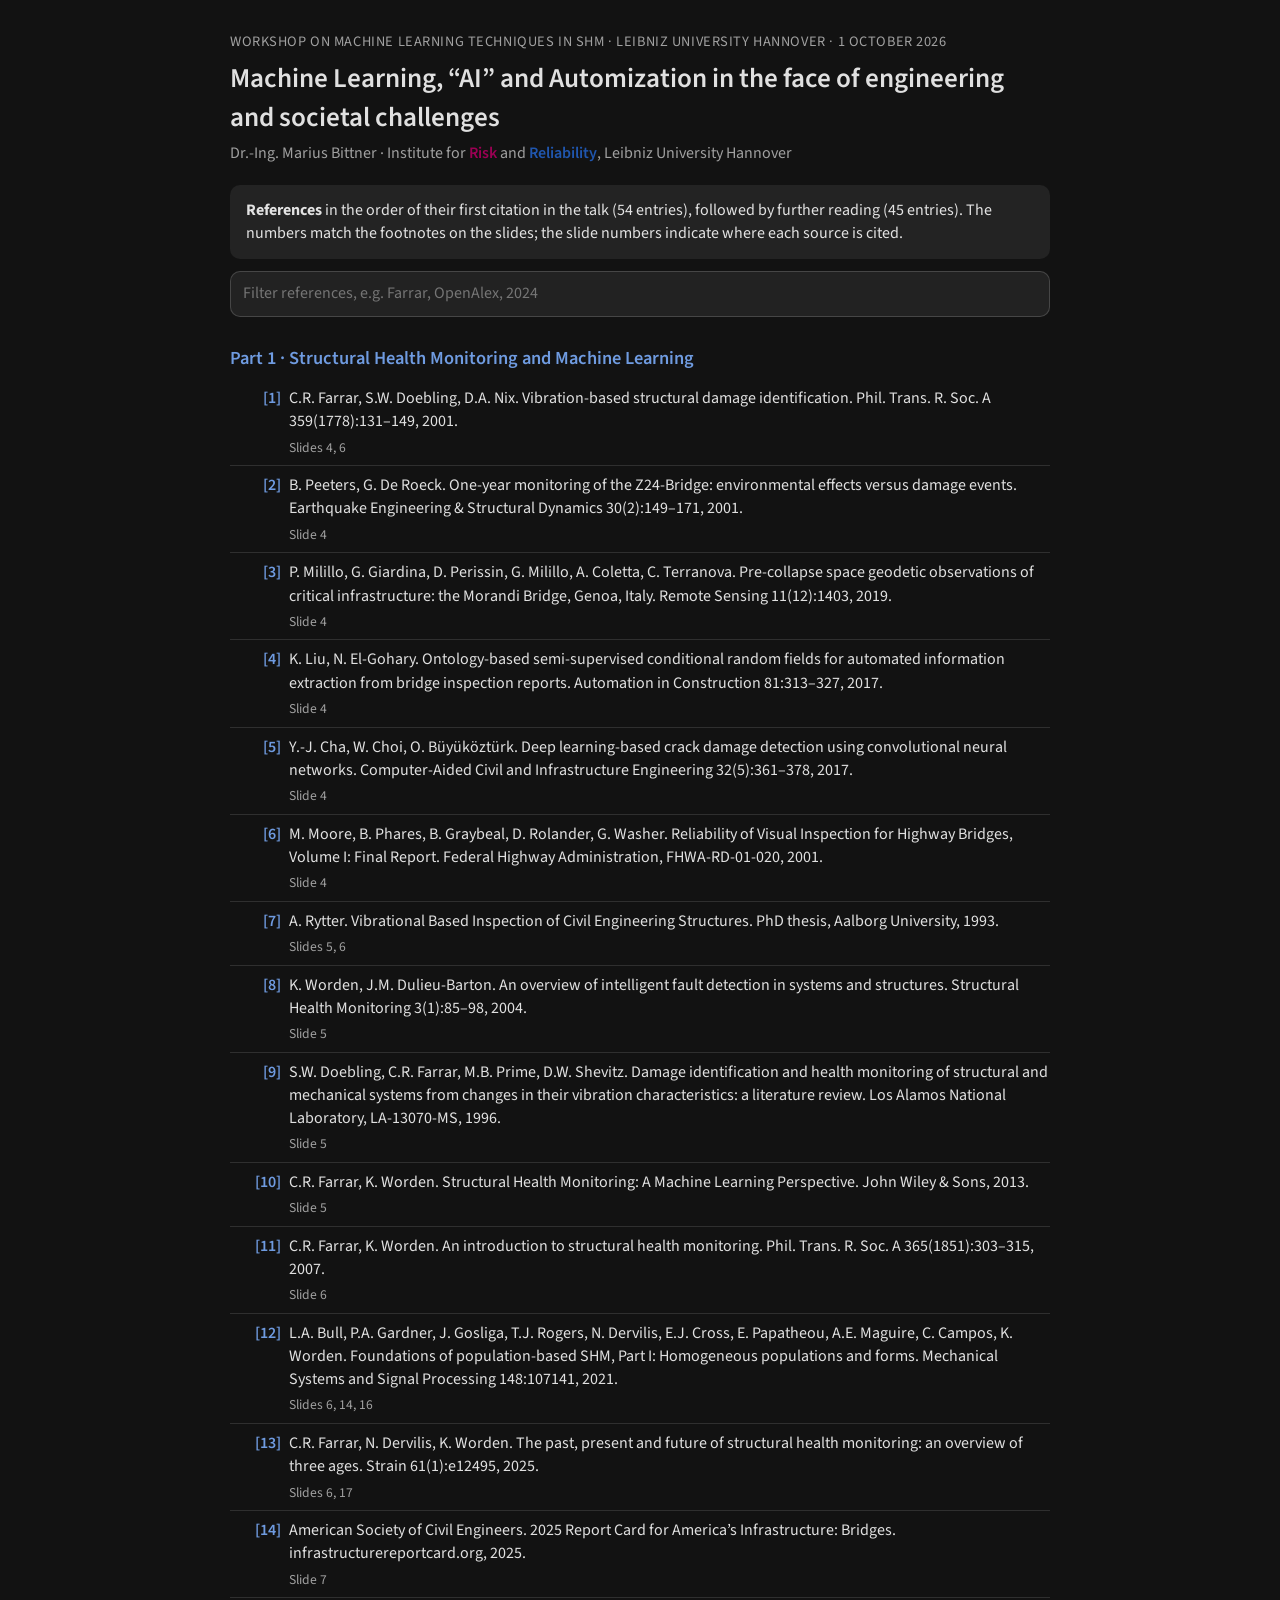
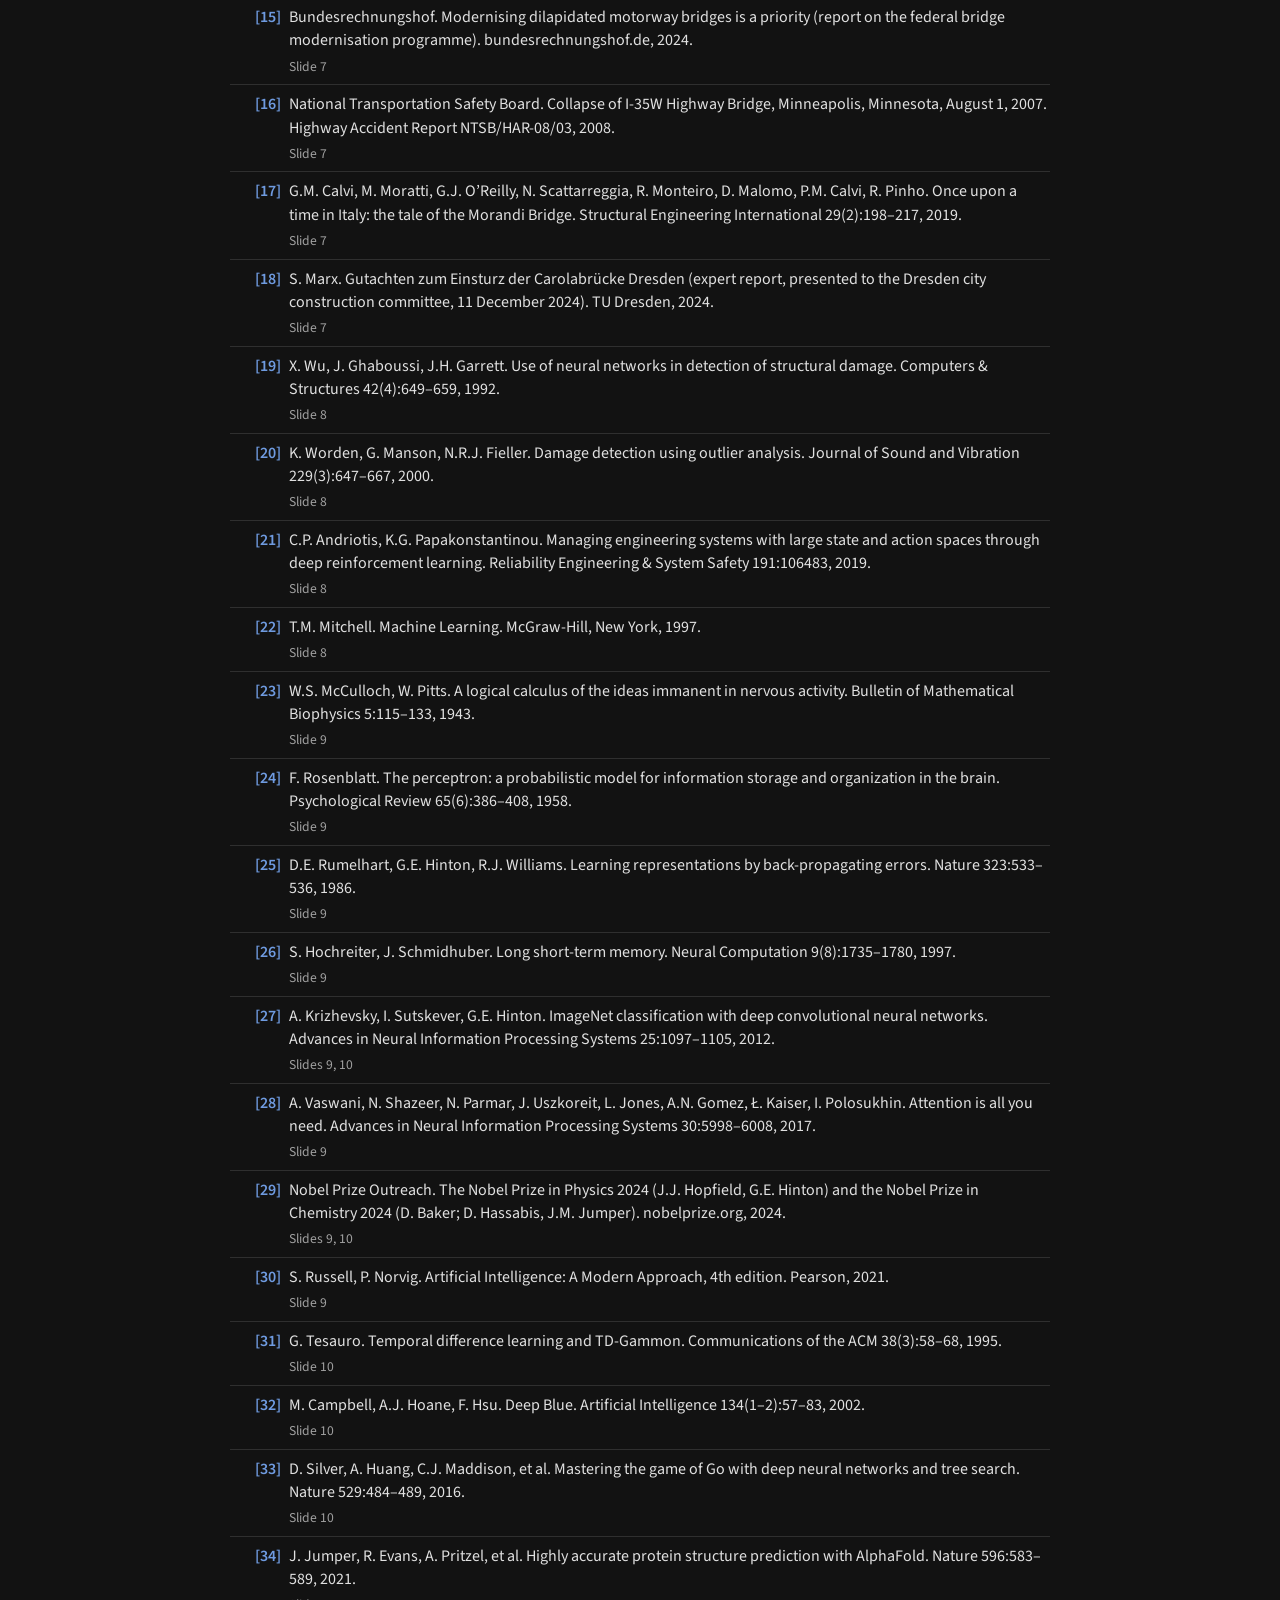
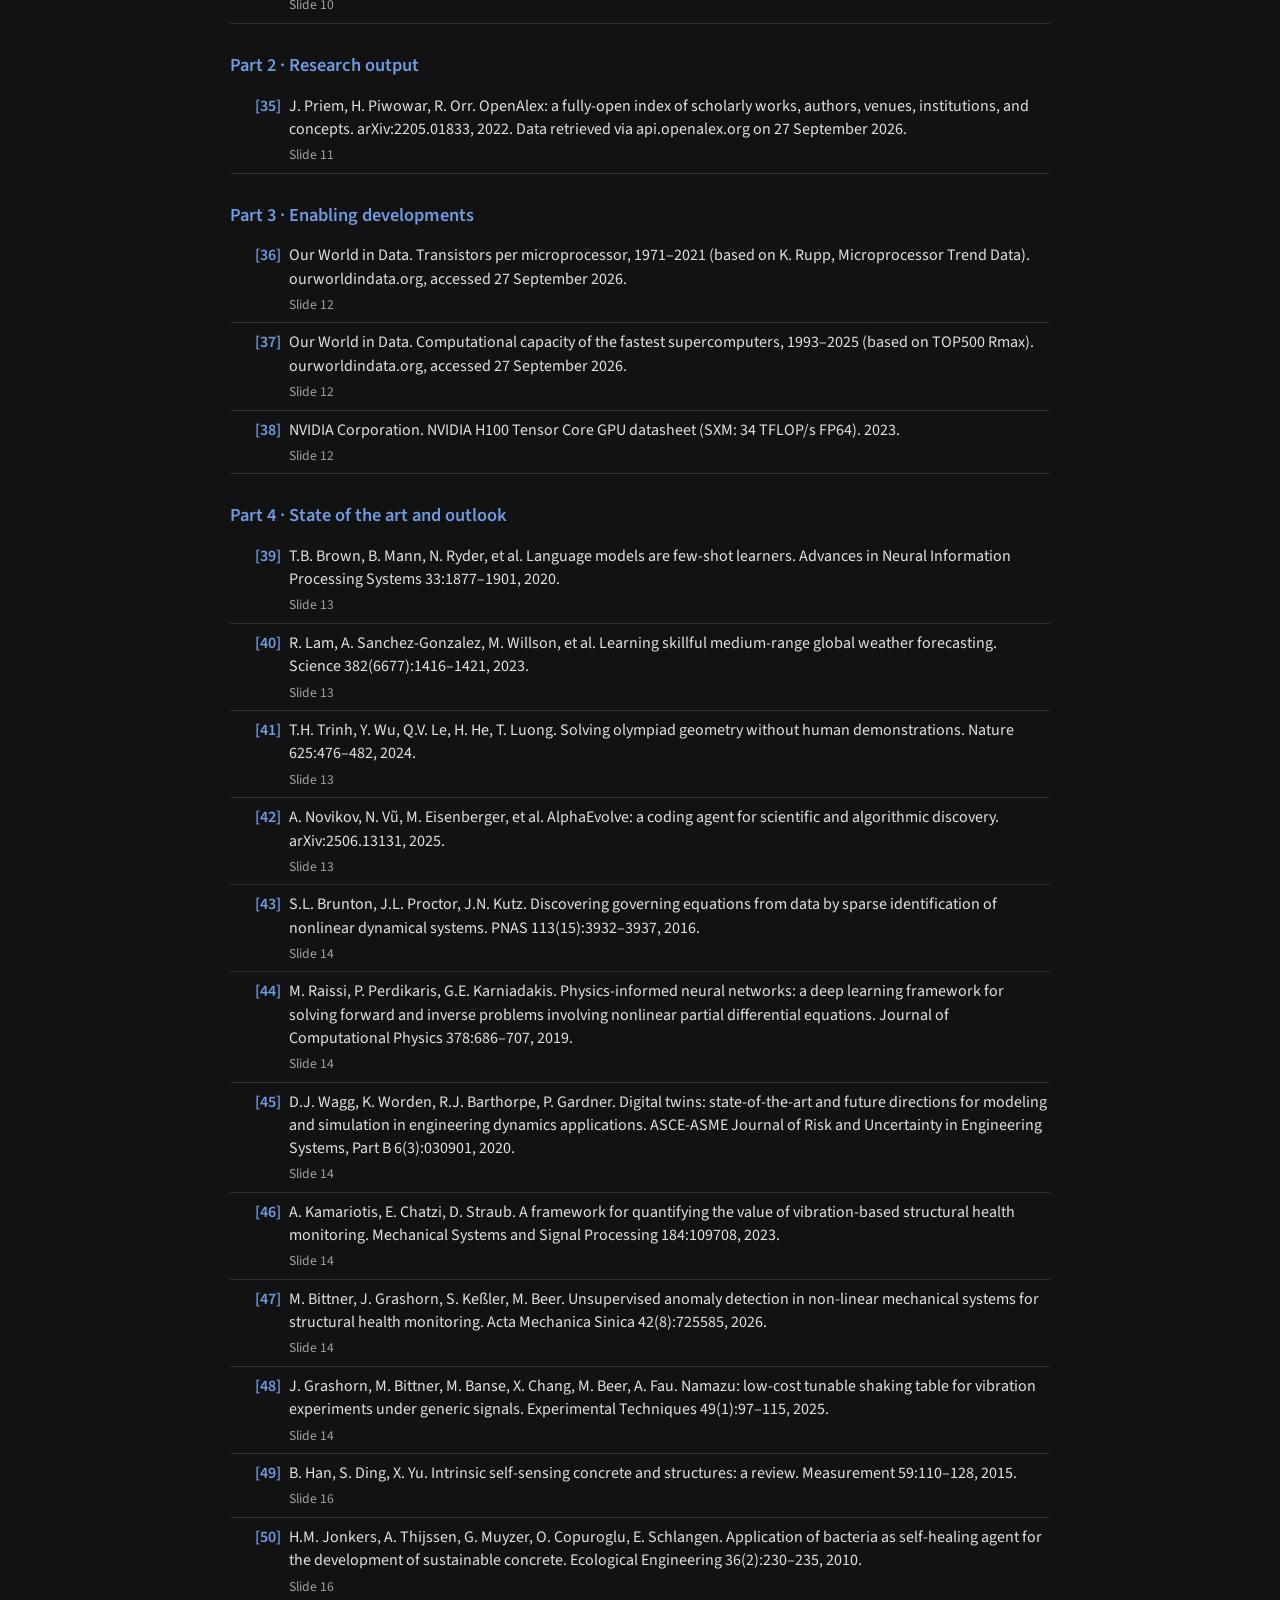
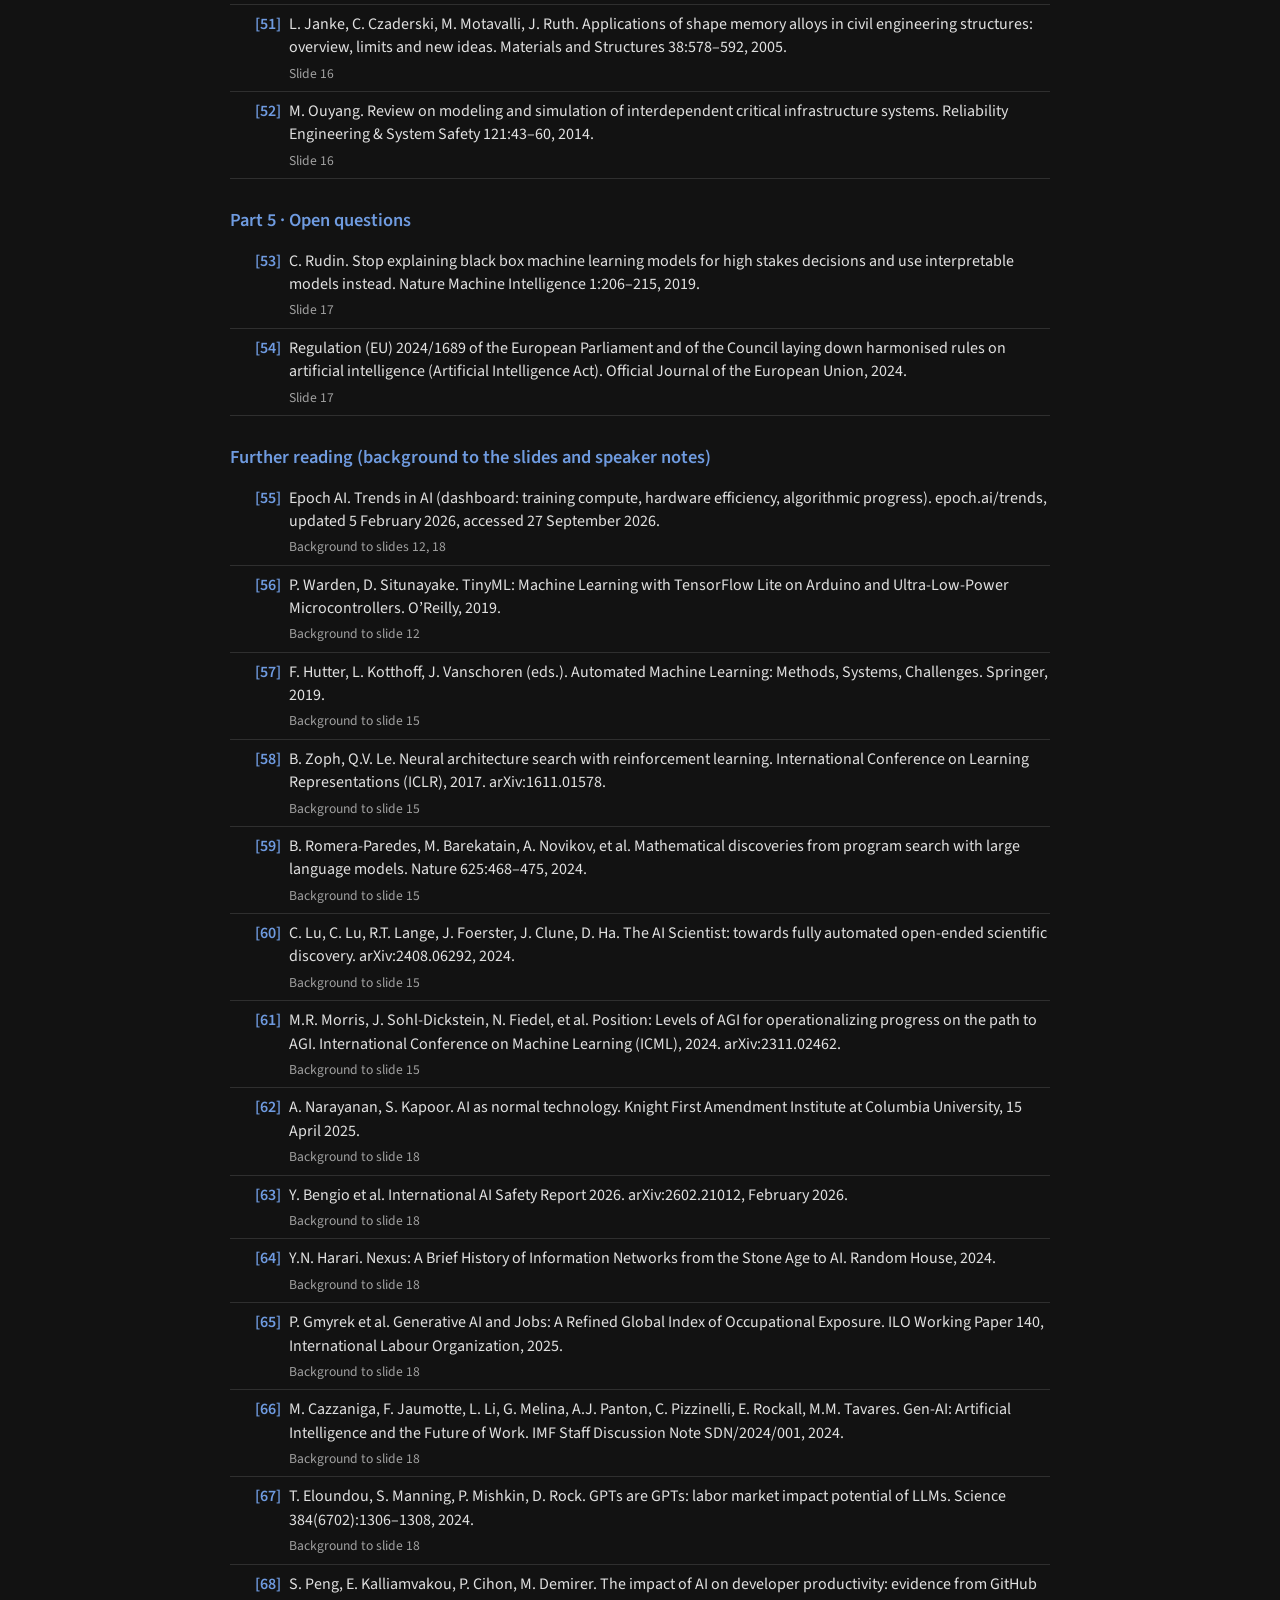
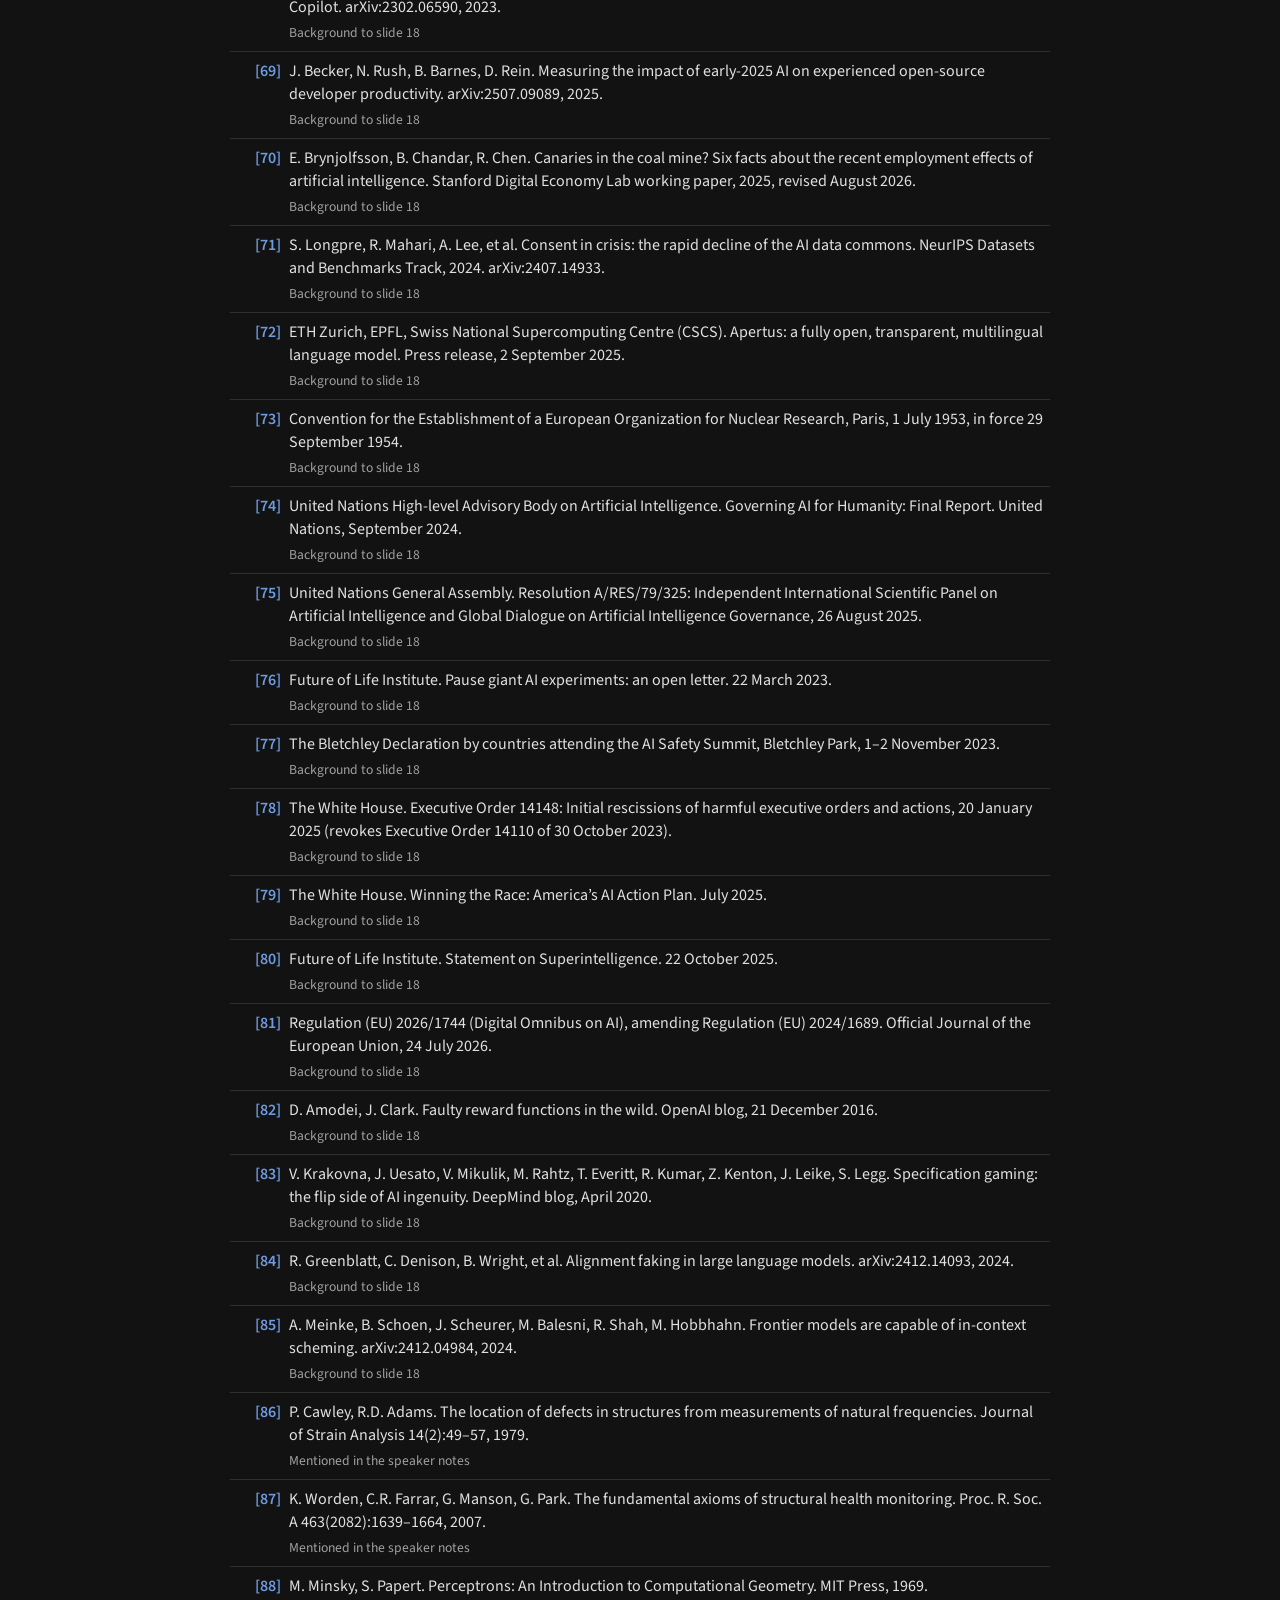
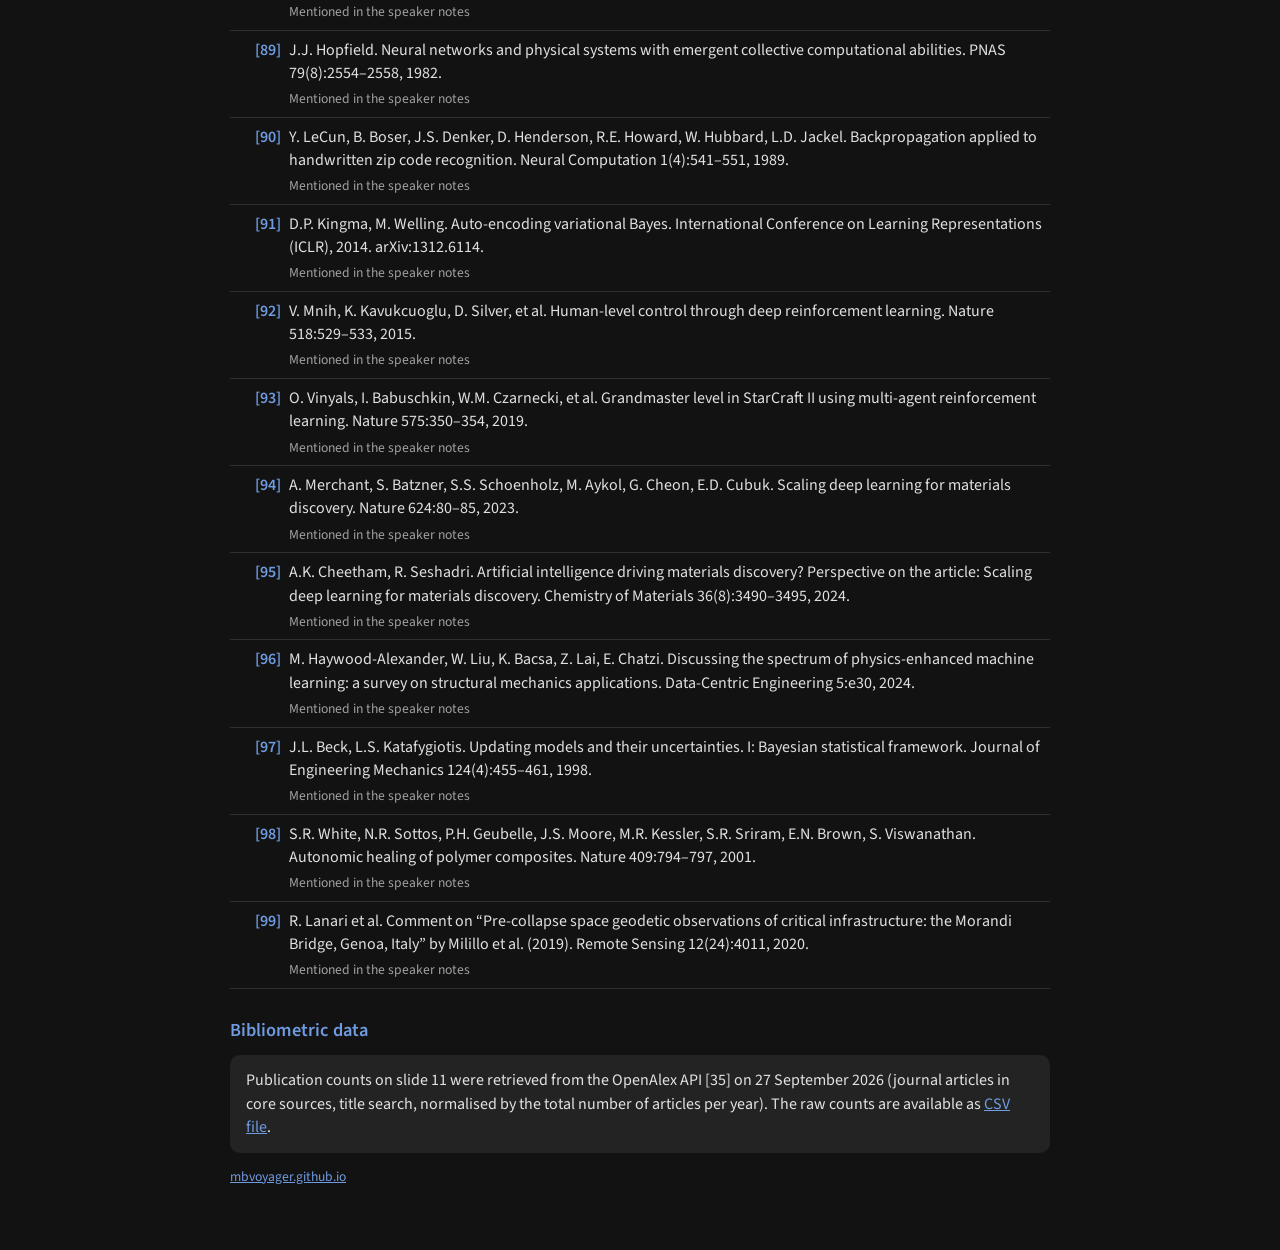
==== commit 162452c9: "Update reference page to keynote v7 (backup slides removed, further reading)" ====
--- a/shm26/index.html
+++ b/shm26/index.html
@@ -19,7 +19,7 @@
       </p>
 
       <div class="card">
-        <strong>References</strong> in the order of their first citation in the talk (99 entries).
+        <strong>References</strong> in the order of their first citation in the talk (54 entries), followed by further reading (45 entries).
         The numbers match the footnotes on the slides; the slide numbers indicate where each source is cited.
       </div>
 
@@ -39,14 +39,14 @@
         <li id="ref-9"><span class="num">[9]</span><span class="text">S.W. Doebling, C.R. Farrar, M.B. Prime, D.W. Shevitz. Damage identification and health monitoring of structural and mechanical systems from changes in their vibration characteristics: a literature review. Los Alamos National Laboratory, LA-13070-MS, 1996.</span><span class="slides">Slide 5</span></li>
         <li id="ref-10"><span class="num">[10]</span><span class="text">C.R. Farrar, K. Worden. Structural Health Monitoring: A Machine Learning Perspective. John Wiley &amp; Sons, 2013.</span><span class="slides">Slide 5</span></li>
         <li id="ref-11"><span class="num">[11]</span><span class="text">C.R. Farrar, K. Worden. An introduction to structural health monitoring. Phil. Trans. R. Soc. A 365(1851):303–315, 2007.</span><span class="slides">Slide 6</span></li>
-        <li id="ref-12"><span class="num">[12]</span><span class="text">L.A. Bull, P.A. Gardner, J. Gosliga, T.J. Rogers, N. Dervilis, E.J. Cross, E. Papatheou, A.E. Maguire, C. Campos, K. Worden. Foundations of population-based SHM, Part I: Homogeneous populations and forms. Mechanical Systems and Signal Processing 148:107141, 2021.</span><span class="slides">Slides 6, 15, 17</span></li>
-        <li id="ref-13"><span class="num">[13]</span><span class="text">C.R. Farrar, N. Dervilis, K. Worden. The past, present and future of structural health monitoring: an overview of three ages. Strain 61(1):e12495, 2025.</span><span class="slides">Slides 6, 18</span></li>
+        <li id="ref-12"><span class="num">[12]</span><span class="text">L.A. Bull, P.A. Gardner, J. Gosliga, T.J. Rogers, N. Dervilis, E.J. Cross, E. Papatheou, A.E. Maguire, C. Campos, K. Worden. Foundations of population-based SHM, Part I: Homogeneous populations and forms. Mechanical Systems and Signal Processing 148:107141, 2021.</span><span class="slides">Slides 6, 14, 16</span></li>
+        <li id="ref-13"><span class="num">[13]</span><span class="text">C.R. Farrar, N. Dervilis, K. Worden. The past, present and future of structural health monitoring: an overview of three ages. Strain 61(1):e12495, 2025.</span><span class="slides">Slides 6, 17</span></li>
         <li id="ref-14"><span class="num">[14]</span><span class="text">American Society of Civil Engineers. 2025 Report Card for America’s Infrastructure: Bridges. infrastructurereportcard.org, 2025.</span><span class="slides">Slide 7</span></li>
         <li id="ref-15"><span class="num">[15]</span><span class="text">Bundesrechnungshof. Modernising dilapidated motorway bridges is a priority (report on the federal bridge modernisation programme). bundesrechnungshof.de, 2024.</span><span class="slides">Slide 7</span></li>
         <li id="ref-16"><span class="num">[16]</span><span class="text">National Transportation Safety Board. Collapse of I-35W Highway Bridge, Minneapolis, Minnesota, August 1, 2007. Highway Accident Report NTSB/HAR-08/03, 2008.</span><span class="slides">Slide 7</span></li>
         <li id="ref-17"><span class="num">[17]</span><span class="text">G.M. Calvi, M. Moratti, G.J. O’Reilly, N. Scattarreggia, R. Monteiro, D. Malomo, P.M. Calvi, R. Pinho. Once upon a time in Italy: the tale of the Morandi Bridge. Structural Engineering International 29(2):198–217, 2019.</span><span class="slides">Slide 7</span></li>
         <li id="ref-18"><span class="num">[18]</span><span class="text">S. Marx. Gutachten zum Einsturz der Carolabrücke Dresden (expert report, presented to the Dresden city construction committee, 11 December 2024). TU Dresden, 2024.</span><span class="slides">Slide 7</span></li>
-        <li id="ref-19"><span class="num">[19]</span><span class="text">X. Wu, J. Ghaboussi, J.H. Garrett. Use of neural networks in detection of structural damage. Computers &amp; Structures 42(4):649–659, 1992.</span><span class="slides">Slides 8, 12</span></li>
+        <li id="ref-19"><span class="num">[19]</span><span class="text">X. Wu, J. Ghaboussi, J.H. Garrett. Use of neural networks in detection of structural damage. Computers &amp; Structures 42(4):649–659, 1992.</span><span class="slides">Slide 8</span></li>
         <li id="ref-20"><span class="num">[20]</span><span class="text">K. Worden, G. Manson, N.R.J. Fieller. Damage detection using outlier analysis. Journal of Sound and Vibration 229(3):647–667, 2000.</span><span class="slides">Slide 8</span></li>
         <li id="ref-21"><span class="num">[21]</span><span class="text">C.P. Andriotis, K.G. Papakonstantinou. Managing engineering systems with large state and action spaces through deep reinforcement learning. Reliability Engineering &amp; System Safety 191:106483, 2019.</span><span class="slides">Slide 8</span></li>
         <li id="ref-22"><span class="num">[22]</span><span class="text">T.M. Mitchell. Machine Learning. McGraw-Hill, New York, 1997.</span><span class="slides">Slide 8</span></li>
@@ -65,72 +65,69 @@
       </ol>
       <h2 class="part">Part 2 · Research output</h2>
       <ol class="refs">
-        <li id="ref-35"><span class="num">[35]</span><span class="text">J. Priem, H. Piwowar, R. Orr. OpenAlex: a fully-open index of scholarly works, authors, venues, institutions, and concepts. arXiv:2205.01833, 2022. Data retrieved via api.openalex.org on 27 September 2026.</span><span class="slides">Slides 11, 12; backup slides 23, 24</span></li>
+        <li id="ref-35"><span class="num">[35]</span><span class="text">J. Priem, H. Piwowar, R. Orr. OpenAlex: a fully-open index of scholarly works, authors, venues, institutions, and concepts. arXiv:2205.01833, 2022. Data retrieved via api.openalex.org on 27 September 2026.</span><span class="slides">Slide 11</span></li>
       </ol>
       <h2 class="part">Part 3 · Enabling developments</h2>
       <ol class="refs">
-        <li id="ref-36"><span class="num">[36]</span><span class="text">Our World in Data. Transistors per microprocessor, 1971–2021 (based on K. Rupp, Microprocessor Trend Data). ourworldindata.org, accessed 27 September 2026.</span><span class="slides">Slide 13</span></li>
-        <li id="ref-37"><span class="num">[37]</span><span class="text">Our World in Data. Computational capacity of the fastest supercomputers, 1993–2025 (based on TOP500 Rmax). ourworldindata.org, accessed 27 September 2026.</span><span class="slides">Slide 13</span></li>
-        <li id="ref-38"><span class="num">[38]</span><span class="text">NVIDIA Corporation. NVIDIA H100 Tensor Core GPU datasheet (SXM: 34 TFLOP/s FP64). 2023.</span><span class="slides">Slide 13</span></li>
+        <li id="ref-36"><span class="num">[36]</span><span class="text">Our World in Data. Transistors per microprocessor, 1971–2021 (based on K. Rupp, Microprocessor Trend Data). ourworldindata.org, accessed 27 September 2026.</span><span class="slides">Slide 12</span></li>
+        <li id="ref-37"><span class="num">[37]</span><span class="text">Our World in Data. Computational capacity of the fastest supercomputers, 1993–2025 (based on TOP500 Rmax). ourworldindata.org, accessed 27 September 2026.</span><span class="slides">Slide 12</span></li>
+        <li id="ref-38"><span class="num">[38]</span><span class="text">NVIDIA Corporation. NVIDIA H100 Tensor Core GPU datasheet (SXM: 34 TFLOP/s FP64). 2023.</span><span class="slides">Slide 12</span></li>
       </ol>
       <h2 class="part">Part 4 · State of the art and outlook</h2>
       <ol class="refs">
-        <li id="ref-39"><span class="num">[39]</span><span class="text">T.B. Brown, B. Mann, N. Ryder, et al. Language models are few-shot learners. Advances in Neural Information Processing Systems 33:1877–1901, 2020.</span><span class="slides">Slide 14</span></li>
-        <li id="ref-40"><span class="num">[40]</span><span class="text">R. Lam, A. Sanchez-Gonzalez, M. Willson, et al. Learning skillful medium-range global weather forecasting. Science 382(6677):1416–1421, 2023.</span><span class="slides">Slide 14</span></li>
-        <li id="ref-41"><span class="num">[41]</span><span class="text">T.H. Trinh, Y. Wu, Q.V. Le, H. He, T. Luong. Solving olympiad geometry without human demonstrations. Nature 625:476–482, 2024.</span><span class="slides">Slide 14</span></li>
-        <li id="ref-42"><span class="num">[42]</span><span class="text">A. Novikov, N. Vũ, M. Eisenberger, et al. AlphaEvolve: a coding agent for scientific and algorithmic discovery. arXiv:2506.13131, 2025.</span><span class="slides">Slide 14; backup slide 26</span></li>
-        <li id="ref-43"><span class="num">[43]</span><span class="text">S.L. Brunton, J.L. Proctor, J.N. Kutz. Discovering governing equations from data by sparse identification of nonlinear dynamical systems. PNAS 113(15):3932–3937, 2016.</span><span class="slides">Slide 15</span></li>
-        <li id="ref-44"><span class="num">[44]</span><span class="text">M. Raissi, P. Perdikaris, G.E. Karniadakis. Physics-informed neural networks: a deep learning framework for solving forward and inverse problems involving nonlinear partial differential equations. Journal of Computational Physics 378:686–707, 2019.</span><span class="slides">Slide 15</span></li>
-        <li id="ref-45"><span class="num">[45]</span><span class="text">D.J. Wagg, K. Worden, R.J. Barthorpe, P. Gardner. Digital twins: state-of-the-art and future directions for modeling and simulation in engineering dynamics applications. ASCE-ASME Journal of Risk and Uncertainty in Engineering Systems, Part B 6(3):030901, 2020.</span><span class="slides">Slide 15; backup slide 26</span></li>
-        <li id="ref-46"><span class="num">[46]</span><span class="text">A. Kamariotis, E. Chatzi, D. Straub. A framework for quantifying the value of vibration-based structural health monitoring. Mechanical Systems and Signal Processing 184:109708, 2023.</span><span class="slides">Slide 15</span></li>
-        <li id="ref-47"><span class="num">[47]</span><span class="text">M. Bittner, J. Grashorn, S. Keßler, M. Beer. Unsupervised anomaly detection in non-linear mechanical systems for structural health monitoring. Acta Mechanica Sinica 42(8):725585, 2026.</span><span class="slides">Slide 15</span></li>
-        <li id="ref-48"><span class="num">[48]</span><span class="text">J. Grashorn, M. Bittner, M. Banse, X. Chang, M. Beer, A. Fau. Namazu: low-cost tunable shaking table for vibration experiments under generic signals. Experimental Techniques 49(1):97–115, 2025.</span><span class="slides">Slide 15</span></li>
-        <li id="ref-49"><span class="num">[49]</span><span class="text">B. Han, S. Ding, X. Yu. Intrinsic self-sensing concrete and structures: a review. Measurement 59:110–128, 2015.</span><span class="slides">Slide 17</span></li>
-        <li id="ref-50"><span class="num">[50]</span><span class="text">H.M. Jonkers, A. Thijssen, G. Muyzer, O. Copuroglu, E. Schlangen. Application of bacteria as self-healing agent for the development of sustainable concrete. Ecological Engineering 36(2):230–235, 2010.</span><span class="slides">Slide 17</span></li>
-        <li id="ref-51"><span class="num">[51]</span><span class="text">L. Janke, C. Czaderski, M. Motavalli, J. Ruth. Applications of shape memory alloys in civil engineering structures: overview, limits and new ideas. Materials and Structures 38:578–592, 2005.</span><span class="slides">Slide 17</span></li>
-        <li id="ref-52"><span class="num">[52]</span><span class="text">M. Ouyang. Review on modeling and simulation of interdependent critical infrastructure systems. Reliability Engineering &amp; System Safety 121:43–60, 2014.</span><span class="slides">Slide 17</span></li>
+        <li id="ref-39"><span class="num">[39]</span><span class="text">T.B. Brown, B. Mann, N. Ryder, et al. Language models are few-shot learners. Advances in Neural Information Processing Systems 33:1877–1901, 2020.</span><span class="slides">Slide 13</span></li>
+        <li id="ref-40"><span class="num">[40]</span><span class="text">R. Lam, A. Sanchez-Gonzalez, M. Willson, et al. Learning skillful medium-range global weather forecasting. Science 382(6677):1416–1421, 2023.</span><span class="slides">Slide 13</span></li>
+        <li id="ref-41"><span class="num">[41]</span><span class="text">T.H. Trinh, Y. Wu, Q.V. Le, H. He, T. Luong. Solving olympiad geometry without human demonstrations. Nature 625:476–482, 2024.</span><span class="slides">Slide 13</span></li>
+        <li id="ref-42"><span class="num">[42]</span><span class="text">A. Novikov, N. Vũ, M. Eisenberger, et al. AlphaEvolve: a coding agent for scientific and algorithmic discovery. arXiv:2506.13131, 2025.</span><span class="slides">Slide 13</span></li>
+        <li id="ref-43"><span class="num">[43]</span><span class="text">S.L. Brunton, J.L. Proctor, J.N. Kutz. Discovering governing equations from data by sparse identification of nonlinear dynamical systems. PNAS 113(15):3932–3937, 2016.</span><span class="slides">Slide 14</span></li>
+        <li id="ref-44"><span class="num">[44]</span><span class="text">M. Raissi, P. Perdikaris, G.E. Karniadakis. Physics-informed neural networks: a deep learning framework for solving forward and inverse problems involving nonlinear partial differential equations. Journal of Computational Physics 378:686–707, 2019.</span><span class="slides">Slide 14</span></li>
+        <li id="ref-45"><span class="num">[45]</span><span class="text">D.J. Wagg, K. Worden, R.J. Barthorpe, P. Gardner. Digital twins: state-of-the-art and future directions for modeling and simulation in engineering dynamics applications. ASCE-ASME Journal of Risk and Uncertainty in Engineering Systems, Part B 6(3):030901, 2020.</span><span class="slides">Slide 14</span></li>
+        <li id="ref-46"><span class="num">[46]</span><span class="text">A. Kamariotis, E. Chatzi, D. Straub. A framework for quantifying the value of vibration-based structural health monitoring. Mechanical Systems and Signal Processing 184:109708, 2023.</span><span class="slides">Slide 14</span></li>
+        <li id="ref-47"><span class="num">[47]</span><span class="text">M. Bittner, J. Grashorn, S. Keßler, M. Beer. Unsupervised anomaly detection in non-linear mechanical systems for structural health monitoring. Acta Mechanica Sinica 42(8):725585, 2026.</span><span class="slides">Slide 14</span></li>
+        <li id="ref-48"><span class="num">[48]</span><span class="text">J. Grashorn, M. Bittner, M. Banse, X. Chang, M. Beer, A. Fau. Namazu: low-cost tunable shaking table for vibration experiments under generic signals. Experimental Techniques 49(1):97–115, 2025.</span><span class="slides">Slide 14</span></li>
+        <li id="ref-49"><span class="num">[49]</span><span class="text">B. Han, S. Ding, X. Yu. Intrinsic self-sensing concrete and structures: a review. Measurement 59:110–128, 2015.</span><span class="slides">Slide 16</span></li>
+        <li id="ref-50"><span class="num">[50]</span><span class="text">H.M. Jonkers, A. Thijssen, G. Muyzer, O. Copuroglu, E. Schlangen. Application of bacteria as self-healing agent for the development of sustainable concrete. Ecological Engineering 36(2):230–235, 2010.</span><span class="slides">Slide 16</span></li>
+        <li id="ref-51"><span class="num">[51]</span><span class="text">L. Janke, C. Czaderski, M. Motavalli, J. Ruth. Applications of shape memory alloys in civil engineering structures: overview, limits and new ideas. Materials and Structures 38:578–592, 2005.</span><span class="slides">Slide 16</span></li>
+        <li id="ref-52"><span class="num">[52]</span><span class="text">M. Ouyang. Review on modeling and simulation of interdependent critical infrastructure systems. Reliability Engineering &amp; System Safety 121:43–60, 2014.</span><span class="slides">Slide 16</span></li>
       </ol>
       <h2 class="part">Part 5 · Open questions</h2>
       <ol class="refs">
-        <li id="ref-53"><span class="num">[53]</span><span class="text">C. Rudin. Stop explaining black box machine learning models for high stakes decisions and use interpretable models instead. Nature Machine Intelligence 1:206–215, 2019.</span><span class="slides">Slide 18</span></li>
-        <li id="ref-54"><span class="num">[54]</span><span class="text">Regulation (EU) 2024/1689 of the European Parliament and of the Council laying down harmonised rules on artificial intelligence (Artificial Intelligence Act). Official Journal of the European Union, 2024.</span><span class="slides">Slide 18; backup slides 27, 30</span></li>
+        <li id="ref-53"><span class="num">[53]</span><span class="text">C. Rudin. Stop explaining black box machine learning models for high stakes decisions and use interpretable models instead. Nature Machine Intelligence 1:206–215, 2019.</span><span class="slides">Slide 17</span></li>
+        <li id="ref-54"><span class="num">[54]</span><span class="text">Regulation (EU) 2024/1689 of the European Parliament and of the Council laying down harmonised rules on artificial intelligence (Artificial Intelligence Act). Official Journal of the European Union, 2024.</span><span class="slides">Slide 17</span></li>
       </ol>
-      <h2 class="part">Backup slides (hidden in the talk, shown on request)</h2>
+      <h2 class="part">Further reading (background to the slides and speaker notes)</h2>
       <ol class="refs">
-        <li id="ref-55"><span class="num">[55]</span><span class="text">Epoch AI. Trends in AI (dashboard: training compute, hardware efficiency, algorithmic progress). epoch.ai/trends, updated 5 February 2026, accessed 27 September 2026.</span><span class="slides">backup slides 25, 29</span></li>
-        <li id="ref-56"><span class="num">[56]</span><span class="text">P. Warden, D. Situnayake. TinyML: Machine Learning with TensorFlow Lite on Arduino and Ultra-Low-Power Microcontrollers. O’Reilly, 2019.</span><span class="slides">backup slide 25</span></li>
-        <li id="ref-57"><span class="num">[57]</span><span class="text">F. Hutter, L. Kotthoff, J. Vanschoren (eds.). Automated Machine Learning: Methods, Systems, Challenges. Springer, 2019.</span><span class="slides">backup slide 26</span></li>
-        <li id="ref-58"><span class="num">[58]</span><span class="text">B. Zoph, Q.V. Le. Neural architecture search with reinforcement learning. International Conference on Learning Representations (ICLR), 2017. arXiv:1611.01578.</span><span class="slides">backup slide 26</span></li>
-        <li id="ref-59"><span class="num">[59]</span><span class="text">B. Romera-Paredes, M. Barekatain, A. Novikov, et al. Mathematical discoveries from program search with large language models. Nature 625:468–475, 2024.</span><span class="slides">backup slide 26</span></li>
-        <li id="ref-60"><span class="num">[60]</span><span class="text">C. Lu, C. Lu, R.T. Lange, J. Foerster, J. Clune, D. Ha. The AI Scientist: towards fully automated open-ended scientific discovery. arXiv:2408.06292, 2024.</span><span class="slides">backup slide 26</span></li>
-        <li id="ref-61"><span class="num">[61]</span><span class="text">M.R. Morris, J. Sohl-Dickstein, N. Fiedel, et al. Position: Levels of AGI for operationalizing progress on the path to AGI. International Conference on Machine Learning (ICML), 2024. arXiv:2311.02462.</span><span class="slides">backup slide 26</span></li>
-        <li id="ref-62"><span class="num">[62]</span><span class="text">A. Narayanan, S. Kapoor. AI as normal technology. Knight First Amendment Institute at Columbia University, 15 April 2025.</span><span class="slides">backup slides 27, 30</span></li>
-        <li id="ref-63"><span class="num">[63]</span><span class="text">Y. Bengio et al. International AI Safety Report 2026. arXiv:2602.21012, February 2026.</span><span class="slides">backup slides 27, 30, 31</span></li>
-        <li id="ref-64"><span class="num">[64]</span><span class="text">Y.N. Harari. Nexus: A Brief History of Information Networks from the Stone Age to AI. Random House, 2024.</span><span class="slides">backup slide 27</span></li>
-        <li id="ref-65"><span class="num">[65]</span><span class="text">P. Gmyrek et al. Generative AI and Jobs: A Refined Global Index of Occupational Exposure. ILO Working Paper 140, International Labour Organization, 2025.</span><span class="slides">backup slide 28</span></li>
-        <li id="ref-66"><span class="num">[66]</span><span class="text">M. Cazzaniga, F. Jaumotte, L. Li, G. Melina, A.J. Panton, C. Pizzinelli, E. Rockall, M.M. Tavares. Gen-AI: Artificial Intelligence and the Future of Work. IMF Staff Discussion Note SDN/2024/001, 2024.</span><span class="slides">backup slide 28</span></li>
-        <li id="ref-67"><span class="num">[67]</span><span class="text">T. Eloundou, S. Manning, P. Mishkin, D. Rock. GPTs are GPTs: labor market impact potential of LLMs. Science 384(6702):1306–1308, 2024.</span><span class="slides">backup slide 28</span></li>
-        <li id="ref-68"><span class="num">[68]</span><span class="text">S. Peng, E. Kalliamvakou, P. Cihon, M. Demirer. The impact of AI on developer productivity: evidence from GitHub Copilot. arXiv:2302.06590, 2023.</span><span class="slides">backup slide 28</span></li>
-        <li id="ref-69"><span class="num">[69]</span><span class="text">J. Becker, N. Rush, B. Barnes, D. Rein. Measuring the impact of early-2025 AI on experienced open-source developer productivity. arXiv:2507.09089, 2025.</span><span class="slides">backup slide 28</span></li>
-        <li id="ref-70"><span class="num">[70]</span><span class="text">E. Brynjolfsson, B. Chandar, R. Chen. Canaries in the coal mine? Six facts about the recent employment effects of artificial intelligence. Stanford Digital Economy Lab working paper, 2025, revised August 2026.</span><span class="slides">backup slide 28</span></li>
-        <li id="ref-71"><span class="num">[71]</span><span class="text">S. Longpre, R. Mahari, A. Lee, et al. Consent in crisis: the rapid decline of the AI data commons. NeurIPS Datasets and Benchmarks Track, 2024. arXiv:2407.14933.</span><span class="slides">backup slide 29</span></li>
-        <li id="ref-72"><span class="num">[72]</span><span class="text">ETH Zurich, EPFL, Swiss National Supercomputing Centre (CSCS). Apertus: a fully open, transparent, multilingual language model. Press release, 2 September 2025.</span><span class="slides">backup slide 29</span></li>
-        <li id="ref-73"><span class="num">[73]</span><span class="text">Convention for the Establishment of a European Organization for Nuclear Research, Paris, 1 July 1953, in force 29 September 1954.</span><span class="slides">backup slide 29</span></li>
-        <li id="ref-74"><span class="num">[74]</span><span class="text">United Nations High-level Advisory Body on Artificial Intelligence. Governing AI for Humanity: Final Report. United Nations, September 2024.</span><span class="slides">backup slide 29</span></li>
-        <li id="ref-75"><span class="num">[75]</span><span class="text">United Nations General Assembly. Resolution A/RES/79/325: Independent International Scientific Panel on Artificial Intelligence and Global Dialogue on Artificial Intelligence Governance, 26 August 2025.</span><span class="slides">backup slides 29, 30</span></li>
-        <li id="ref-76"><span class="num">[76]</span><span class="text">Future of Life Institute. Pause giant AI experiments: an open letter. 22 March 2023.</span><span class="slides">backup slide 30</span></li>
-        <li id="ref-77"><span class="num">[77]</span><span class="text">The Bletchley Declaration by countries attending the AI Safety Summit, Bletchley Park, 1–2 November 2023.</span><span class="slides">backup slide 30</span></li>
-        <li id="ref-78"><span class="num">[78]</span><span class="text">The White House. Executive Order 14148: Initial rescissions of harmful executive orders and actions, 20 January 2025 (revokes Executive Order 14110 of 30 October 2023).</span><span class="slides">backup slide 30</span></li>
-        <li id="ref-79"><span class="num">[79]</span><span class="text">The White House. Winning the Race: America’s AI Action Plan. July 2025.</span><span class="slides">backup slide 30</span></li>
-        <li id="ref-80"><span class="num">[80]</span><span class="text">Future of Life Institute. Statement on Superintelligence. 22 October 2025.</span><span class="slides">backup slide 30</span></li>
-        <li id="ref-81"><span class="num">[81]</span><span class="text">Regulation (EU) 2026/1744 (Digital Omnibus on AI), amending Regulation (EU) 2024/1689. Official Journal of the European Union, 24 July 2026.</span><span class="slides">backup slide 30</span></li>
-        <li id="ref-82"><span class="num">[82]</span><span class="text">D. Amodei, J. Clark. Faulty reward functions in the wild. OpenAI blog, 21 December 2016.</span><span class="slides">backup slide 31</span></li>
-        <li id="ref-83"><span class="num">[83]</span><span class="text">V. Krakovna, J. Uesato, V. Mikulik, M. Rahtz, T. Everitt, R. Kumar, Z. Kenton, J. Leike, S. Legg. Specification gaming: the flip side of AI ingenuity. DeepMind blog, April 2020.</span><span class="slides">backup slide 31</span></li>
-        <li id="ref-84"><span class="num">[84]</span><span class="text">R. Greenblatt, C. Denison, B. Wright, et al. Alignment faking in large language models. arXiv:2412.14093, 2024.</span><span class="slides">backup slide 31</span></li>
-        <li id="ref-85"><span class="num">[85]</span><span class="text">A. Meinke, B. Schoen, J. Scheurer, M. Balesni, R. Shah, M. Hobbhahn. Frontier models are capable of in-context scheming. arXiv:2412.04984, 2024.</span><span class="slides">backup slide 31</span></li>
-      </ol>
-      <h2 class="part">Further references (speaker notes)</h2>
-      <ol class="refs">
+        <li id="ref-55"><span class="num">[55]</span><span class="text">Epoch AI. Trends in AI (dashboard: training compute, hardware efficiency, algorithmic progress). epoch.ai/trends, updated 5 February 2026, accessed 27 September 2026.</span><span class="slides">Background to slides 12, 18</span></li>
+        <li id="ref-56"><span class="num">[56]</span><span class="text">P. Warden, D. Situnayake. TinyML: Machine Learning with TensorFlow Lite on Arduino and Ultra-Low-Power Microcontrollers. O’Reilly, 2019.</span><span class="slides">Background to slide 12</span></li>
+        <li id="ref-57"><span class="num">[57]</span><span class="text">F. Hutter, L. Kotthoff, J. Vanschoren (eds.). Automated Machine Learning: Methods, Systems, Challenges. Springer, 2019.</span><span class="slides">Background to slide 15</span></li>
+        <li id="ref-58"><span class="num">[58]</span><span class="text">B. Zoph, Q.V. Le. Neural architecture search with reinforcement learning. International Conference on Learning Representations (ICLR), 2017. arXiv:1611.01578.</span><span class="slides">Background to slide 15</span></li>
+        <li id="ref-59"><span class="num">[59]</span><span class="text">B. Romera-Paredes, M. Barekatain, A. Novikov, et al. Mathematical discoveries from program search with large language models. Nature 625:468–475, 2024.</span><span class="slides">Background to slide 15</span></li>
+        <li id="ref-60"><span class="num">[60]</span><span class="text">C. Lu, C. Lu, R.T. Lange, J. Foerster, J. Clune, D. Ha. The AI Scientist: towards fully automated open-ended scientific discovery. arXiv:2408.06292, 2024.</span><span class="slides">Background to slide 15</span></li>
+        <li id="ref-61"><span class="num">[61]</span><span class="text">M.R. Morris, J. Sohl-Dickstein, N. Fiedel, et al. Position: Levels of AGI for operationalizing progress on the path to AGI. International Conference on Machine Learning (ICML), 2024. arXiv:2311.02462.</span><span class="slides">Background to slide 15</span></li>
+        <li id="ref-62"><span class="num">[62]</span><span class="text">A. Narayanan, S. Kapoor. AI as normal technology. Knight First Amendment Institute at Columbia University, 15 April 2025.</span><span class="slides">Background to slide 18</span></li>
+        <li id="ref-63"><span class="num">[63]</span><span class="text">Y. Bengio et al. International AI Safety Report 2026. arXiv:2602.21012, February 2026.</span><span class="slides">Background to slide 18</span></li>
+        <li id="ref-64"><span class="num">[64]</span><span class="text">Y.N. Harari. Nexus: A Brief History of Information Networks from the Stone Age to AI. Random House, 2024.</span><span class="slides">Background to slide 18</span></li>
+        <li id="ref-65"><span class="num">[65]</span><span class="text">P. Gmyrek et al. Generative AI and Jobs: A Refined Global Index of Occupational Exposure. ILO Working Paper 140, International Labour Organization, 2025.</span><span class="slides">Background to slide 18</span></li>
+        <li id="ref-66"><span class="num">[66]</span><span class="text">M. Cazzaniga, F. Jaumotte, L. Li, G. Melina, A.J. Panton, C. Pizzinelli, E. Rockall, M.M. Tavares. Gen-AI: Artificial Intelligence and the Future of Work. IMF Staff Discussion Note SDN/2024/001, 2024.</span><span class="slides">Background to slide 18</span></li>
+        <li id="ref-67"><span class="num">[67]</span><span class="text">T. Eloundou, S. Manning, P. Mishkin, D. Rock. GPTs are GPTs: labor market impact potential of LLMs. Science 384(6702):1306–1308, 2024.</span><span class="slides">Background to slide 18</span></li>
+        <li id="ref-68"><span class="num">[68]</span><span class="text">S. Peng, E. Kalliamvakou, P. Cihon, M. Demirer. The impact of AI on developer productivity: evidence from GitHub Copilot. arXiv:2302.06590, 2023.</span><span class="slides">Background to slide 18</span></li>
+        <li id="ref-69"><span class="num">[69]</span><span class="text">J. Becker, N. Rush, B. Barnes, D. Rein. Measuring the impact of early-2025 AI on experienced open-source developer productivity. arXiv:2507.09089, 2025.</span><span class="slides">Background to slide 18</span></li>
+        <li id="ref-70"><span class="num">[70]</span><span class="text">E. Brynjolfsson, B. Chandar, R. Chen. Canaries in the coal mine? Six facts about the recent employment effects of artificial intelligence. Stanford Digital Economy Lab working paper, 2025, revised August 2026.</span><span class="slides">Background to slide 18</span></li>
+        <li id="ref-71"><span class="num">[71]</span><span class="text">S. Longpre, R. Mahari, A. Lee, et al. Consent in crisis: the rapid decline of the AI data commons. NeurIPS Datasets and Benchmarks Track, 2024. arXiv:2407.14933.</span><span class="slides">Background to slide 18</span></li>
+        <li id="ref-72"><span class="num">[72]</span><span class="text">ETH Zurich, EPFL, Swiss National Supercomputing Centre (CSCS). Apertus: a fully open, transparent, multilingual language model. Press release, 2 September 2025.</span><span class="slides">Background to slide 18</span></li>
+        <li id="ref-73"><span class="num">[73]</span><span class="text">Convention for the Establishment of a European Organization for Nuclear Research, Paris, 1 July 1953, in force 29 September 1954.</span><span class="slides">Background to slide 18</span></li>
+        <li id="ref-74"><span class="num">[74]</span><span class="text">United Nations High-level Advisory Body on Artificial Intelligence. Governing AI for Humanity: Final Report. United Nations, September 2024.</span><span class="slides">Background to slide 18</span></li>
+        <li id="ref-75"><span class="num">[75]</span><span class="text">United Nations General Assembly. Resolution A/RES/79/325: Independent International Scientific Panel on Artificial Intelligence and Global Dialogue on Artificial Intelligence Governance, 26 August 2025.</span><span class="slides">Background to slide 18</span></li>
+        <li id="ref-76"><span class="num">[76]</span><span class="text">Future of Life Institute. Pause giant AI experiments: an open letter. 22 March 2023.</span><span class="slides">Background to slide 18</span></li>
+        <li id="ref-77"><span class="num">[77]</span><span class="text">The Bletchley Declaration by countries attending the AI Safety Summit, Bletchley Park, 1–2 November 2023.</span><span class="slides">Background to slide 18</span></li>
+        <li id="ref-78"><span class="num">[78]</span><span class="text">The White House. Executive Order 14148: Initial rescissions of harmful executive orders and actions, 20 January 2025 (revokes Executive Order 14110 of 30 October 2023).</span><span class="slides">Background to slide 18</span></li>
+        <li id="ref-79"><span class="num">[79]</span><span class="text">The White House. Winning the Race: America’s AI Action Plan. July 2025.</span><span class="slides">Background to slide 18</span></li>
+        <li id="ref-80"><span class="num">[80]</span><span class="text">Future of Life Institute. Statement on Superintelligence. 22 October 2025.</span><span class="slides">Background to slide 18</span></li>
+        <li id="ref-81"><span class="num">[81]</span><span class="text">Regulation (EU) 2026/1744 (Digital Omnibus on AI), amending Regulation (EU) 2024/1689. Official Journal of the European Union, 24 July 2026.</span><span class="slides">Background to slide 18</span></li>
+        <li id="ref-82"><span class="num">[82]</span><span class="text">D. Amodei, J. Clark. Faulty reward functions in the wild. OpenAI blog, 21 December 2016.</span><span class="slides">Background to slide 18</span></li>
+        <li id="ref-83"><span class="num">[83]</span><span class="text">V. Krakovna, J. Uesato, V. Mikulik, M. Rahtz, T. Everitt, R. Kumar, Z. Kenton, J. Leike, S. Legg. Specification gaming: the flip side of AI ingenuity. DeepMind blog, April 2020.</span><span class="slides">Background to slide 18</span></li>
+        <li id="ref-84"><span class="num">[84]</span><span class="text">R. Greenblatt, C. Denison, B. Wright, et al. Alignment faking in large language models. arXiv:2412.14093, 2024.</span><span class="slides">Background to slide 18</span></li>
+        <li id="ref-85"><span class="num">[85]</span><span class="text">A. Meinke, B. Schoen, J. Scheurer, M. Balesni, R. Shah, M. Hobbhahn. Frontier models are capable of in-context scheming. arXiv:2412.04984, 2024.</span><span class="slides">Background to slide 18</span></li>
         <li id="ref-86"><span class="num">[86]</span><span class="text">P. Cawley, R.D. Adams. The location of defects in structures from measurements of natural frequencies. Journal of Strain Analysis 14(2):49–57, 1979.</span><span class="slides">Mentioned in the speaker notes</span></li>
         <li id="ref-87"><span class="num">[87]</span><span class="text">K. Worden, C.R. Farrar, G. Manson, G. Park. The fundamental axioms of structural health monitoring. Proc. R. Soc. A 463(2082):1639–1664, 2007.</span><span class="slides">Mentioned in the speaker notes</span></li>
         <li id="ref-88"><span class="num">[88]</span><span class="text">M. Minsky, S. Papert. Perceptrons: An Introduction to Computational Geometry. MIT Press, 1969.</span><span class="slides">Mentioned in the speaker notes</span></li>
@@ -149,7 +146,7 @@
 
       <h2>Bibliometric data</h2>
       <div class="card">
-        Publication counts on slides 11 and 12 (and backup slides 23 and 24) were retrieved from the OpenAlex API [35] on 27 September 2026
+        Publication counts on slide 11 were retrieved from the OpenAlex API [35] on 27 September 2026
         (journal articles in core sources, title search, normalised by the total number of articles per year).
         The raw counts are available as <a href="data/openalex_counts.csv">CSV file</a>.
       </div>
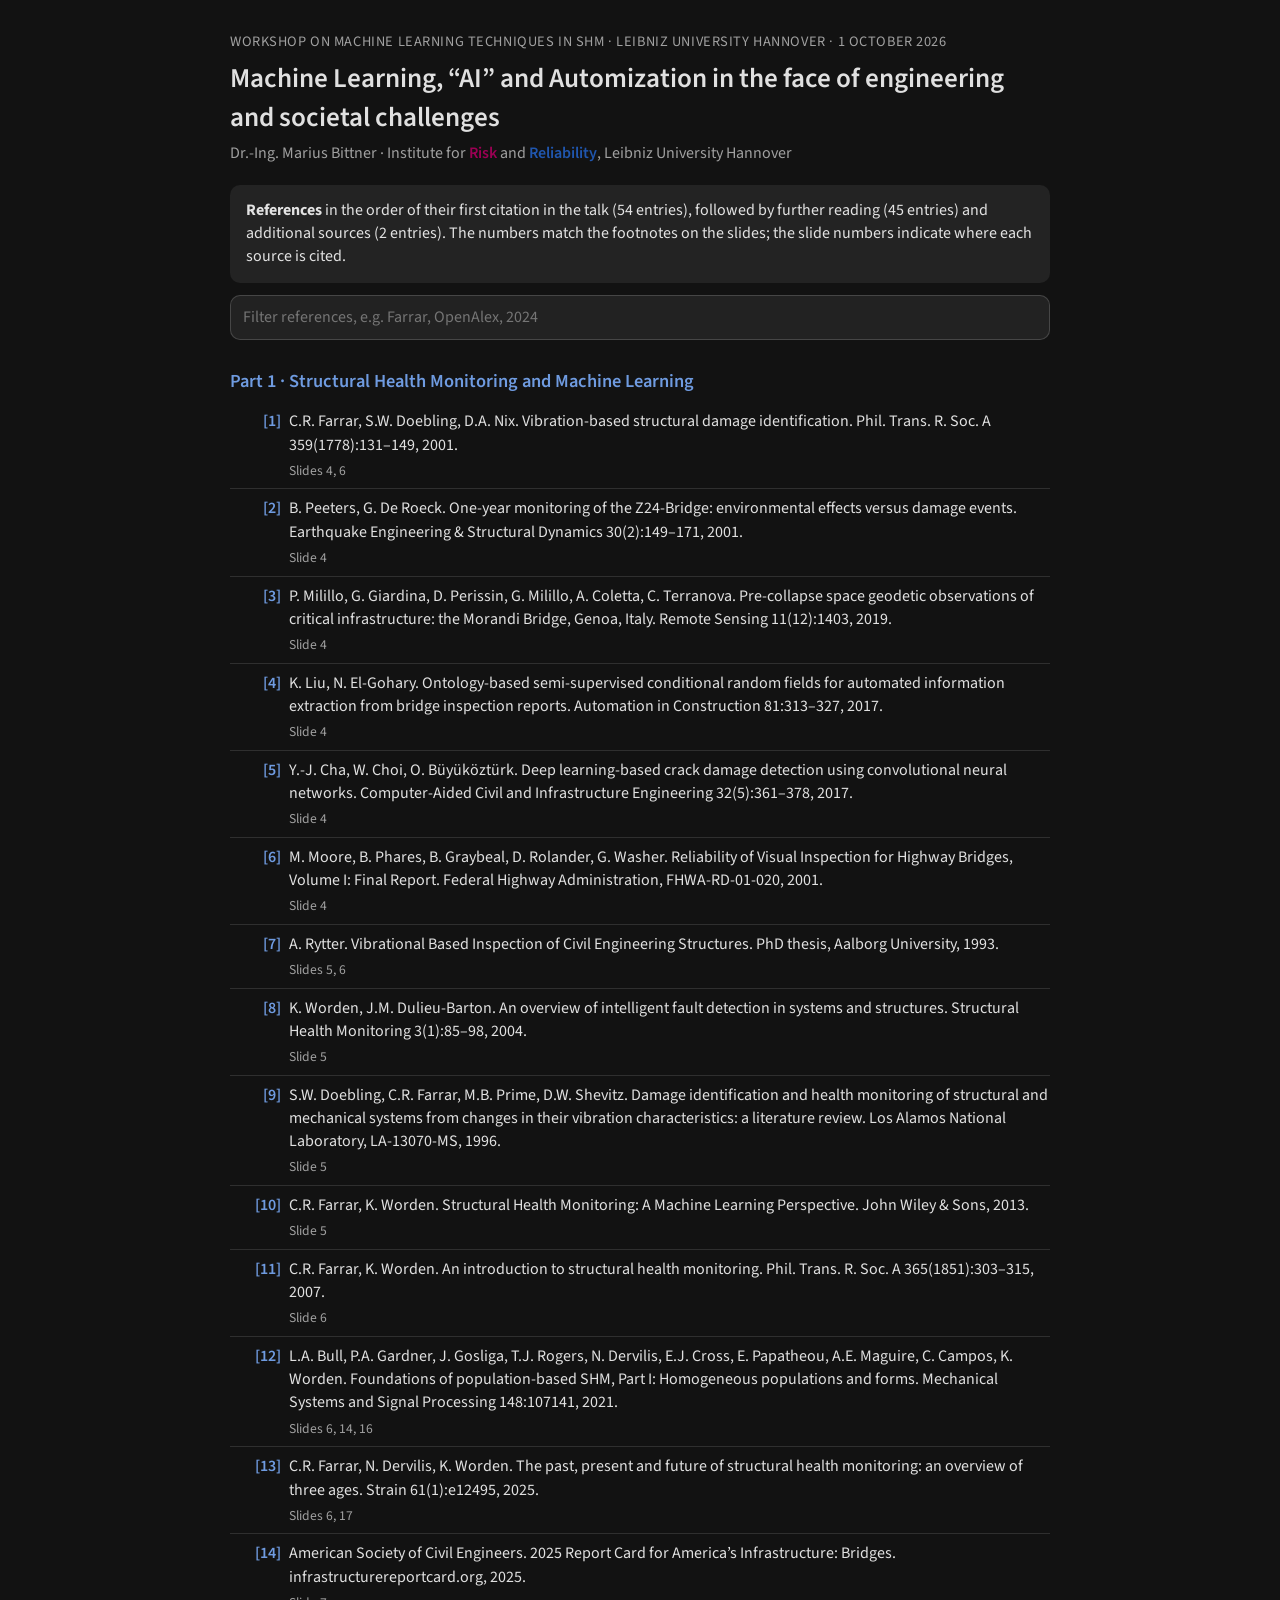
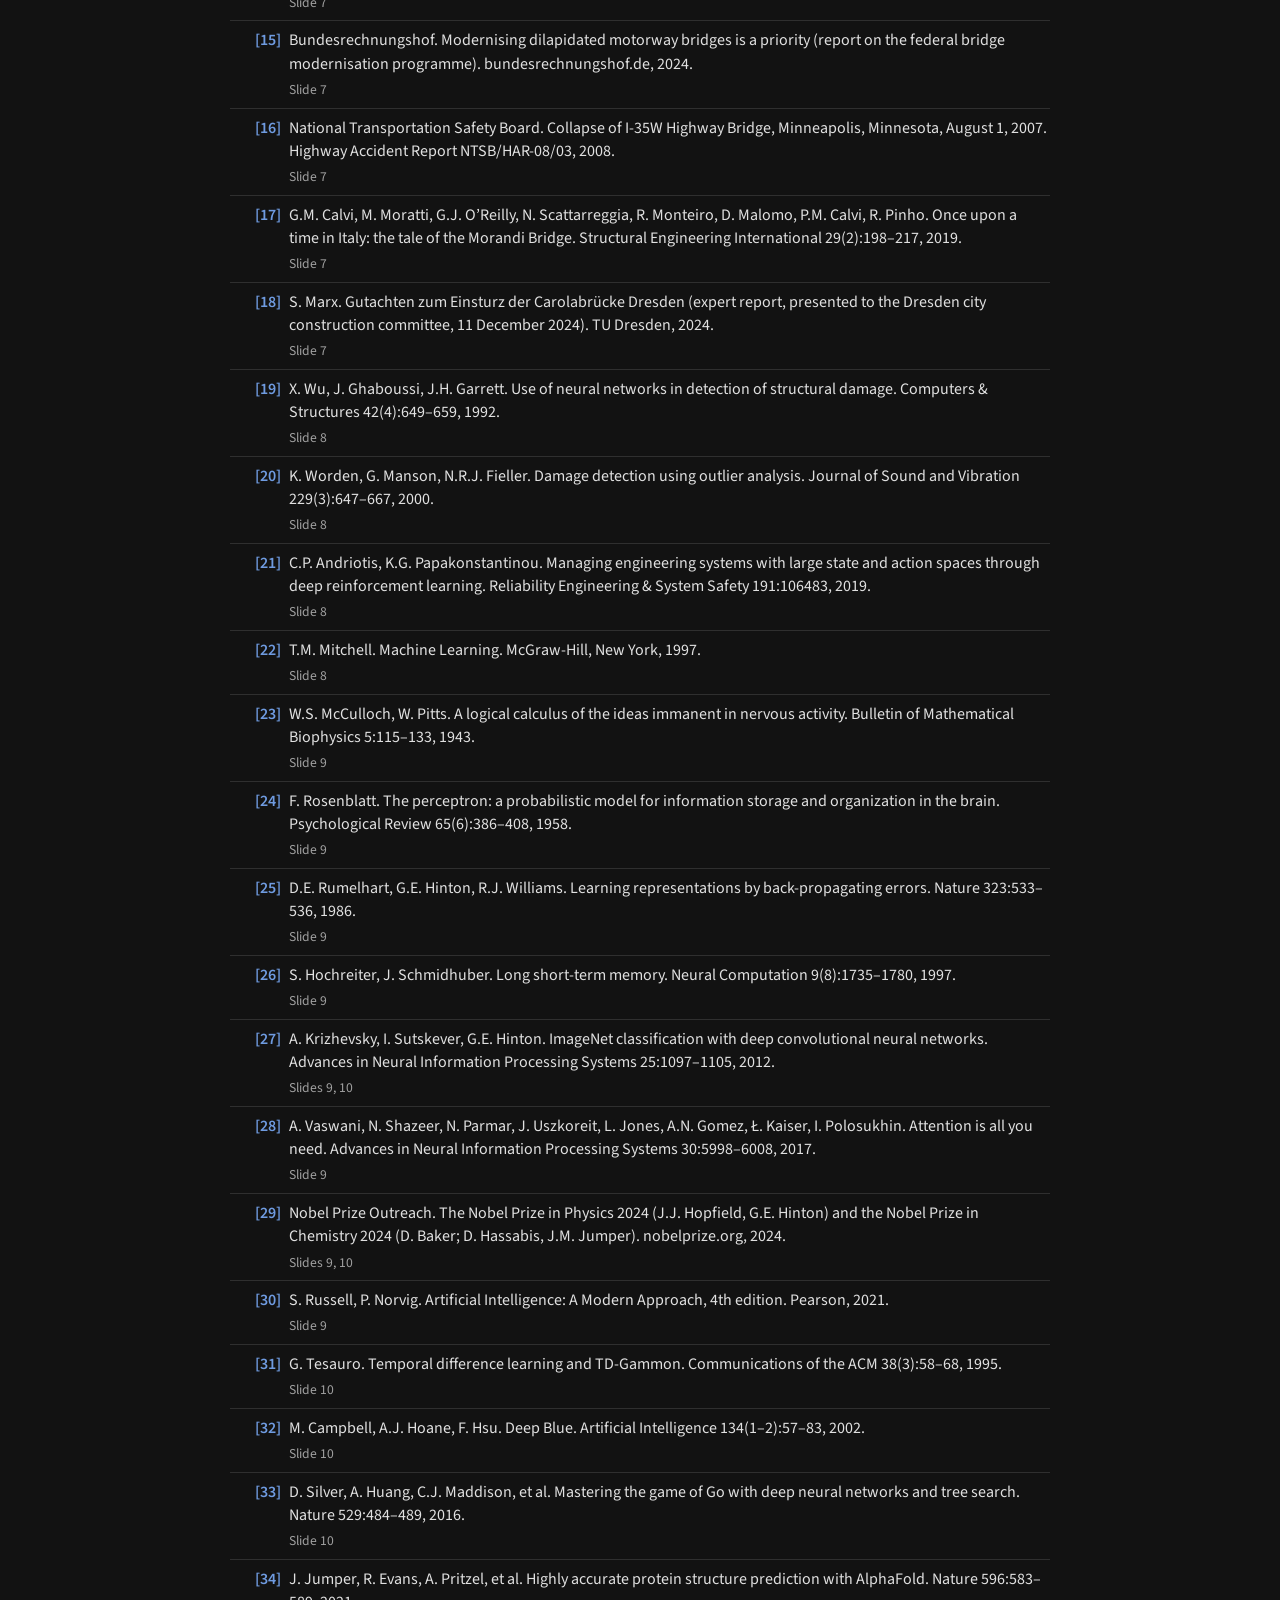
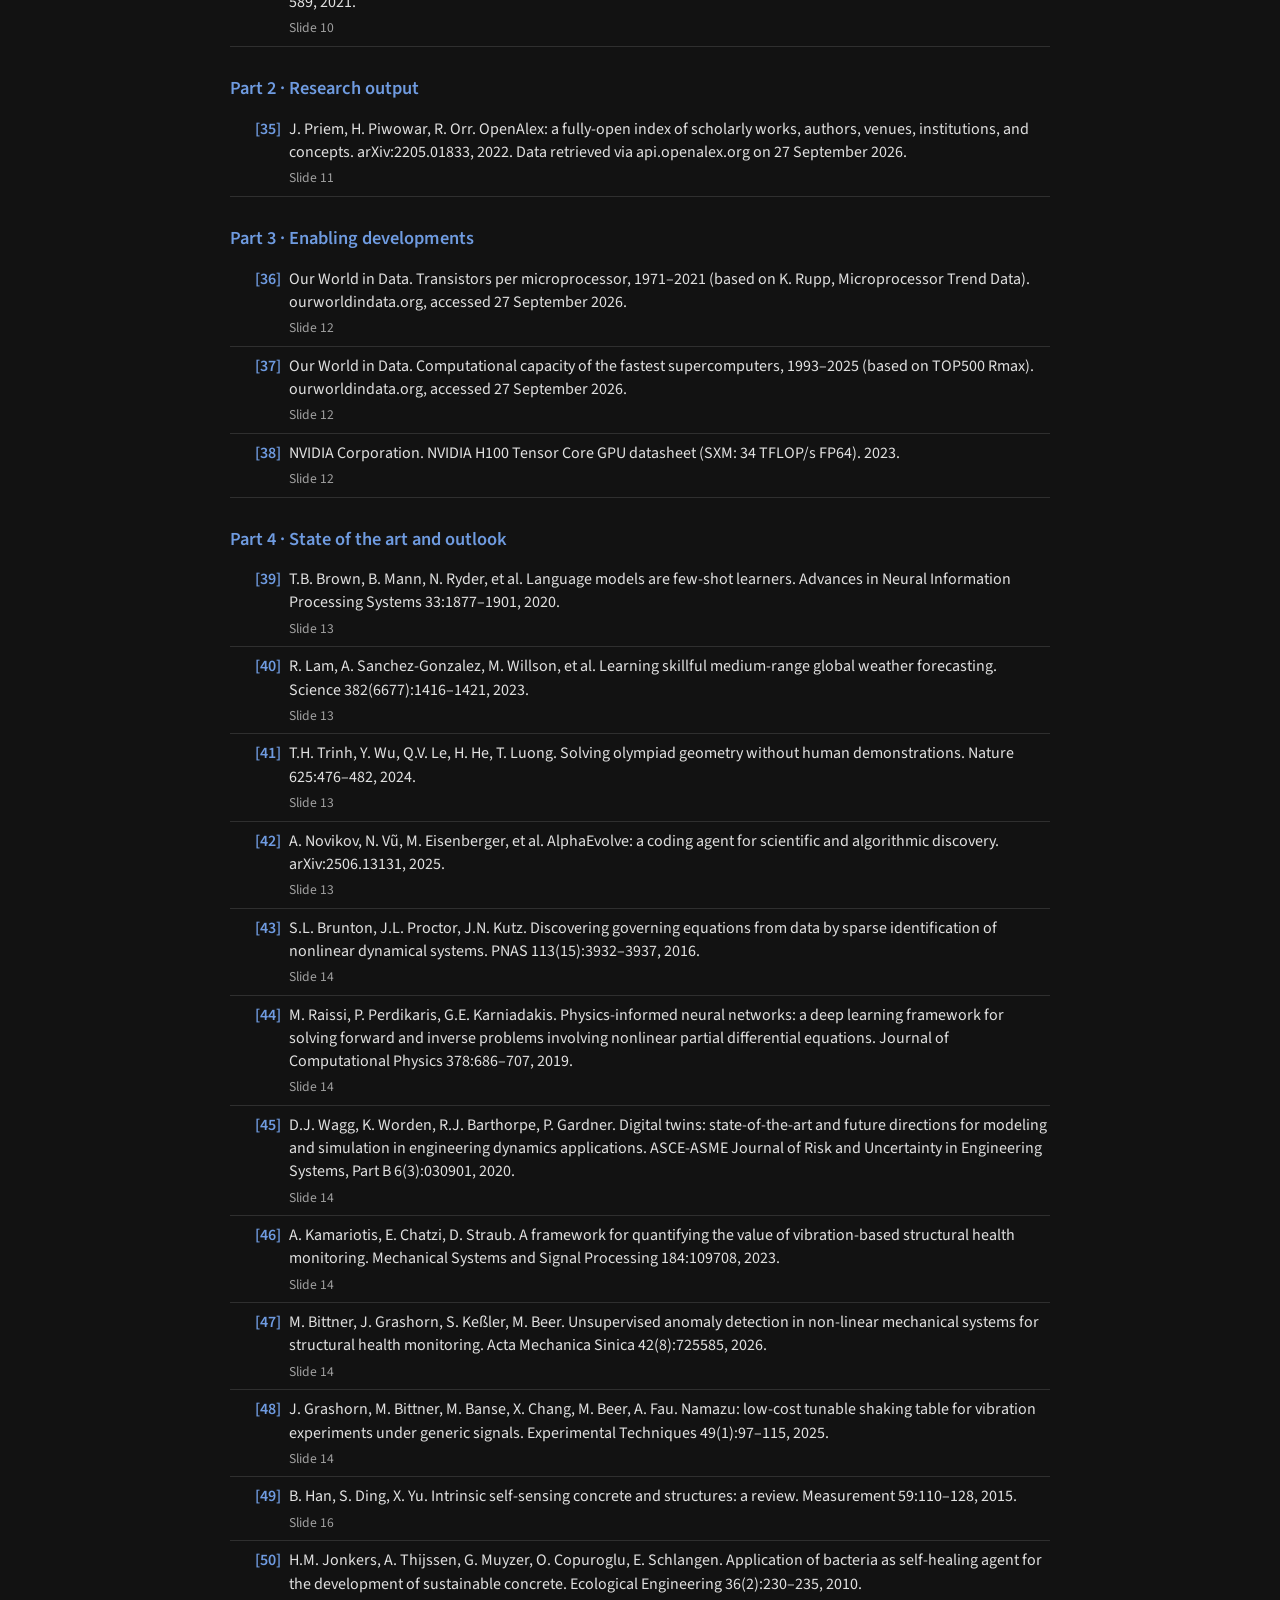
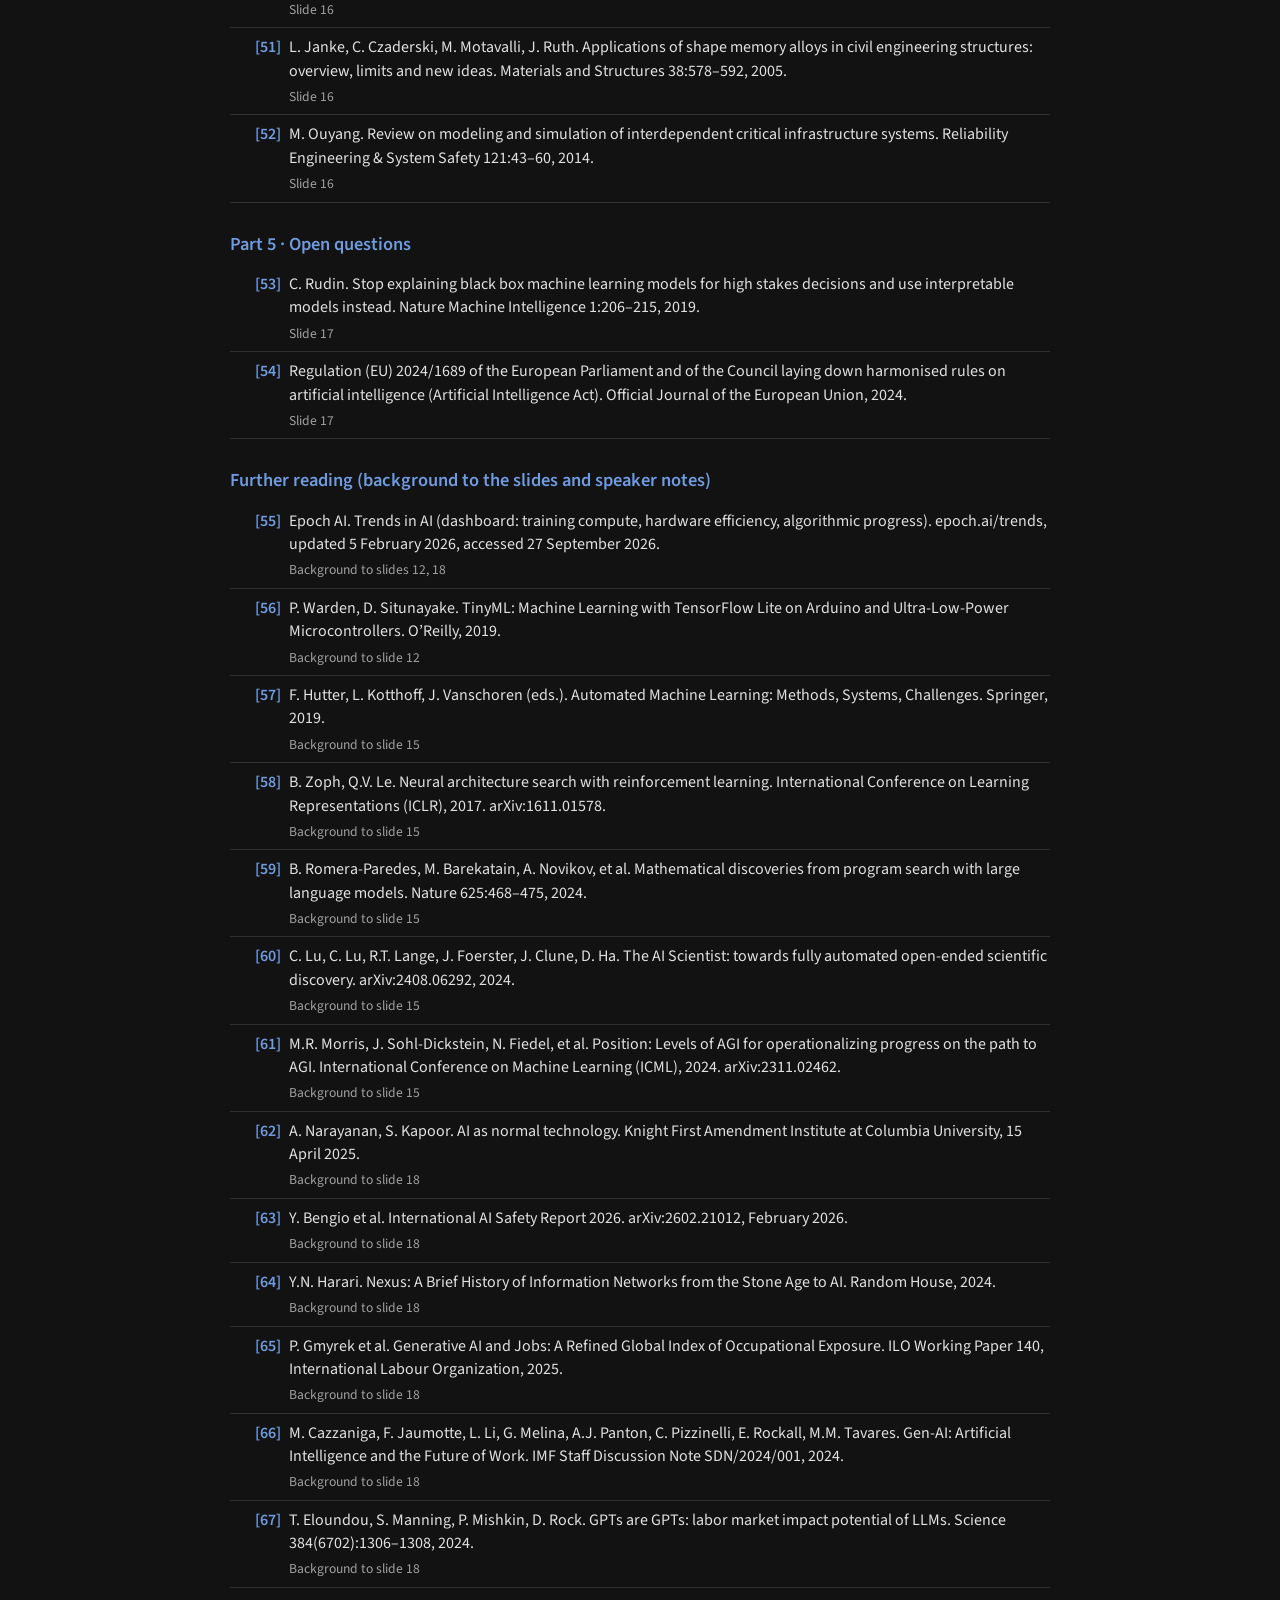
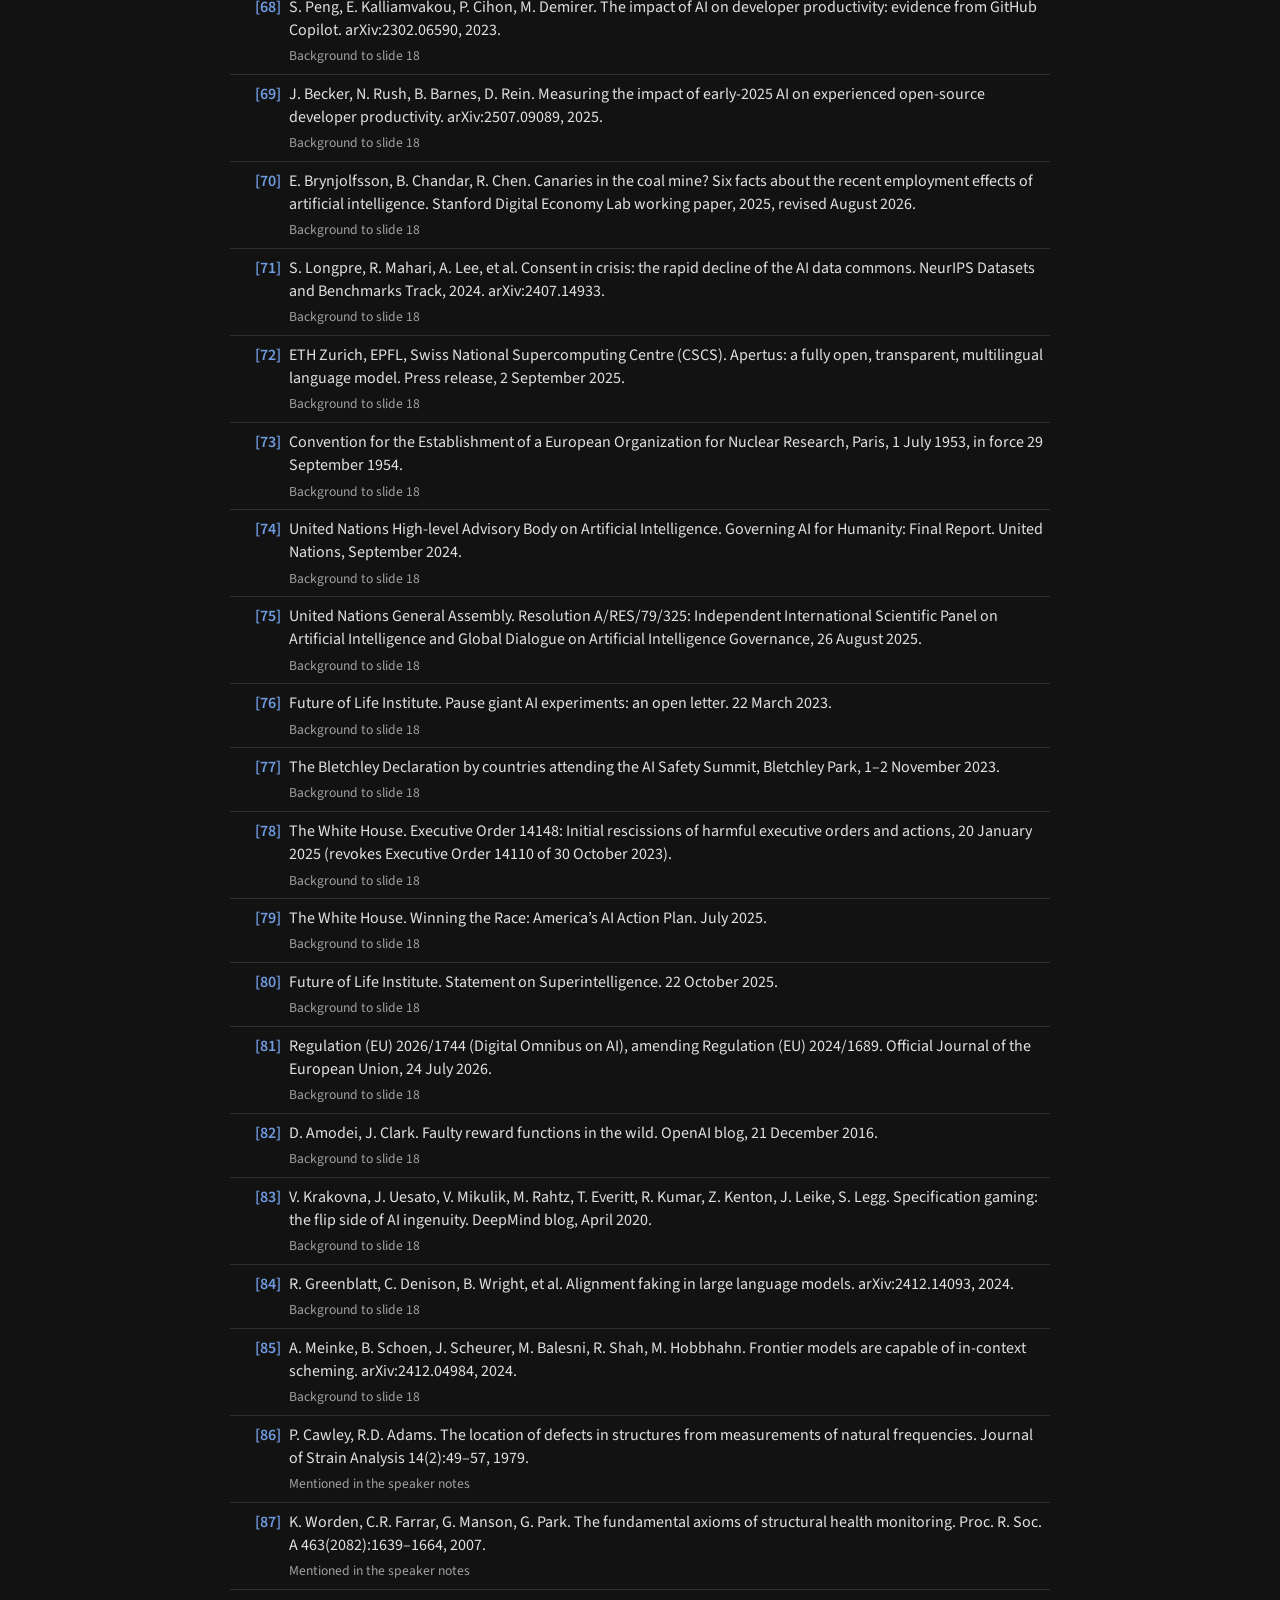
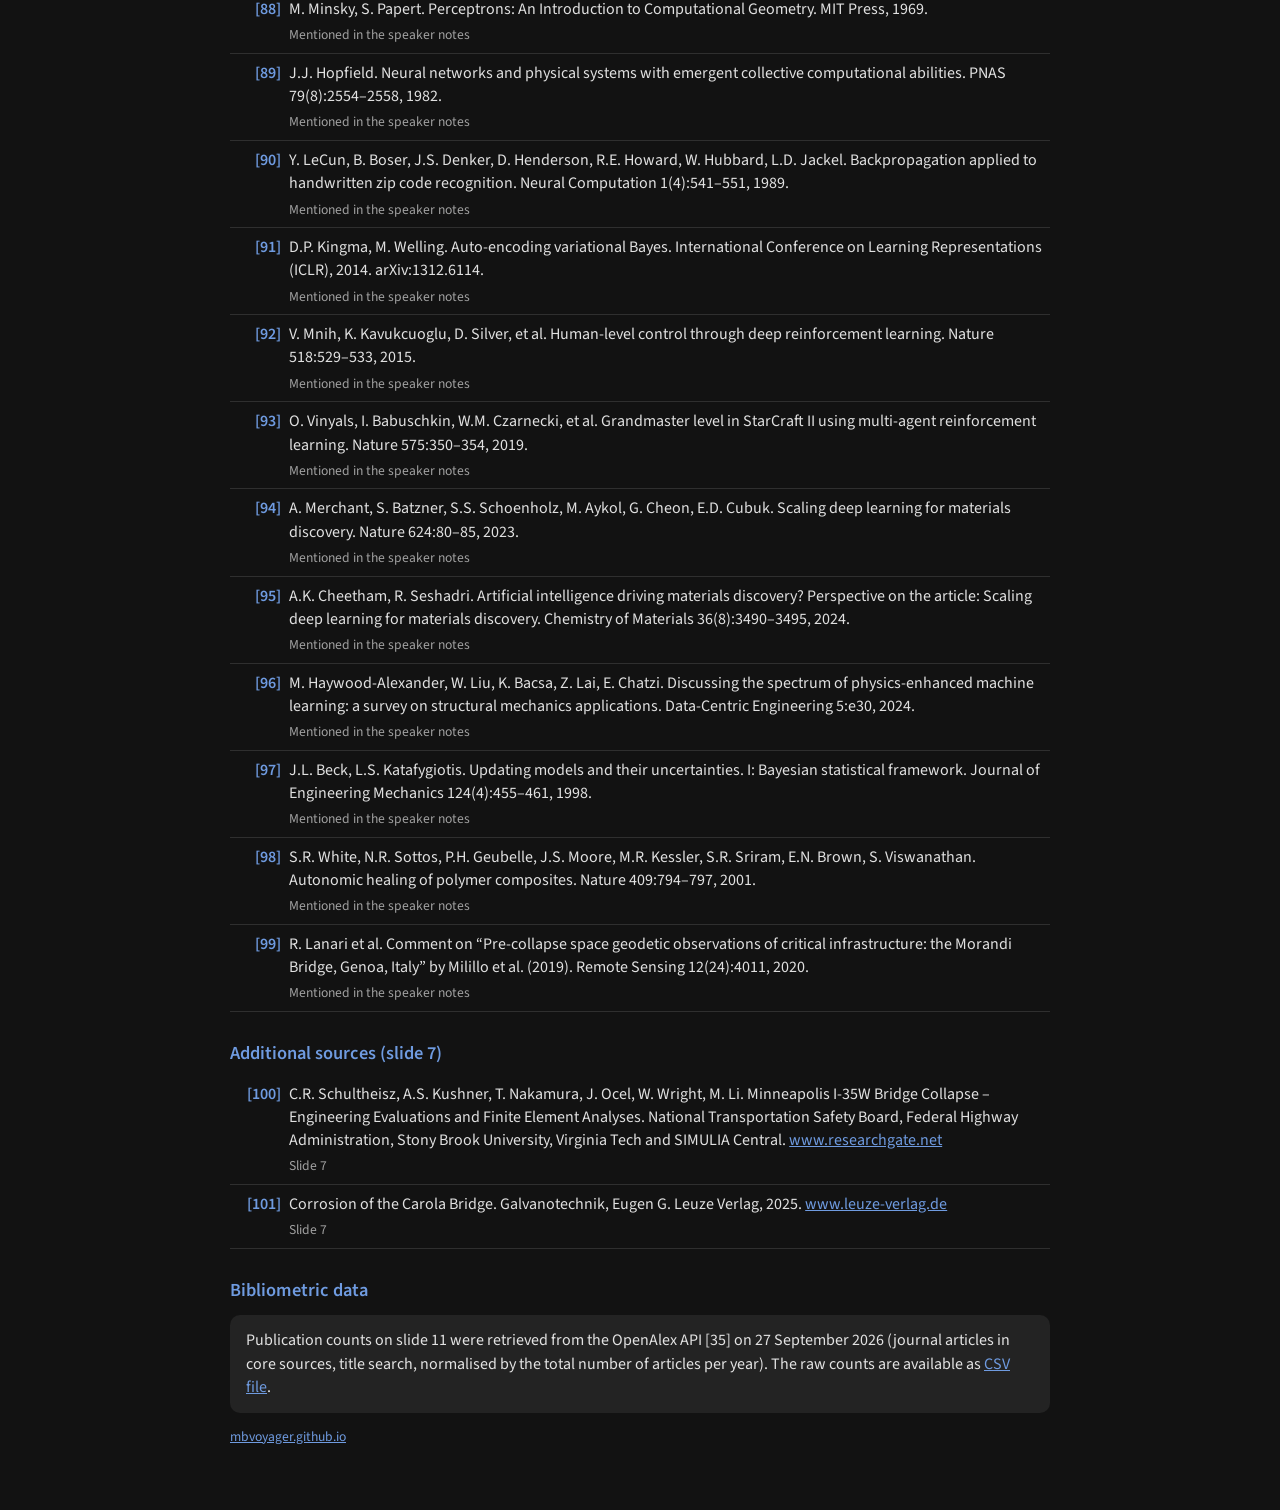
==== commit 54572fc8: "Add two sources for slide 7 to the reference page (I-35W, Carola Bridge)" ====
--- a/shm26/index.html
+++ b/shm26/index.html
@@ -19,7 +19,7 @@
       </p>
 
       <div class="card">
-        <strong>References</strong> in the order of their first citation in the talk (54 entries), followed by further reading (45 entries).
+        <strong>References</strong> in the order of their first citation in the talk (54 entries), followed by further reading (45 entries) and additional sources (2 entries).
         The numbers match the footnotes on the slides; the slide numbers indicate where each source is cited.
       </div>
 
@@ -143,6 +143,11 @@
         <li id="ref-98"><span class="num">[98]</span><span class="text">S.R. White, N.R. Sottos, P.H. Geubelle, J.S. Moore, M.R. Kessler, S.R. Sriram, E.N. Brown, S. Viswanathan. Autonomic healing of polymer composites. Nature 409:794–797, 2001.</span><span class="slides">Mentioned in the speaker notes</span></li>
         <li id="ref-99"><span class="num">[99]</span><span class="text">R. Lanari et al. Comment on “Pre-collapse space geodetic observations of critical infrastructure: the Morandi Bridge, Genoa, Italy” by Milillo et al. (2019). Remote Sensing 12(24):4011, 2020.</span><span class="slides">Mentioned in the speaker notes</span></li>
       </ol>
+      <h2 class="part">Additional sources (slide 7)</h2>
+      <ol class="refs">
+        <li id="ref-100"><span class="num">[100]</span><span class="text">C.R. Schultheisz, A.S. Kushner, T. Nakamura, J. Ocel, W. Wright, M. Li. Minneapolis I-35W Bridge Collapse – Engineering Evaluations and Finite Element Analyses. National Transportation Safety Board, Federal Highway Administration, Stony Brook University, Virginia Tech and SIMULIA Central. <a href="https://www.researchgate.net/publication/266495554_Minneapolis_I-35W_Bridge_Collapse_-_Engineering_Evaluations_and_Finite_Element_Analyses">www.researchgate.net</a></span><span class="slides">Slide 7</span></li>
+        <li id="ref-101"><span class="num">[101]</span><span class="text">Corrosion of the Carola Bridge. Galvanotechnik, Eugen G. Leuze Verlag, 2025. <a href="https://www.leuze-verlag.de/en/essays/corrosion-of-the-carola-bridge">www.leuze-verlag.de</a></span><span class="slides">Slide 7</span></li>
+      </ol>
 
       <h2>Bibliometric data</h2>
       <div class="card">
